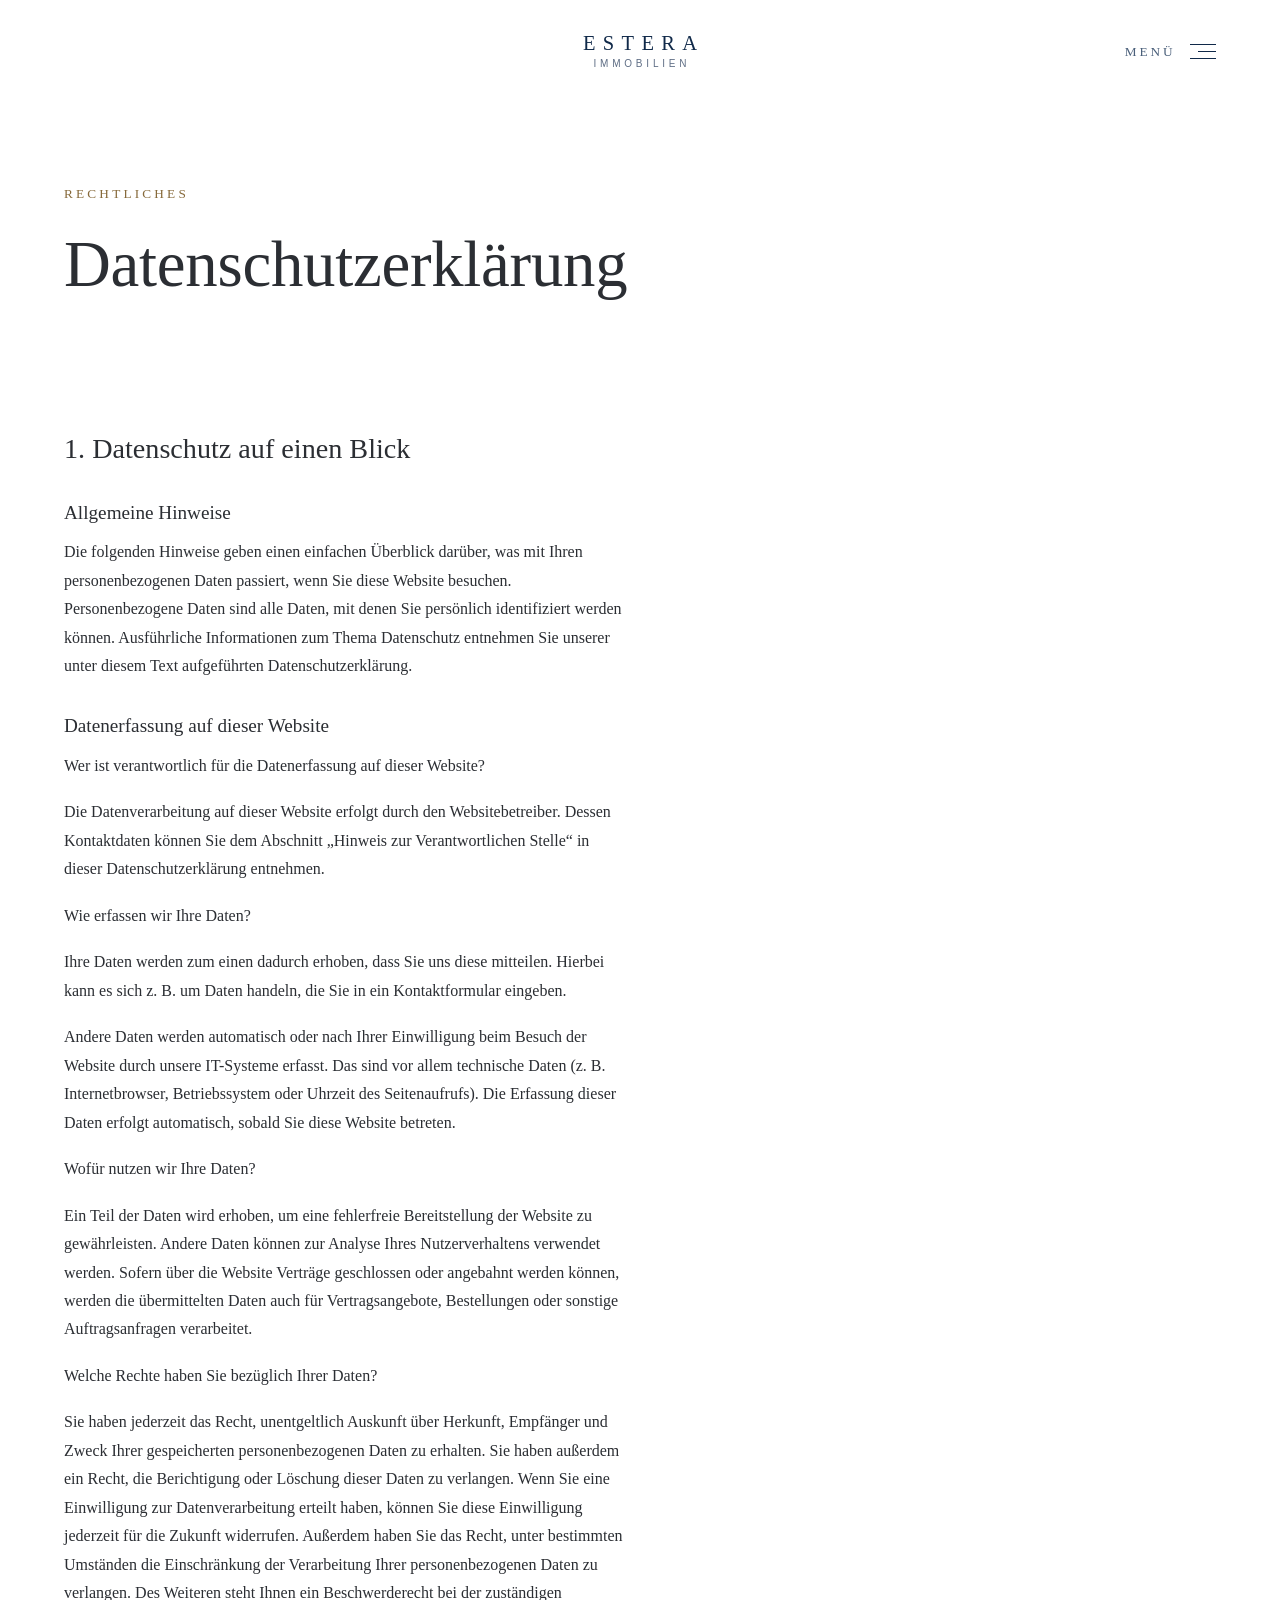
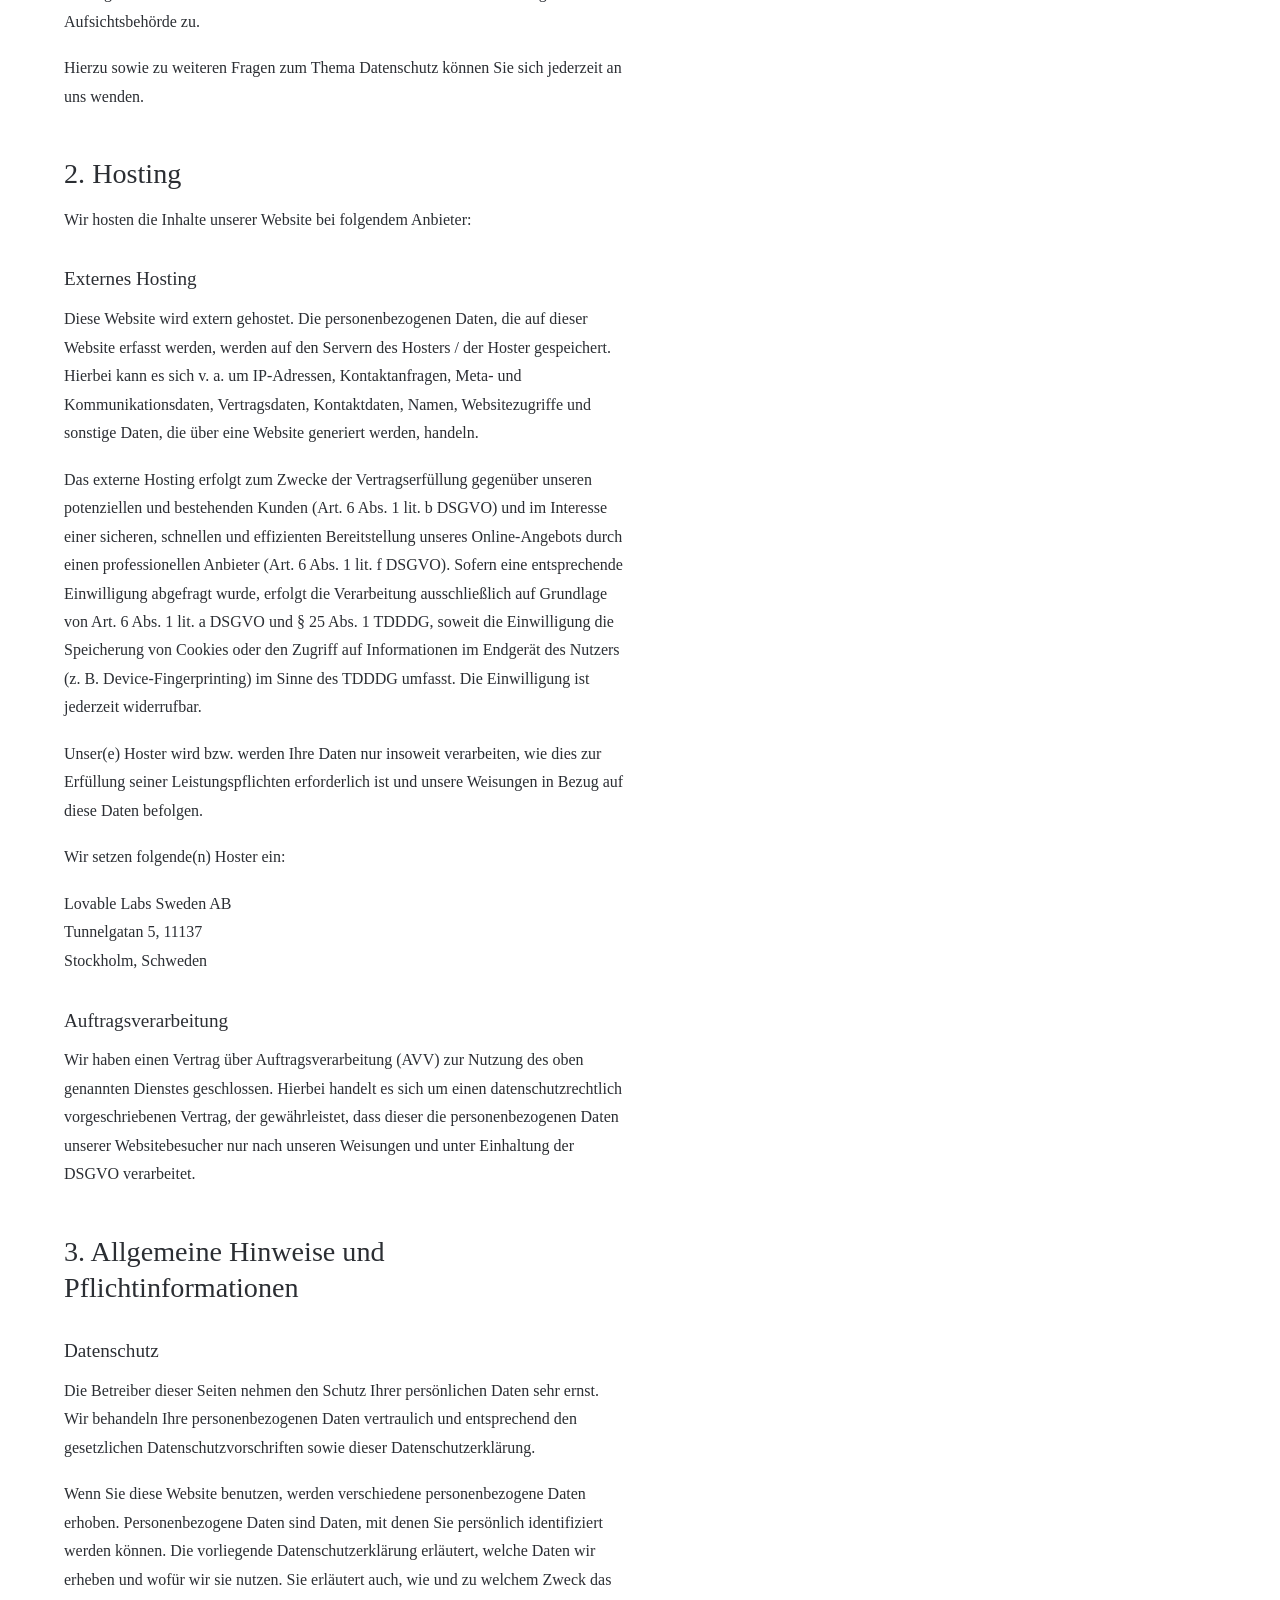
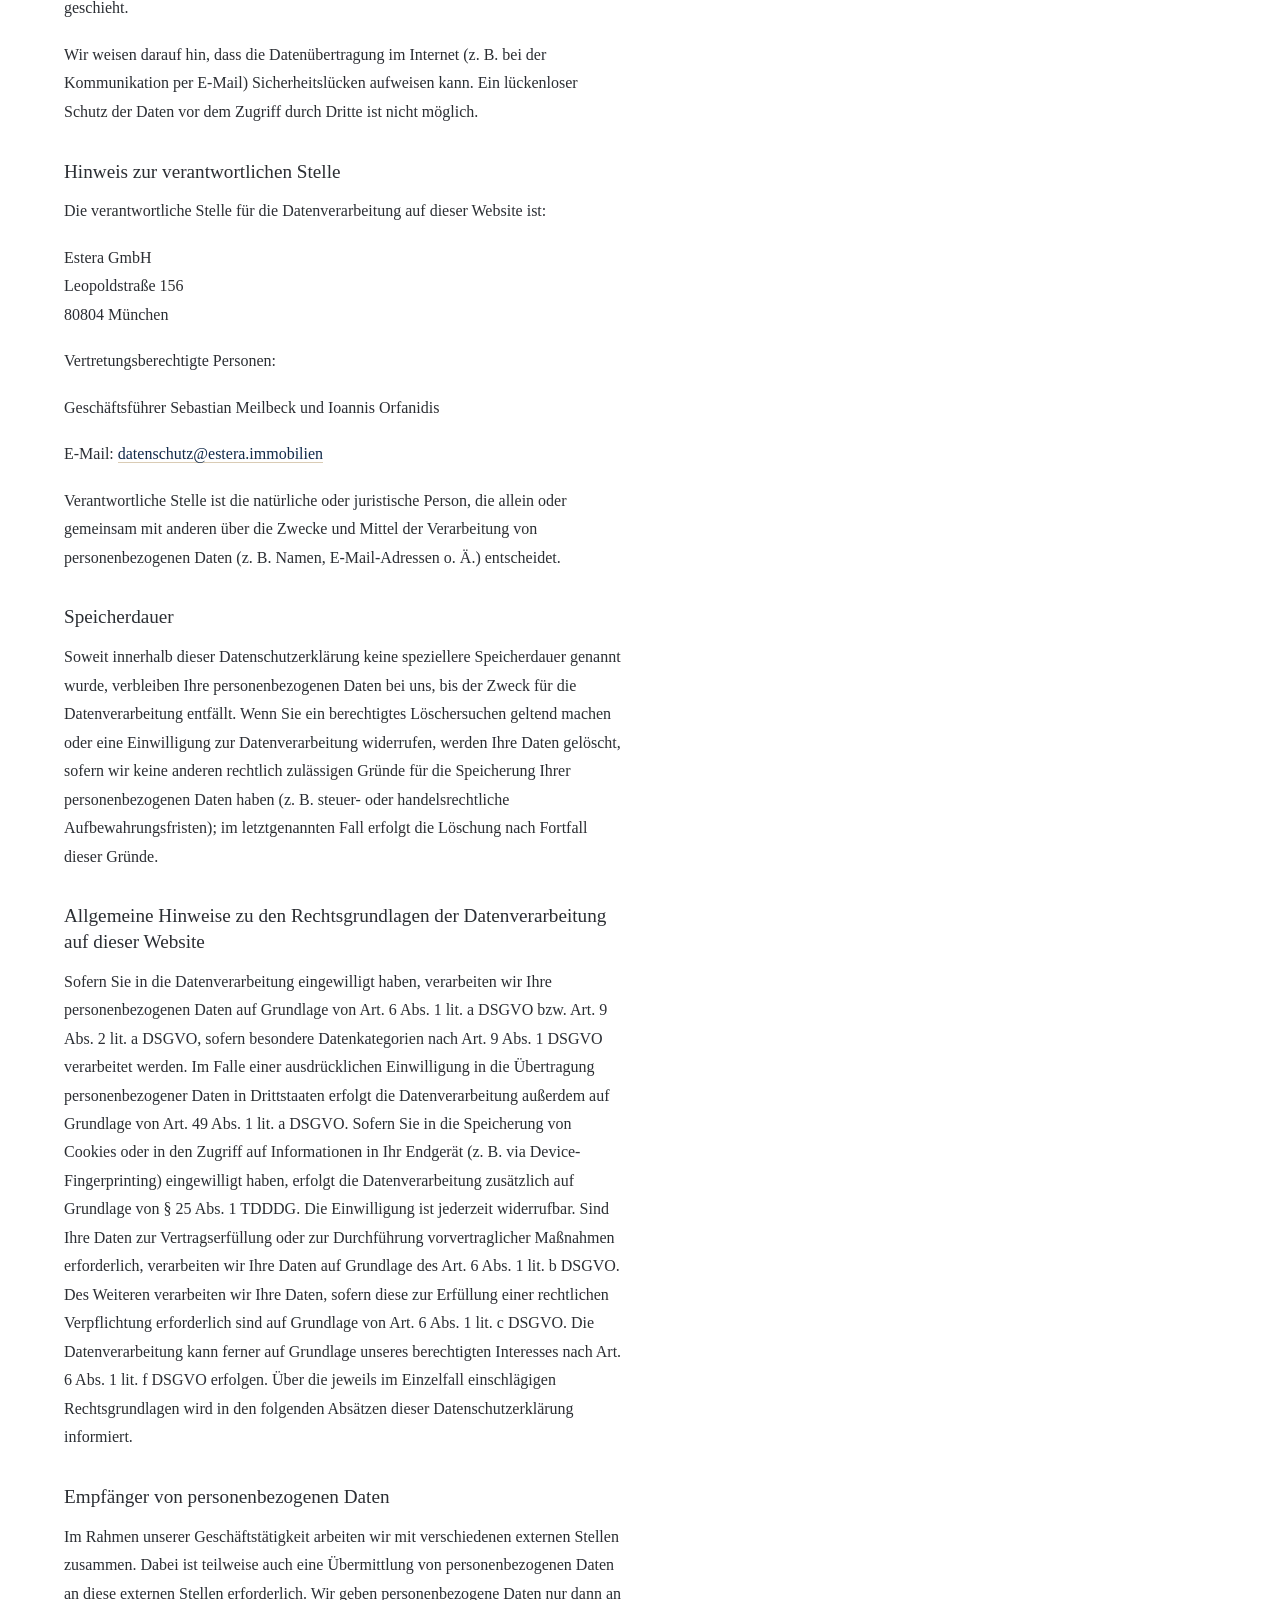
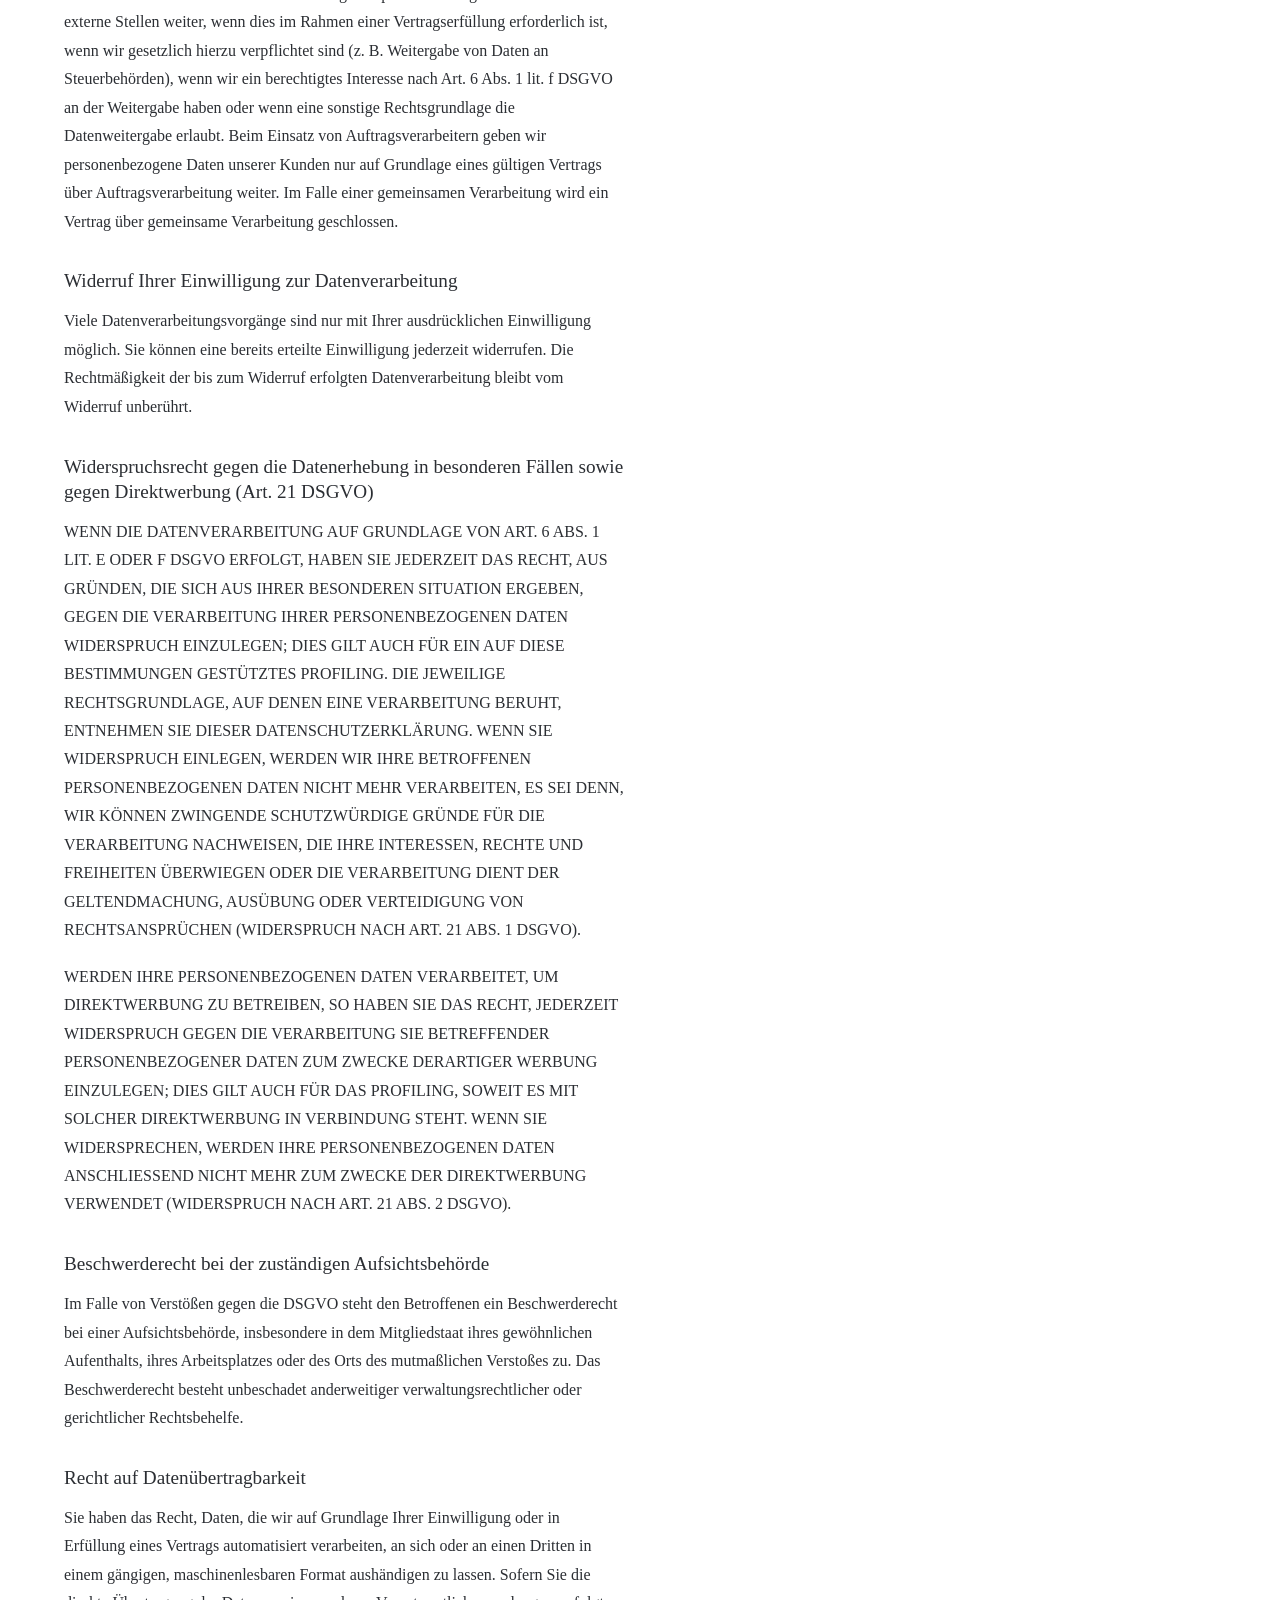
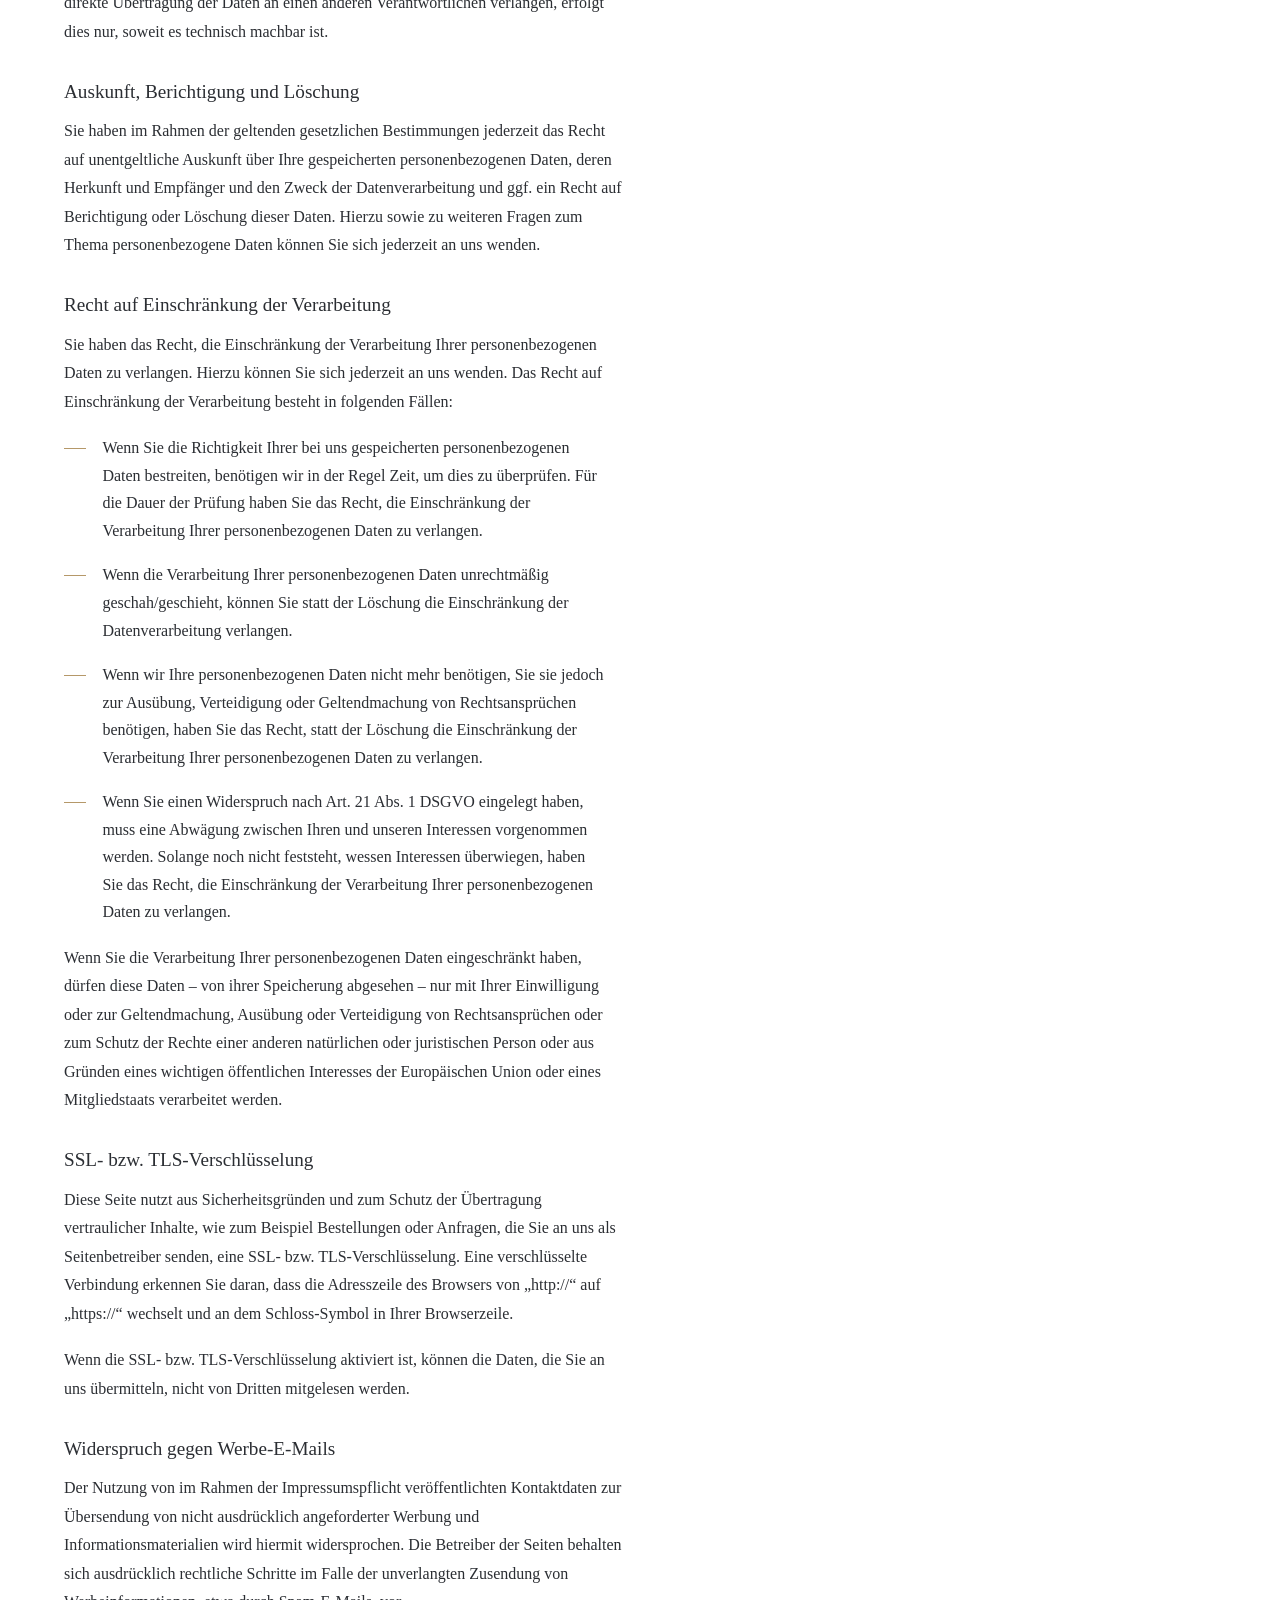
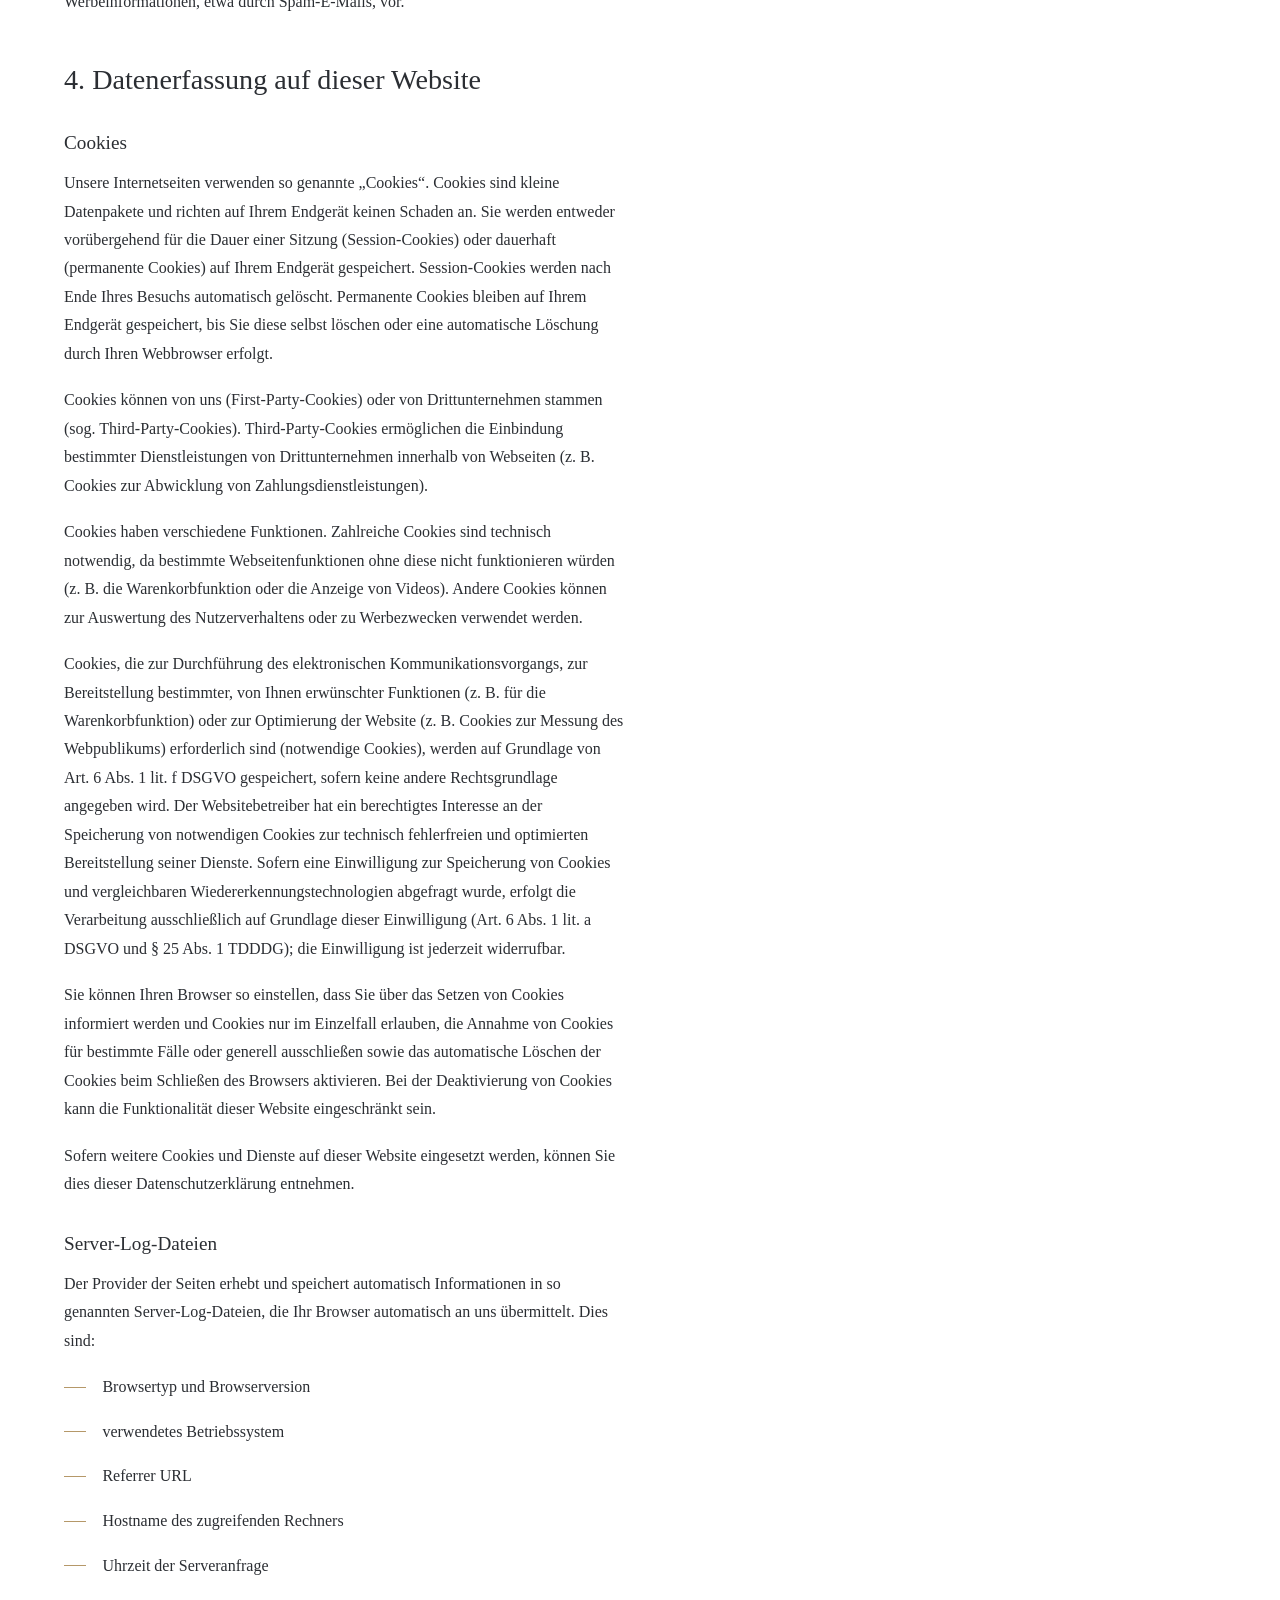
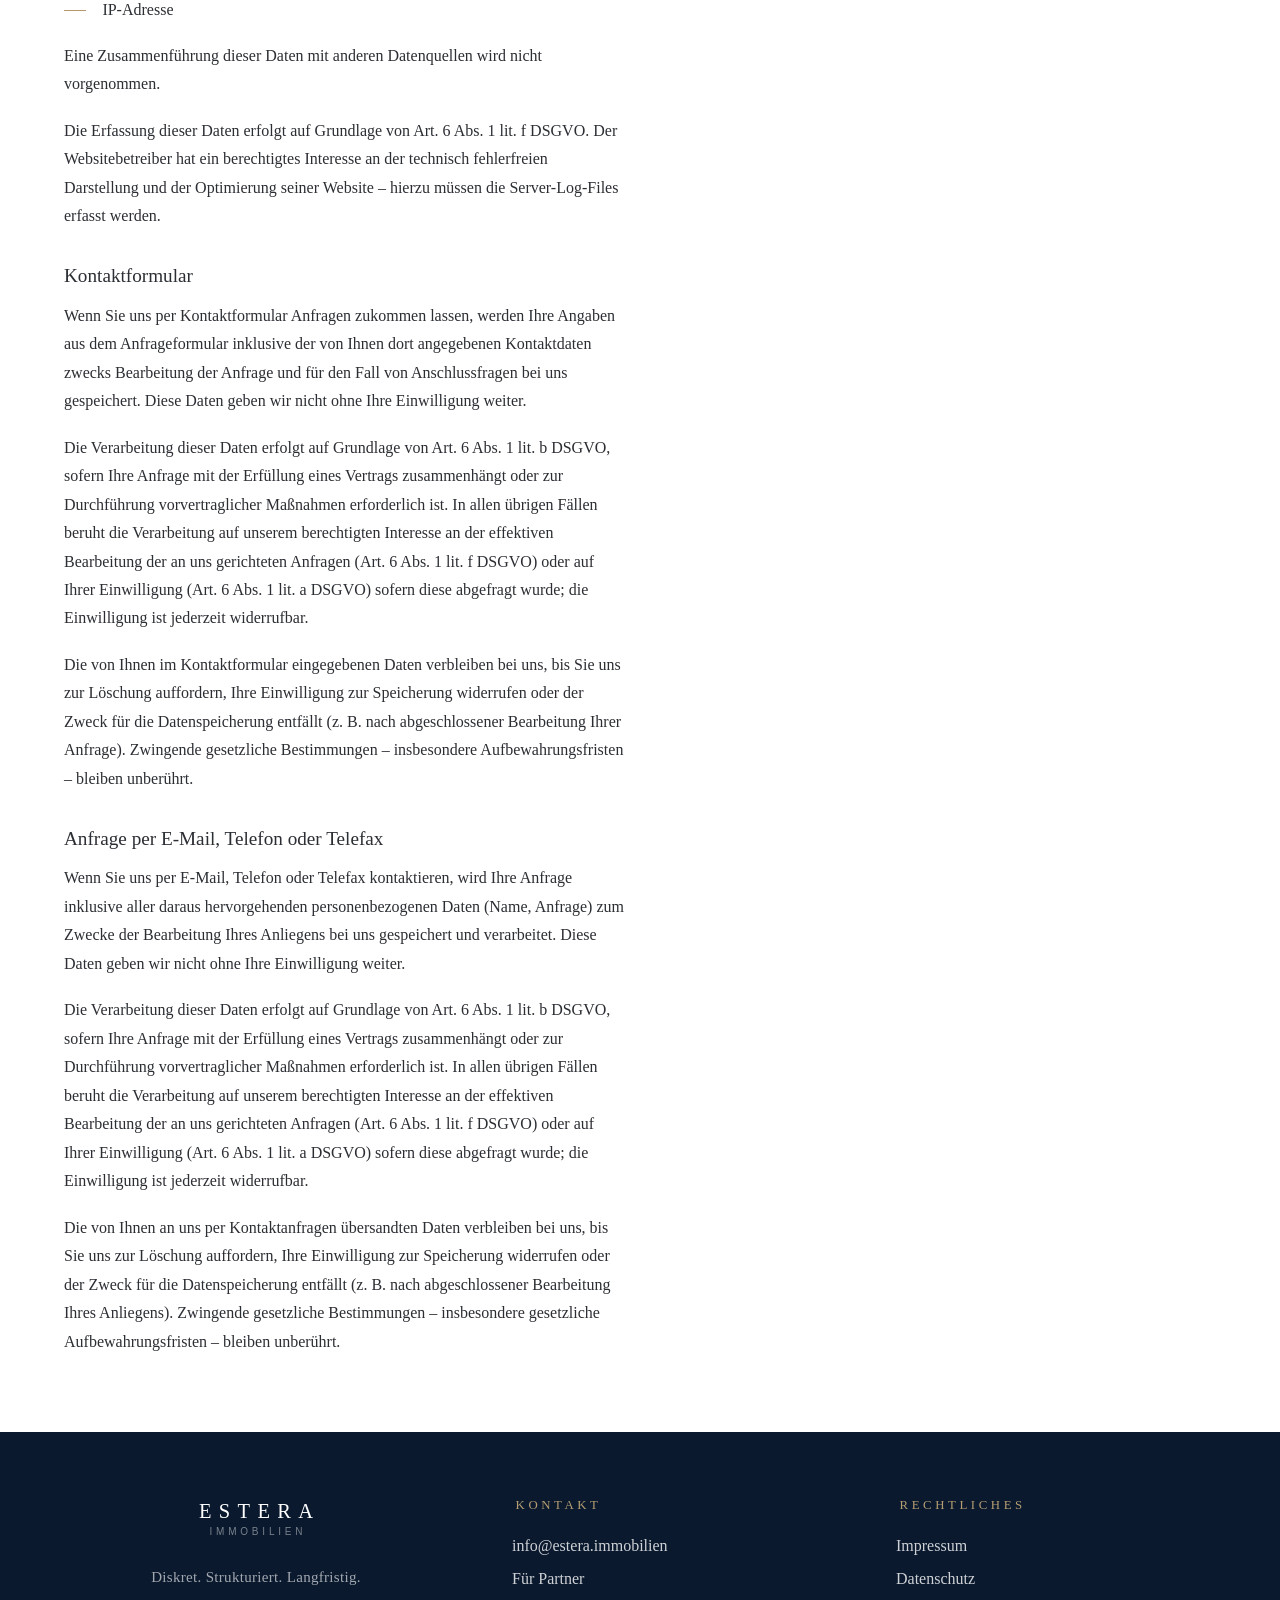
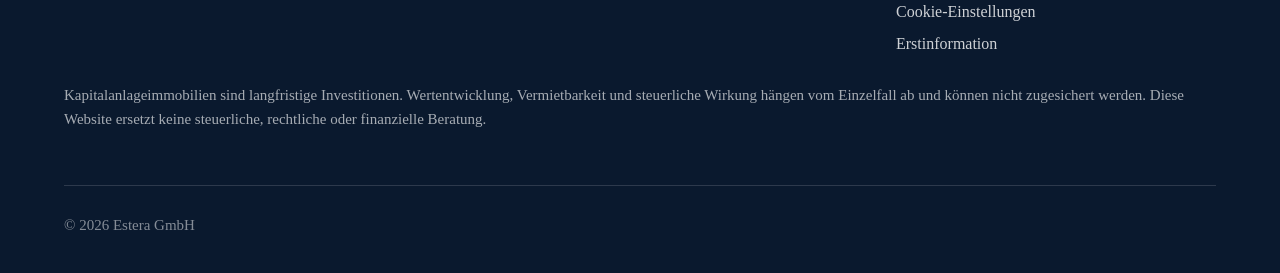
==== datenschutz.html @ d1568862 "Rechtsseiten, Schimmer auf den Sandknoepfen, Rollenkaesten in Creme Impressum, Datenschutz und Cooki" ====
<!DOCTYPE html>
<html lang="de">
<head>
<meta charset="utf-8">
<meta name="viewport" content="width=device-width, initial-scale=1">
<title>Datenschutzerklärung — Estera Immobilien</title>
<meta name="description" content="Datenschutzerklärung der Estera GmbH: welche Daten diese Website erfasst, wozu, auf welcher Rechtsgrundlage und welche Rechte Sie dabei haben.">
<meta name="robots" content="noindex, nofollow">

<link rel="preload" href="assets/fonts/CormorantGaramond-300-latin.woff2" as="font" type="font/woff2" crossorigin>
<link rel="preload" href="assets/fonts/Jost-400-latin.woff2" as="font" type="font/woff2" crossorigin>

<!-- Dieselbe Reihenfolge wie auf impressum.html — Begruendung steht dort. -->
<link rel="stylesheet" href="assets/css/fonts.css?v=b24a">
<link rel="stylesheet" href="assets/css/base.css?v=b24a">
<link rel="stylesheet" href="assets/css/schluss.css?v=b24a">
<link rel="stylesheet" href="assets/css/seiten.css?v=b24a">
<link rel="stylesheet" href="assets/css/recht.css?v=b24a">
</head>
<body>

<!-- KOPF — Zeichen fuer Zeichen aus ueber-estera.html uebernommen, wie auf
     impressum.html. -->
<header class="site-header" data-header>

  <nav class="kopfnav kopfnav--links" aria-label="Abschnitte dieser Seite">
    <ul>
      <li><a href="variante-a.html#warum-immobilien">Warum Immobilien</a></li>
      <li><a href="variante-a.html#leistungen">Warum Estera</a></li>
    </ul>
  </nav>

  <a class="wordmark" href="./variante-a.html" aria-label="Estera — Startseite">
    <span class="wordmark__name">ESTERA</span>
    <span class="wordmark__sub">Immobilien</span>
  </a>

  <nav class="kopfnav kopfnav--rechts" aria-label="Seiten">
    <ul>
      <li><a href="variante-a.html#ablauf">Ablauf</a></li>
      <li><a href="karriere.html">Karriere</a></li>
      <li class="kopfnav__cta"><a href="kontakt.html">Kontakt</a></li>
    </ul>
  </nav>

  <button class="burger" type="button" data-menu-open aria-expanded="false" aria-controls="hauptmenue">
    <span class="burger__label">Menü</span>
    <span class="burger__lines" aria-hidden="true"><span></span><span></span><span></span></span>
  </button>
</header>

<main class="sp">

<section class="sp-hero">
  <div class="sp-hero__inner">
    <p class="sp-hero__kicker kicker">Rechtliches</p>
    <h1 class="sp-hero__h1 display">Datenschutzerklärung</h1>
    <span class="rule-gold" aria-hidden="true"></span>
  </div>
</section>

<!-- =====================================================================
     DER TEXT IST NICHT VON UNS.
     Wortlaut Zeichen fuer Zeichen von der Live-Seite estera.immobilien
     uebernommen, abgezogen am 04.09.2026 — dieselbe Anweisung wie bei
     impressum.html, dort steht die Begruendung ausfuehrlich.

     DIE ANKER: der Abschnitt „Cookies" traegt id="cookies". Das ist das
     einzige Sprungziel dieser Seite — cookies.html verweist genau hierher,
     und die eigene Fusszeile jeder Seite verlinkt ebenfalls hierher (ohne
     Anker, auf die ganze Seite).
     ===================================================================== -->
<section class="sp-band">
  <div class="sp-band__inner">
    <div class="recht">

      <h2>1. Datenschutz auf einen Blick</h2>

      <h3>Allgemeine Hinweise</h3>
      <p>Die folgenden Hinweise geben einen einfachen Überblick darüber, was mit Ihren personenbezogenen Daten passiert, wenn Sie diese Website besuchen. Personenbezogene Daten sind alle Daten, mit denen Sie persönlich identifiziert werden können. Ausführliche Informationen zum Thema Datenschutz entnehmen Sie unserer unter diesem Text aufgeführten Datenschutzerklärung.</p>

      <h3>Datenerfassung auf dieser Website</h3>
      <p>Wer ist verantwortlich für die Datenerfassung auf dieser Website?</p>
      <p>Die Datenverarbeitung auf dieser Website erfolgt durch den Websitebetreiber. Dessen Kontaktdaten können Sie dem Abschnitt „Hinweis zur Verantwortlichen Stelle“ in dieser Datenschutzerklärung entnehmen.</p>
      <p>Wie erfassen wir Ihre Daten?</p>
      <p>Ihre Daten werden zum einen dadurch erhoben, dass Sie uns diese mitteilen. Hierbei kann es sich z. B. um Daten handeln, die Sie in ein Kontaktformular eingeben.</p>
      <p>Andere Daten werden automatisch oder nach Ihrer Einwilligung beim Besuch der Website durch unsere IT-Systeme erfasst. Das sind vor allem technische Daten (z. B. Internetbrowser, Betriebssystem oder Uhrzeit des Seitenaufrufs). Die Erfassung dieser Daten erfolgt automatisch, sobald Sie diese Website betreten.</p>
      <p>Wofür nutzen wir Ihre Daten?</p>
      <p>Ein Teil der Daten wird erhoben, um eine fehlerfreie Bereitstellung der Website zu gewährleisten. Andere Daten können zur Analyse Ihres Nutzerverhaltens verwendet werden. Sofern über die Website Verträge geschlossen oder angebahnt werden können, werden die übermittelten Daten auch für Vertragsangebote, Bestellungen oder sonstige Auftragsanfragen verarbeitet.</p>
      <p>Welche Rechte haben Sie bezüglich Ihrer Daten?</p>
      <p>Sie haben jederzeit das Recht, unentgeltlich Auskunft über Herkunft, Empfänger und Zweck Ihrer gespeicherten personenbezogenen Daten zu erhalten. Sie haben außerdem ein Recht, die Berichtigung oder Löschung dieser Daten zu verlangen. Wenn Sie eine Einwilligung zur Datenverarbeitung erteilt haben, können Sie diese Einwilligung jederzeit für die Zukunft widerrufen. Außerdem haben Sie das Recht, unter bestimmten Umständen die Einschränkung der Verarbeitung Ihrer personenbezogenen Daten zu verlangen. Des Weiteren steht Ihnen ein Beschwerderecht bei der zuständigen Aufsichtsbehörde zu.</p>
      <p>Hierzu sowie zu weiteren Fragen zum Thema Datenschutz können Sie sich jederzeit an uns wenden.</p>

      <h2>2. Hosting</h2>
      <p>Wir hosten die Inhalte unserer Website bei folgendem Anbieter:</p>

      <h3>Externes Hosting</h3>
      <p>Diese Website wird extern gehostet. Die personenbezogenen Daten, die auf dieser Website erfasst werden, werden auf den Servern des Hosters / der Hoster gespeichert. Hierbei kann es sich v. a. um IP-Adressen, Kontaktanfragen, Meta- und Kommunikationsdaten, Vertragsdaten, Kontaktdaten, Namen, Websitezugriffe und sonstige Daten, die über eine Website generiert werden, handeln.</p>
      <p>Das externe Hosting erfolgt zum Zwecke der Vertragserfüllung gegenüber unseren potenziellen und bestehenden Kunden (Art. 6 Abs. 1 lit. b DSGVO) und im Interesse einer sicheren, schnellen und effizienten Bereitstellung unseres Online-Angebots durch einen professionellen Anbieter (Art. 6 Abs. 1 lit. f DSGVO). Sofern eine entsprechende Einwilligung abgefragt wurde, erfolgt die Verarbeitung ausschließlich auf Grundlage von Art. 6 Abs. 1 lit. a DSGVO und § 25 Abs. 1 TDDDG, soweit die Einwilligung die Speicherung von Cookies oder den Zugriff auf Informationen im Endgerät des Nutzers (z. B. Device-Fingerprinting) im Sinne des TDDDG umfasst. Die Einwilligung ist jederzeit widerrufbar.</p>
      <p>Unser(e) Hoster wird bzw. werden Ihre Daten nur insoweit verarbeiten, wie dies zur Erfüllung seiner Leistungspflichten erforderlich ist und unsere Weisungen in Bezug auf diese Daten befolgen.</p>
      <p>Wir setzen folgende(n) Hoster ein:</p>
      <address>Lovable Labs Sweden AB<br>Tunnelgatan 5, 11137<br>Stockholm, Schweden</address>

      <h3>Auftragsverarbeitung</h3>
      <p>Wir haben einen Vertrag über Auftragsverarbeitung (AVV) zur Nutzung des oben genannten Dienstes geschlossen. Hierbei handelt es sich um einen datenschutzrechtlich vorgeschriebenen Vertrag, der gewährleistet, dass dieser die personenbezogenen Daten unserer Websitebesucher nur nach unseren Weisungen und unter Einhaltung der DSGVO verarbeitet.</p>

      <h2>3. Allgemeine Hinweise und Pflichtinformationen</h2>

      <h3>Datenschutz</h3>
      <p>Die Betreiber dieser Seiten nehmen den Schutz Ihrer persönlichen Daten sehr ernst. Wir behandeln Ihre personenbezogenen Daten vertraulich und entsprechend den gesetzlichen Datenschutzvorschriften sowie dieser Datenschutzerklärung.</p>
      <p>Wenn Sie diese Website benutzen, werden verschiedene personenbezogene Daten erhoben. Personenbezogene Daten sind Daten, mit denen Sie persönlich identifiziert werden können. Die vorliegende Datenschutzerklärung erläutert, welche Daten wir erheben und wofür wir sie nutzen. Sie erläutert auch, wie und zu welchem Zweck das geschieht.</p>
      <p>Wir weisen darauf hin, dass die Datenübertragung im Internet (z. B. bei der Kommunikation per E-Mail) Sicherheitslücken aufweisen kann. Ein lückenloser Schutz der Daten vor dem Zugriff durch Dritte ist nicht möglich.</p>

      <h3>Hinweis zur verantwortlichen Stelle</h3>
      <p>Die verantwortliche Stelle für die Datenverarbeitung auf dieser Website ist:</p>
      <address>Estera GmbH<br>Leopoldstraße 156<br>80804 München</address>
      <p>Vertretungsberechtigte Personen:</p>
      <p>Geschäftsführer Sebastian Meilbeck und Ioannis Orfanidis</p>
      <p>E-Mail: <a href="mailto:datenschutz@estera.immobilien">datenschutz@estera.immobilien</a></p>
      <p>Verantwortliche Stelle ist die natürliche oder juristische Person, die allein oder gemeinsam mit anderen über die Zwecke und Mittel der Verarbeitung von personenbezogenen Daten (z. B. Namen, E-Mail-Adressen o. Ä.) entscheidet.</p>

      <h3>Speicherdauer</h3>
      <p>Soweit innerhalb dieser Datenschutzerklärung keine speziellere Speicherdauer genannt wurde, verbleiben Ihre personenbezogenen Daten bei uns, bis der Zweck für die Datenverarbeitung entfällt. Wenn Sie ein berechtigtes Löschersuchen geltend machen oder eine Einwilligung zur Datenverarbeitung widerrufen, werden Ihre Daten gelöscht, sofern wir keine anderen rechtlich zulässigen Gründe für die Speicherung Ihrer personenbezogenen Daten haben (z. B. steuer- oder handelsrechtliche Aufbewahrungsfristen); im letztgenannten Fall erfolgt die Löschung nach Fortfall dieser Gründe.</p>

      <h3>Allgemeine Hinweise zu den Rechtsgrundlagen der Datenverarbeitung auf dieser Website</h3>
      <p>Sofern Sie in die Datenverarbeitung eingewilligt haben, verarbeiten wir Ihre personenbezogenen Daten auf Grundlage von Art. 6 Abs. 1 lit. a DSGVO bzw. Art. 9 Abs. 2 lit. a DSGVO, sofern besondere Datenkategorien nach Art. 9 Abs. 1 DSGVO verarbeitet werden. Im Falle einer ausdrücklichen Einwilligung in die Übertragung personenbezogener Daten in Drittstaaten erfolgt die Datenverarbeitung außerdem auf Grundlage von Art. 49 Abs. 1 lit. a DSGVO. Sofern Sie in die Speicherung von Cookies oder in den Zugriff auf Informationen in Ihr Endgerät (z. B. via Device-Fingerprinting) eingewilligt haben, erfolgt die Datenverarbeitung zusätzlich auf Grundlage von § 25 Abs. 1 TDDDG. Die Einwilligung ist jederzeit widerrufbar. Sind Ihre Daten zur Vertragserfüllung oder zur Durchführung vorvertraglicher Maßnahmen erforderlich, verarbeiten wir Ihre Daten auf Grundlage des Art. 6 Abs. 1 lit. b DSGVO. Des Weiteren verarbeiten wir Ihre Daten, sofern diese zur Erfüllung einer rechtlichen Verpflichtung erforderlich sind auf Grundlage von Art. 6 Abs. 1 lit. c DSGVO. Die Datenverarbeitung kann ferner auf Grundlage unseres berechtigten Interesses nach Art. 6 Abs. 1 lit. f DSGVO erfolgen. Über die jeweils im Einzelfall einschlägigen Rechtsgrundlagen wird in den folgenden Absätzen dieser Datenschutzerklärung informiert.</p>

      <h3>Empfänger von personenbezogenen Daten</h3>
      <p>Im Rahmen unserer Geschäftstätigkeit arbeiten wir mit verschiedenen externen Stellen zusammen. Dabei ist teilweise auch eine Übermittlung von personenbezogenen Daten an diese externen Stellen erforderlich. Wir geben personenbezogene Daten nur dann an externe Stellen weiter, wenn dies im Rahmen einer Vertragserfüllung erforderlich ist, wenn wir gesetzlich hierzu verpflichtet sind (z. B. Weitergabe von Daten an Steuerbehörden), wenn wir ein berechtigtes Interesse nach Art. 6 Abs. 1 lit. f DSGVO an der Weitergabe haben oder wenn eine sonstige Rechtsgrundlage die Datenweitergabe erlaubt. Beim Einsatz von Auftragsverarbeitern geben wir personenbezogene Daten unserer Kunden nur auf Grundlage eines gültigen Vertrags über Auftragsverarbeitung weiter. Im Falle einer gemeinsamen Verarbeitung wird ein Vertrag über gemeinsame Verarbeitung geschlossen.</p>

      <h3>Widerruf Ihrer Einwilligung zur Datenverarbeitung</h3>
      <p>Viele Datenverarbeitungsvorgänge sind nur mit Ihrer ausdrücklichen Einwilligung möglich. Sie können eine bereits erteilte Einwilligung jederzeit widerrufen. Die Rechtmäßigkeit der bis zum Widerruf erfolgten Datenverarbeitung bleibt vom Widerruf unberührt.</p>

      <h3>Widerspruchsrecht gegen die Datenerhebung in besonderen Fällen sowie gegen Direktwerbung (Art. 21 DSGVO)</h3>
      <p>WENN DIE DATENVERARBEITUNG AUF GRUNDLAGE VON ART. 6 ABS. 1 LIT. E ODER F DSGVO ERFOLGT, HABEN SIE JEDERZEIT DAS RECHT, AUS GRÜNDEN, DIE SICH AUS IHRER BESONDEREN SITUATION ERGEBEN, GEGEN DIE VERARBEITUNG IHRER PERSONENBEZOGENEN DATEN WIDERSPRUCH EINZULEGEN; DIES GILT AUCH FÜR EIN AUF DIESE BESTIMMUNGEN GESTÜTZTES PROFILING. DIE JEWEILIGE RECHTSGRUNDLAGE, AUF DENEN EINE VERARBEITUNG BERUHT, ENTNEHMEN SIE DIESER DATENSCHUTZERKLÄRUNG. WENN SIE WIDERSPRUCH EINLEGEN, WERDEN WIR IHRE BETROFFENEN PERSONENBEZOGENEN DATEN NICHT MEHR VERARBEITEN, ES SEI DENN, WIR KÖNNEN ZWINGENDE SCHUTZWÜRDIGE GRÜNDE FÜR DIE VERARBEITUNG NACHWEISEN, DIE IHRE INTERESSEN, RECHTE UND FREIHEITEN ÜBERWIEGEN ODER DIE VERARBEITUNG DIENT DER GELTENDMACHUNG, AUSÜBUNG ODER VERTEIDIGUNG VON RECHTSANSPRÜCHEN (WIDERSPRUCH NACH ART. 21 ABS. 1 DSGVO).</p>
      <p>WERDEN IHRE PERSONENBEZOGENEN DATEN VERARBEITET, UM DIREKTWERBUNG ZU BETREIBEN, SO HABEN SIE DAS RECHT, JEDERZEIT WIDERSPRUCH GEGEN DIE VERARBEITUNG SIE BETREFFENDER PERSONENBEZOGENER DATEN ZUM ZWECKE DERARTIGER WERBUNG EINZULEGEN; DIES GILT AUCH FÜR DAS PROFILING, SOWEIT ES MIT SOLCHER DIREKTWERBUNG IN VERBINDUNG STEHT. WENN SIE WIDERSPRECHEN, WERDEN IHRE PERSONENBEZOGENEN DATEN ANSCHLIESSEND NICHT MEHR ZUM ZWECKE DER DIREKTWERBUNG VERWENDET (WIDERSPRUCH NACH ART. 21 ABS. 2 DSGVO).</p>

      <h3>Beschwerderecht bei der zuständigen Aufsichtsbehörde</h3>
      <p>Im Falle von Verstößen gegen die DSGVO steht den Betroffenen ein Beschwerderecht bei einer Aufsichtsbehörde, insbesondere in dem Mitgliedstaat ihres gewöhnlichen Aufenthalts, ihres Arbeitsplatzes oder des Orts des mutmaßlichen Verstoßes zu. Das Beschwerderecht besteht unbeschadet anderweitiger verwaltungsrechtlicher oder gerichtlicher Rechtsbehelfe.</p>

      <h3>Recht auf Datenübertragbarkeit</h3>
      <p>Sie haben das Recht, Daten, die wir auf Grundlage Ihrer Einwilligung oder in Erfüllung eines Vertrags automatisiert verarbeiten, an sich oder an einen Dritten in einem gängigen, maschinenlesbaren Format aushändigen zu lassen. Sofern Sie die direkte Übertragung der Daten an einen anderen Verantwortlichen verlangen, erfolgt dies nur, soweit es technisch machbar ist.</p>

      <h3>Auskunft, Berichtigung und Löschung</h3>
      <p>Sie haben im Rahmen der geltenden gesetzlichen Bestimmungen jederzeit das Recht auf unentgeltliche Auskunft über Ihre gespeicherten personenbezogenen Daten, deren Herkunft und Empfänger und den Zweck der Datenverarbeitung und ggf. ein Recht auf Berichtigung oder Löschung dieser Daten. Hierzu sowie zu weiteren Fragen zum Thema personenbezogene Daten können Sie sich jederzeit an uns wenden.</p>

      <h3>Recht auf Einschränkung der Verarbeitung</h3>
      <p>Sie haben das Recht, die Einschränkung der Verarbeitung Ihrer personenbezogenen Daten zu verlangen. Hierzu können Sie sich jederzeit an uns wenden. Das Recht auf Einschränkung der Verarbeitung besteht in folgenden Fällen:</p>
      <ul class="sp-punkte">
        <li>Wenn Sie die Richtigkeit Ihrer bei uns gespeicherten personenbezogenen Daten bestreiten, benötigen wir in der Regel Zeit, um dies zu überprüfen. Für die Dauer der Prüfung haben Sie das Recht, die Einschränkung der Verarbeitung Ihrer personenbezogenen Daten zu verlangen.</li>
        <li>Wenn die Verarbeitung Ihrer personenbezogenen Daten unrechtmäßig geschah/geschieht, können Sie statt der Löschung die Einschränkung der Datenverarbeitung verlangen.</li>
        <li>Wenn wir Ihre personenbezogenen Daten nicht mehr benötigen, Sie sie jedoch zur Ausübung, Verteidigung oder Geltendmachung von Rechtsansprüchen benötigen, haben Sie das Recht, statt der Löschung die Einschränkung der Verarbeitung Ihrer personenbezogenen Daten zu verlangen.</li>
        <li>Wenn Sie einen Widerspruch nach Art. 21 Abs. 1 DSGVO eingelegt haben, muss eine Abwägung zwischen Ihren und unseren Interessen vorgenommen werden. Solange noch nicht feststeht, wessen Interessen überwiegen, haben Sie das Recht, die Einschränkung der Verarbeitung Ihrer personenbezogenen Daten zu verlangen.</li>
      </ul>
      <p>Wenn Sie die Verarbeitung Ihrer personenbezogenen Daten eingeschränkt haben, dürfen diese Daten – von ihrer Speicherung abgesehen – nur mit Ihrer Einwilligung oder zur Geltendmachung, Ausübung oder Verteidigung von Rechtsansprüchen oder zum Schutz der Rechte einer anderen natürlichen oder juristischen Person oder aus Gründen eines wichtigen öffentlichen Interesses der Europäischen Union oder eines Mitgliedstaats verarbeitet werden.</p>

      <h3>SSL- bzw. TLS-Verschlüsselung</h3>
      <p>Diese Seite nutzt aus Sicherheitsgründen und zum Schutz der Übertragung vertraulicher Inhalte, wie zum Beispiel Bestellungen oder Anfragen, die Sie an uns als Seitenbetreiber senden, eine SSL- bzw. TLS-Verschlüsselung. Eine verschlüsselte Verbindung erkennen Sie daran, dass die Adresszeile des Browsers von „http://“ auf „https://“ wechselt und an dem Schloss-Symbol in Ihrer Browserzeile.</p>
      <p>Wenn die SSL- bzw. TLS-Verschlüsselung aktiviert ist, können die Daten, die Sie an uns übermitteln, nicht von Dritten mitgelesen werden.</p>

      <h3>Widerspruch gegen Werbe-E-Mails</h3>
      <p>Der Nutzung von im Rahmen der Impressumspflicht veröffentlichten Kontaktdaten zur Übersendung von nicht ausdrücklich angeforderter Werbung und Informationsmaterialien wird hiermit widersprochen. Die Betreiber der Seiten behalten sich ausdrücklich rechtliche Schritte im Falle der unverlangten Zusendung von Werbeinformationen, etwa durch Spam-E-Mails, vor.</p>

      <h2>4. Datenerfassung auf dieser Website</h2>

      <h3 id="cookies">Cookies</h3>
      <p>Unsere Internetseiten verwenden so genannte „Cookies“. Cookies sind kleine Datenpakete und richten auf Ihrem Endgerät keinen Schaden an. Sie werden entweder vorübergehend für die Dauer einer Sitzung (Session-Cookies) oder dauerhaft (permanente Cookies) auf Ihrem Endgerät gespeichert. Session-Cookies werden nach Ende Ihres Besuchs automatisch gelöscht. Permanente Cookies bleiben auf Ihrem Endgerät gespeichert, bis Sie diese selbst löschen oder eine automatische Löschung durch Ihren Webbrowser erfolgt.</p>
      <p>Cookies können von uns (First-Party-Cookies) oder von Drittunternehmen stammen (sog. Third-Party-Cookies). Third-Party-Cookies ermöglichen die Einbindung bestimmter Dienstleistungen von Drittunternehmen innerhalb von Webseiten (z. B. Cookies zur Abwicklung von Zahlungsdienstleistungen).</p>
      <p>Cookies haben verschiedene Funktionen. Zahlreiche Cookies sind technisch notwendig, da bestimmte Webseitenfunktionen ohne diese nicht funktionieren würden (z. B. die Warenkorbfunktion oder die Anzeige von Videos). Andere Cookies können zur Auswertung des Nutzerverhaltens oder zu Werbezwecken verwendet werden.</p>
      <p>Cookies, die zur Durchführung des elektronischen Kommunikationsvorgangs, zur Bereitstellung bestimmter, von Ihnen erwünschter Funktionen (z. B. für die Warenkorbfunktion) oder zur Optimierung der Website (z. B. Cookies zur Messung des Webpublikums) erforderlich sind (notwendige Cookies), werden auf Grundlage von Art. 6 Abs. 1 lit. f DSGVO gespeichert, sofern keine andere Rechtsgrundlage angegeben wird. Der Websitebetreiber hat ein berechtigtes Interesse an der Speicherung von notwendigen Cookies zur technisch fehlerfreien und optimierten Bereitstellung seiner Dienste. Sofern eine Einwilligung zur Speicherung von Cookies und vergleichbaren Wiedererkennungstechnologien abgefragt wurde, erfolgt die Verarbeitung ausschließlich auf Grundlage dieser Einwilligung (Art. 6 Abs. 1 lit. a DSGVO und § 25 Abs. 1 TDDDG); die Einwilligung ist jederzeit widerrufbar.</p>
      <p>Sie können Ihren Browser so einstellen, dass Sie über das Setzen von Cookies informiert werden und Cookies nur im Einzelfall erlauben, die Annahme von Cookies für bestimmte Fälle oder generell ausschließen sowie das automatische Löschen der Cookies beim Schließen des Browsers aktivieren. Bei der Deaktivierung von Cookies kann die Funktionalität dieser Website eingeschränkt sein.</p>
      <p>Sofern weitere Cookies und Dienste auf dieser Website eingesetzt werden, können Sie dies dieser Datenschutzerklärung entnehmen.</p>

      <h3>Server-Log-Dateien</h3>
      <p>Der Provider der Seiten erhebt und speichert automatisch Informationen in so genannten Server-Log-Dateien, die Ihr Browser automatisch an uns übermittelt. Dies sind:</p>
      <ul class="sp-punkte">
        <li>Browsertyp und Browserversion</li>
        <li>verwendetes Betriebssystem</li>
        <li>Referrer URL</li>
        <li>Hostname des zugreifenden Rechners</li>
        <li>Uhrzeit der Serveranfrage</li>
        <li>IP-Adresse</li>
      </ul>
      <p>Eine Zusammenführung dieser Daten mit anderen Datenquellen wird nicht vorgenommen.</p>
      <p>Die Erfassung dieser Daten erfolgt auf Grundlage von Art. 6 Abs. 1 lit. f DSGVO. Der Websitebetreiber hat ein berechtigtes Interesse an der technisch fehlerfreien Darstellung und der Optimierung seiner Website – hierzu müssen die Server-Log-Files erfasst werden.</p>

      <h3>Kontaktformular</h3>
      <p>Wenn Sie uns per Kontaktformular Anfragen zukommen lassen, werden Ihre Angaben aus dem Anfrageformular inklusive der von Ihnen dort angegebenen Kontaktdaten zwecks Bearbeitung der Anfrage und für den Fall von Anschlussfragen bei uns gespeichert. Diese Daten geben wir nicht ohne Ihre Einwilligung weiter.</p>
      <p>Die Verarbeitung dieser Daten erfolgt auf Grundlage von Art. 6 Abs. 1 lit. b DSGVO, sofern Ihre Anfrage mit der Erfüllung eines Vertrags zusammenhängt oder zur Durchführung vorvertraglicher Maßnahmen erforderlich ist. In allen übrigen Fällen beruht die Verarbeitung auf unserem berechtigten Interesse an der effektiven Bearbeitung der an uns gerichteten Anfragen (Art. 6 Abs. 1 lit. f DSGVO) oder auf Ihrer Einwilligung (Art. 6 Abs. 1 lit. a DSGVO) sofern diese abgefragt wurde; die Einwilligung ist jederzeit widerrufbar.</p>
      <p>Die von Ihnen im Kontaktformular eingegebenen Daten verbleiben bei uns, bis Sie uns zur Löschung auffordern, Ihre Einwilligung zur Speicherung widerrufen oder der Zweck für die Datenspeicherung entfällt (z. B. nach abgeschlossener Bearbeitung Ihrer Anfrage). Zwingende gesetzliche Bestimmungen – insbesondere Aufbewahrungsfristen – bleiben unberührt.</p>

      <h3>Anfrage per E-Mail, Telefon oder Telefax</h3>
      <p>Wenn Sie uns per E-Mail, Telefon oder Telefax kontaktieren, wird Ihre Anfrage inklusive aller daraus hervorgehenden personenbezogenen Daten (Name, Anfrage) zum Zwecke der Bearbeitung Ihres Anliegens bei uns gespeichert und verarbeitet. Diese Daten geben wir nicht ohne Ihre Einwilligung weiter.</p>
      <p>Die Verarbeitung dieser Daten erfolgt auf Grundlage von Art. 6 Abs. 1 lit. b DSGVO, sofern Ihre Anfrage mit der Erfüllung eines Vertrags zusammenhängt oder zur Durchführung vorvertraglicher Maßnahmen erforderlich ist. In allen übrigen Fällen beruht die Verarbeitung auf unserem berechtigten Interesse an der effektiven Bearbeitung der an uns gerichteten Anfragen (Art. 6 Abs. 1 lit. f DSGVO) oder auf Ihrer Einwilligung (Art. 6 Abs. 1 lit. a DSGVO) sofern diese abgefragt wurde; die Einwilligung ist jederzeit widerrufbar.</p>
      <p>Die von Ihnen an uns per Kontaktanfragen übersandten Daten verbleiben bei uns, bis Sie uns zur Löschung auffordern, Ihre Einwilligung zur Speicherung widerrufen oder der Zweck für die Datenspeicherung entfällt (z. B. nach abgeschlossener Bearbeitung Ihres Anliegens). Zwingende gesetzliche Bestimmungen – insbesondere gesetzliche Aufbewahrungsfristen – bleiben unberührt.</p>

    </div>
  </div>
</section>

</main>

<footer class="fuss" id="kontakt">
  <div class="fuss__inner">

    <div class="fuss__marke">
      <span class="wordmark">
        <span class="wordmark__name">ESTERA</span>
        <span class="wordmark__sub">Immobilien</span>
      </span>
      <p class="fuss__anker">Diskret. Strukturiert. Langfristig.</p>
    </div>

    <div>
      <p class="fuss__titel">Kontakt</p>
      <div class="fuss__liste">
        <a href="mailto:info@estera.immobilien">info@estera.immobilien</a>
        <a href="partner.html">Für Partner</a>
      </div>
    </div>

    <div>
      <p class="fuss__titel">Rechtliches</p>
      <div class="fuss__liste">
        <a href="impressum.html">Impressum</a>
        <a href="datenschutz.html" aria-current="page">Datenschutz</a>
        <a href="cookies.html">Cookie-Einstellungen</a>
        <a href="erstinformation.html">Erstinformation</a>
      </div>
    </div>

  </div>

  <p class="fuss__risiko">
    Kapitalanlageimmobilien sind langfristige Investitionen. Wertentwicklung,
    Vermietbarkeit und steuerliche Wirkung hängen vom Einzelfall ab und können
    nicht zugesichert werden. Diese Website ersetzt keine steuerliche,
    rechtliche oder finanzielle Beratung.
  </p>

  <div class="fuss__unten">
    <span>© 2026 Estera GmbH</span>
  </div>
</footer>

<nav class="menu" id="hauptmenue" data-menu data-open="false" aria-hidden="true" aria-label="Hauptmenü">

  <div class="menu__bar">
    <span class="wordmark">
      <span class="wordmark__name">ESTERA</span>
      <span class="wordmark__sub">Immobilien</span>
    </span>
    <button class="menu__close" type="button" data-menu-close>
      Schließen
      <svg viewBox="0 0 18 18" fill="none" stroke="currentColor" stroke-width="1" aria-hidden="true">
        <line x1="2" y1="2" x2="16" y2="16"></line>
        <line x1="16" y1="2" x2="2" y2="16"></line>
      </svg>
    </button>
  </div>

  <div class="menu__body">
    <p class="menu__gruppe">Auf der Startseite</p>
    <ul class="menu__nav">
      <li><a class="menu__link" href="variante-a.html#warum-immobilien"><span class="num">01</span> Warum Immobilien</a></li>
      <li><a class="menu__link" href="variante-a.html#leistungen"><span class="num">02</span> Warum Estera</a></li>
      </ul>
    <p class="menu__gruppe">Seiten</p>
    <ul class="menu__nav">
      <li><a class="menu__link" href="variante-a.html#ablauf"><span class="num">01</span> Ablauf</a></li>
      <li><a class="menu__link" href="karriere.html"><span class="num">02</span> Karriere</a></li>
      <li><a class="menu__link" href="kontakt.html"><span class="num">03</span> Kontakt</a></li>
    </ul>

    <aside class="menu__aside">
      <div>
        <p class="kicker">Nächster Schritt</p>
        <p>Im Erstgespräch klären wir erst deine Situation.
           Danach sprechen wir über Objekte.</p>
      </div>
      <a class="btn" href="kontakt.html">Erstgespräch vereinbaren</a>
      <div>
        <p class="kicker">Kontakt</p>
        <p><a href="mailto:info@estera.immobilien">info@estera.immobilien</a></p>
      </div>
    </aside>
  </div>

  <div class="menu__foot">
    <span>Diskret. Strukturiert. Langfristig.</span>
    <ul>
      <li><a href="impressum.html">Impressum</a></li>
      <li><a href="datenschutz.html" aria-current="page">Datenschutz</a></li>
      <li><a href="cookies.html">Cookie-Einstellungen</a></li>
    </ul>
  </div>
</nav>

<script src="assets/js/site.js?v=b24a"></script>
</body>
</html>
---- assets/css/fonts.css ----
/* ---------------------------------------------------------------------------
   ESTERA — Webfonts, lokal gehostet (DSGVO: kein Google-Fonts-CDN)
   Display  : Playfair Display  — Didone-Linie, kräftige Stämme bei feinen
              Haarstrichen. Deutlich fetter als eine Garamond und dadurch
              näher an der Imperia-Wirkung, ohne die Eleganz zu verlieren.
   Alternative (liegt bereit): Cormorant Garamond — zarter, zurückhaltender.
   Interface: Jost              — ruhige geometrische Grotesk
--------------------------------------------------------------------------- */

@font-face {
  font-family: 'Playfair Display';
  font-style: normal; font-weight: 500; font-display: swap;
  src: url('../fonts/PlayfairDisplay-500-latin.woff2') format('woff2');
  unicode-range: U+0000-00FF, U+0131, U+0152-0153, U+02BB-02BC, U+02C6, U+02DA, U+02DC, U+0304, U+0308, U+0329, U+2000-206F, U+20AC, U+2122, U+2191, U+2193, U+2212, U+2215, U+FEFF, U+FFFD;
}
@font-face {
  font-family: 'Playfair Display';
  font-style: normal; font-weight: 500; font-display: swap;
  src: url('../fonts/PlayfairDisplay-500-latin-ext.woff2') format('woff2');
  unicode-range: U+0100-02BA, U+02BD-02C5, U+02C7-02CC, U+02CE-02D7, U+02DD-02FF, U+0304, U+0308, U+0329, U+1D00-1DBF, U+1E00-1E9F, U+1EF2-1EFF, U+2020, U+20A0-20AB, U+20AD-20C0, U+2113, U+2C60-2C7F, U+A720-A7FF;
}
@font-face {
  font-family: 'Playfair Display';
  font-style: normal; font-weight: 600; font-display: swap;
  src: url('../fonts/PlayfairDisplay-600-latin.woff2') format('woff2');
  unicode-range: U+0000-00FF, U+0131, U+0152-0153, U+02BB-02BC, U+02C6, U+02DA, U+02DC, U+0304, U+0308, U+0329, U+2000-206F, U+20AC, U+2122, U+2191, U+2193, U+2212, U+2215, U+FEFF, U+FFFD;
}
@font-face {
  font-family: 'Playfair Display';
  font-style: normal; font-weight: 600; font-display: swap;
  src: url('../fonts/PlayfairDisplay-600-latin-ext.woff2') format('woff2');
  unicode-range: U+0100-02BA, U+02BD-02C5, U+02C7-02CC, U+02CE-02D7, U+02DD-02FF, U+0304, U+0308, U+0329, U+1D00-1DBF, U+1E00-1E9F, U+1EF2-1EFF, U+2020, U+20A0-20AB, U+20AD-20C0, U+2113, U+2C60-2C7F, U+A720-A7FF;
}
@font-face {
  font-family: 'Playfair Display';
  font-style: normal; font-weight: 700; font-display: swap;
  src: url('../fonts/PlayfairDisplay-700-latin.woff2') format('woff2');
  unicode-range: U+0000-00FF, U+0131, U+0152-0153, U+02BB-02BC, U+02C6, U+02DA, U+02DC, U+0304, U+0308, U+0329, U+2000-206F, U+20AC, U+2122, U+2191, U+2193, U+2212, U+2215, U+FEFF, U+FFFD;
}
@font-face {
  font-family: 'Playfair Display';
  font-style: normal; font-weight: 700; font-display: swap;
  src: url('../fonts/PlayfairDisplay-700-latin-ext.woff2') format('woff2');
  unicode-range: U+0100-02BA, U+02BD-02C5, U+02C7-02CC, U+02CE-02D7, U+02DD-02FF, U+0304, U+0308, U+0329, U+1D00-1DBF, U+1E00-1E9F, U+1EF2-1EFF, U+2020, U+20A0-20AB, U+20AD-20C0, U+2113, U+2C60-2C7F, U+A720-A7FF;
}
@font-face {
  font-family: 'Playfair Display';
  font-style: normal; font-weight: 800; font-display: swap;
  src: url('../fonts/PlayfairDisplay-800-latin.woff2') format('woff2');
  unicode-range: U+0000-00FF, U+0131, U+0152-0153, U+02BB-02BC, U+02C6, U+02DA, U+02DC, U+0304, U+0308, U+0329, U+2000-206F, U+20AC, U+2122, U+2191, U+2193, U+2212, U+2215, U+FEFF, U+FFFD;
}
@font-face {
  font-family: 'Playfair Display';
  font-style: normal; font-weight: 800; font-display: swap;
  src: url('../fonts/PlayfairDisplay-800-latin-ext.woff2') format('woff2');
  unicode-range: U+0100-02BA, U+02BD-02C5, U+02C7-02CC, U+02CE-02D7, U+02DD-02FF, U+0304, U+0308, U+0329, U+1D00-1DBF, U+1E00-1E9F, U+1EF2-1EFF, U+2020, U+20A0-20AB, U+20AD-20C0, U+2113, U+2C60-2C7F, U+A720-A7FF;
}
@font-face {
  font-family: 'Playfair Display';
  font-style: italic; font-weight: 600; font-display: swap;
  src: url('../fonts/PlayfairDisplay-600i-latin.woff2') format('woff2');
  unicode-range: U+0000-00FF, U+0131, U+0152-0153, U+02BB-02BC, U+02C6, U+02DA, U+02DC, U+0304, U+0308, U+0329, U+2000-206F, U+20AC, U+2122, U+2191, U+2193, U+2212, U+2215, U+FEFF, U+FFFD;
}
@font-face {
  font-family: 'Playfair Display';
  font-style: italic; font-weight: 600; font-display: swap;
  src: url('../fonts/PlayfairDisplay-600i-latin-ext.woff2') format('woff2');
  unicode-range: U+0100-02BA, U+02BD-02C5, U+02C7-02CC, U+02CE-02D7, U+02DD-02FF, U+0304, U+0308, U+0329, U+1D00-1DBF, U+1E00-1E9F, U+1EF2-1EFF, U+2020, U+20A0-20AB, U+20AD-20C0, U+2113, U+2C60-2C7F, U+A720-A7FF;
}


@font-face {
  font-family: 'Cormorant Garamond';
  font-style: normal; font-weight: 300; font-display: swap;
  src: url('../fonts/CormorantGaramond-300-latin.woff2') format('woff2');
  unicode-range: U+0000-00FF, U+0131, U+0152-0153, U+02BB-02BC, U+02C6, U+02DA, U+02DC, U+0304, U+0308, U+0329, U+2000-206F, U+20AC, U+2122, U+2191, U+2193, U+2212, U+2215, U+FEFF, U+FFFD;
}
@font-face {
  font-family: 'Cormorant Garamond';
  font-style: normal; font-weight: 300; font-display: swap;
  src: url('../fonts/CormorantGaramond-300-latin-ext.woff2') format('woff2');
  unicode-range: U+0100-02BA, U+02BD-02C5, U+02C7-02CC, U+02CE-02D7, U+02DD-02FF, U+0304, U+0308, U+0329, U+1D00-1DBF, U+1E00-1E9F, U+1EF2-1EFF, U+2020, U+20A0-20AB, U+20AD-20C0, U+2113, U+2C60-2C7F, U+A720-A7FF;
}
@font-face {
  font-family: 'Cormorant Garamond';
  font-style: normal; font-weight: 400; font-display: swap;
  src: url('../fonts/CormorantGaramond-400-latin.woff2') format('woff2');
  unicode-range: U+0000-00FF, U+0131, U+0152-0153, U+02BB-02BC, U+02C6, U+02DA, U+02DC, U+0304, U+0308, U+0329, U+2000-206F, U+20AC, U+2122, U+2191, U+2193, U+2212, U+2215, U+FEFF, U+FFFD;
}
@font-face {
  font-family: 'Cormorant Garamond';
  font-style: normal; font-weight: 400; font-display: swap;
  src: url('../fonts/CormorantGaramond-400-latin-ext.woff2') format('woff2');
  unicode-range: U+0100-02BA, U+02BD-02C5, U+02C7-02CC, U+02CE-02D7, U+02DD-02FF, U+0304, U+0308, U+0329, U+1D00-1DBF, U+1E00-1E9F, U+1EF2-1EFF, U+2020, U+20A0-20AB, U+20AD-20C0, U+2113, U+2C60-2C7F, U+A720-A7FF;
}
@font-face {
  font-family: 'Cormorant Garamond';
  font-style: normal; font-weight: 500; font-display: swap;
  src: url('../fonts/CormorantGaramond-500-latin.woff2') format('woff2');
  unicode-range: U+0000-00FF, U+0131, U+0152-0153, U+02BB-02BC, U+02C6, U+02DA, U+02DC, U+0304, U+0308, U+0329, U+2000-206F, U+20AC, U+2122, U+2191, U+2193, U+2212, U+2215, U+FEFF, U+FFFD;
}
@font-face {
  font-family: 'Cormorant Garamond';
  font-style: normal; font-weight: 500; font-display: swap;
  src: url('../fonts/CormorantGaramond-500-latin-ext.woff2') format('woff2');
  unicode-range: U+0100-02BA, U+02BD-02C5, U+02C7-02CC, U+02CE-02D7, U+02DD-02FF, U+0304, U+0308, U+0329, U+1D00-1DBF, U+1E00-1E9F, U+1EF2-1EFF, U+2020, U+20A0-20AB, U+20AD-20C0, U+2113, U+2C60-2C7F, U+A720-A7FF;
}
@font-face {
  font-family: 'Cormorant Garamond';
  font-style: normal; font-weight: 600; font-display: swap;
  src: url('../fonts/CormorantGaramond-600-latin.woff2') format('woff2');
  unicode-range: U+0000-00FF, U+0131, U+0152-0153, U+02BB-02BC, U+02C6, U+02DA, U+02DC, U+0304, U+0308, U+0329, U+2000-206F, U+20AC, U+2122, U+2191, U+2193, U+2212, U+2215, U+FEFF, U+FFFD;
}
@font-face {
  font-family: 'Cormorant Garamond';
  font-style: normal; font-weight: 600; font-display: swap;
  src: url('../fonts/CormorantGaramond-600-latin-ext.woff2') format('woff2');
  unicode-range: U+0100-02BA, U+02BD-02C5, U+02C7-02CC, U+02CE-02D7, U+02DD-02FF, U+0304, U+0308, U+0329, U+1D00-1DBF, U+1E00-1E9F, U+1EF2-1EFF, U+2020, U+20A0-20AB, U+20AD-20C0, U+2113, U+2C60-2C7F, U+A720-A7FF;
}
@font-face {
  font-family: 'Cormorant Garamond';
  font-style: normal; font-weight: 700; font-display: swap;
  src: url('../fonts/CormorantGaramond-700-latin.woff2') format('woff2');
  unicode-range: U+0000-00FF, U+0131, U+0152-0153, U+02BB-02BC, U+02C6, U+02DA, U+02DC, U+0304, U+0308, U+0329, U+2000-206F, U+20AC, U+2122, U+2191, U+2193, U+2212, U+2215, U+FEFF, U+FFFD;
}
@font-face {
  font-family: 'Cormorant Garamond';
  font-style: normal; font-weight: 700; font-display: swap;
  src: url('../fonts/CormorantGaramond-700-latin-ext.woff2') format('woff2');
  unicode-range: U+0100-02BA, U+02BD-02C5, U+02C7-02CC, U+02CE-02D7, U+02DD-02FF, U+0304, U+0308, U+0329, U+1D00-1DBF, U+1E00-1E9F, U+1EF2-1EFF, U+2020, U+20A0-20AB, U+20AD-20C0, U+2113, U+2C60-2C7F, U+A720-A7FF;
}
@font-face {
  font-family: 'Cormorant Garamond';
  font-style: italic; font-weight: 300; font-display: swap;
  src: url('../fonts/CormorantGaramond-300i-latin.woff2') format('woff2');
  unicode-range: U+0000-00FF, U+0131, U+0152-0153, U+02BB-02BC, U+02C6, U+02DA, U+02DC, U+0304, U+0308, U+0329, U+2000-206F, U+20AC, U+2122, U+2191, U+2193, U+2212, U+2215, U+FEFF, U+FFFD;
}
@font-face {
  font-family: 'Cormorant Garamond';
  font-style: italic; font-weight: 300; font-display: swap;
  src: url('../fonts/CormorantGaramond-300i-latin-ext.woff2') format('woff2');
  unicode-range: U+0100-02BA, U+02BD-02C5, U+02C7-02CC, U+02CE-02D7, U+02DD-02FF, U+0304, U+0308, U+0329, U+1D00-1DBF, U+1E00-1E9F, U+1EF2-1EFF, U+2020, U+20A0-20AB, U+20AD-20C0, U+2113, U+2C60-2C7F, U+A720-A7FF;
}
@font-face {
  font-family: 'Cormorant Garamond';
  font-style: italic; font-weight: 400; font-display: swap;
  src: url('../fonts/CormorantGaramond-400i-latin.woff2') format('woff2');
  unicode-range: U+0000-00FF, U+0131, U+0152-0153, U+02BB-02BC, U+02C6, U+02DA, U+02DC, U+0304, U+0308, U+0329, U+2000-206F, U+20AC, U+2122, U+2191, U+2193, U+2212, U+2215, U+FEFF, U+FFFD;
}
@font-face {
  font-family: 'Cormorant Garamond';
  font-style: italic; font-weight: 400; font-display: swap;
  src: url('../fonts/CormorantGaramond-400i-latin-ext.woff2') format('woff2');
  unicode-range: U+0100-02BA, U+02BD-02C5, U+02C7-02CC, U+02CE-02D7, U+02DD-02FF, U+0304, U+0308, U+0329, U+1D00-1DBF, U+1E00-1E9F, U+1EF2-1EFF, U+2020, U+20A0-20AB, U+20AD-20C0, U+2113, U+2C60-2C7F, U+A720-A7FF;
}

@font-face {
  font-family: 'Jost';
  font-style: normal; font-weight: 300; font-display: swap;
  src: url('../fonts/Jost-300-latin.woff2') format('woff2');
  unicode-range: U+0000-00FF, U+0131, U+0152-0153, U+02BB-02BC, U+02C6, U+02DA, U+02DC, U+0304, U+0308, U+0329, U+2000-206F, U+20AC, U+2122, U+2191, U+2193, U+2212, U+2215, U+FEFF, U+FFFD;
}
@font-face {
  font-family: 'Jost';
  font-style: normal; font-weight: 300; font-display: swap;
  src: url('../fonts/Jost-300-latin-ext.woff2') format('woff2');
  unicode-range: U+0100-02BA, U+02BD-02C5, U+02C7-02CC, U+02CE-02D7, U+02DD-02FF, U+0304, U+0308, U+0329, U+1D00-1DBF, U+1E00-1E9F, U+1EF2-1EFF, U+2020, U+20A0-20AB, U+20AD-20C0, U+2113, U+2C60-2C7F, U+A720-A7FF;
}
@font-face {
  font-family: 'Jost';
  font-style: normal; font-weight: 400; font-display: swap;
  src: url('../fonts/Jost-400-latin.woff2') format('woff2');
  unicode-range: U+0000-00FF, U+0131, U+0152-0153, U+02BB-02BC, U+02C6, U+02DA, U+02DC, U+0304, U+0308, U+0329, U+2000-206F, U+20AC, U+2122, U+2191, U+2193, U+2212, U+2215, U+FEFF, U+FFFD;
}
@font-face {
  font-family: 'Jost';
  font-style: normal; font-weight: 400; font-display: swap;
  src: url('../fonts/Jost-400-latin-ext.woff2') format('woff2');
  unicode-range: U+0100-02BA, U+02BD-02C5, U+02C7-02CC, U+02CE-02D7, U+02DD-02FF, U+0304, U+0308, U+0329, U+1D00-1DBF, U+1E00-1E9F, U+1EF2-1EFF, U+2020, U+20A0-20AB, U+20AD-20C0, U+2113, U+2C60-2C7F, U+A720-A7FF;
}
@font-face {
  font-family: 'Jost';
  font-style: normal; font-weight: 500; font-display: swap;
  src: url('../fonts/Jost-500-latin.woff2') format('woff2');
  unicode-range: U+0000-00FF, U+0131, U+0152-0153, U+02BB-02BC, U+02C6, U+02DA, U+02DC, U+0304, U+0308, U+0329, U+2000-206F, U+20AC, U+2122, U+2191, U+2193, U+2212, U+2215, U+FEFF, U+FFFD;
}
@font-face {
  font-family: 'Jost';
  font-style: normal; font-weight: 500; font-display: swap;
  src: url('../fonts/Jost-500-latin-ext.woff2') format('woff2');
  unicode-range: U+0100-02BA, U+02BD-02C5, U+02C7-02CC, U+02CE-02D7, U+02DD-02FF, U+0304, U+0308, U+0329, U+1D00-1DBF, U+1E00-1E9F, U+1EF2-1EFF, U+2020, U+20A0-20AB, U+20AD-20C0, U+2113, U+2C60-2C7F, U+A720-A7FF;
}

/* ---------------------------------------------------------------------------
   Caveat — Handschrift, ausschliesslich fuer die Unterschriften unter den
   Google-Rezensionen. SIL Open Font License 1.1, deshalb selbst hostbar.
   Wie alle anderen Schriften hier lokal eingebunden, kein Google-Fonts-CDN
   (DSGVO; LG Muenchen I, 3 O 17493/20).
--------------------------------------------------------------------------- */
@font-face {
  font-family: 'Caveat';
  font-style: normal; font-weight: 500; font-display: swap;
  src: url('../fonts/Caveat-500-latin.woff2') format('woff2');
  unicode-range: U+0000-00FF, U+0131, U+0152-0153, U+02BB-02BC, U+02C6, U+02DA, U+02DC, U+0304, U+0308, U+0329, U+2000-206F, U+20AC, U+2122, U+2191, U+2193, U+2212, U+2215, U+FEFF, U+FFFD;
}
@font-face {
  font-family: 'Caveat';
  font-style: normal; font-weight: 500; font-display: swap;
  src: url('../fonts/Caveat-500-latin-ext.woff2') format('woff2');
  unicode-range: U+0100-02BA, U+02BD-02C5, U+02C7-02CC, U+02CE-02D7, U+02DD-02FF, U+0304, U+0308, U+0329, U+1D00-1DBF, U+1E00-1E9F, U+1EF2-1EFF, U+2020, U+20A0-20AB, U+20AD-20C0, U+2113, U+2C60-2C7F, U+A720-A7FF;
}
@font-face {
  font-family: 'Caveat';
  font-style: normal; font-weight: 600; font-display: swap;
  src: url('../fonts/Caveat-600-latin.woff2') format('woff2');
  unicode-range: U+0000-00FF, U+0131, U+0152-0153, U+02BB-02BC, U+02C6, U+02DA, U+02DC, U+0304, U+0308, U+0329, U+2000-206F, U+20AC, U+2122, U+2191, U+2193, U+2212, U+2215, U+FEFF, U+FFFD;
}
@font-face {
  font-family: 'Caveat';
  font-style: normal; font-weight: 600; font-display: swap;
  src: url('../fonts/Caveat-600-latin-ext.woff2') format('woff2');
  unicode-range: U+0100-02BA, U+02BD-02C5, U+02C7-02CC, U+02CE-02D7, U+02DD-02FF, U+0304, U+0308, U+0329, U+1D00-1DBF, U+1E00-1E9F, U+1EF2-1EFF, U+2020, U+20A0-20AB, U+20AD-20C0, U+2113, U+2C60-2C7F, U+A720-A7FF;
}

/* ---------------------------------------------------------------------------
   Bindestrich-Korrektur
   Cormorant Garamond zeichnet den Bindestrich klassisch schräg gestellt.
   Für Wörter wie „Off-Market-Objekte" wirkt das wie ein Fehler. Diese
   Schriftfamilie liefert ausschließlich die Bindestrich-Zeichen aus Jost
   (gerader Strich) — jedes andere Zeichen fällt auf Cormorant durch, weil
   sie in den Schriftstapeln VOR Cormorant steht.
--------------------------------------------------------------------------- */
@font-face {
  font-family: 'Estera Hyphen';
  font-style: normal; font-weight: 100 900; font-display: swap;
  /* Jost 300 statt 400 — passt in der Strichstärke besser zum feinen Cormorant */
  src: url('../fonts/Jost-300-latin.woff2') format('woff2');
  unicode-range: U+002D, U+2010, U+2011;
}
---- assets/css/base.css ----
/* ===========================================================================
   ESTERA — Design-Fundament
   Markenkern: Diskret. Strukturiert. Langfristig.
   Grundwirkung: hell, ruhig, präzise. Navy auf Weiß, Gold nur als Haarlinie.
   =========================================================================== */

:root {
  /* --- Farbe ------------------------------------------------------------ */
  --navy-900:  #0A192E;   /* Overlay-Flächen, tiefste Spannung             */
  --navy-800:  #102949;   /* Leitfarbe: Text, Logo, Buttons                */
  --navy-600:  #1E4270;
  --navy-400:  #4C6A93;

  --ink:       #102949;
  --ink-black: #2B2E33;   /* Fließ- und Headline-Schwarz (weiches Schwarz) */
  --accent:    #1E4270;   /* Blau für hervorgehobene Wörter                */
  --ink-soft:  #4A5F7A;   /* 6.54:1 auf Weiß                               */
  --ink-mute:  #5F6E85;   /* 5.20:1 auf Weiß, 4.89:1 auf warmem Papier (WCAG AA) */

  --paper:      #FFFFFF;
  --paper-warm: #FFFFFF;  /* Seitenhintergrund — reines Weiß              */
  --paper-cool: #F3F5F8;

  --gold:      #A8874F;   /* nur für Haarlinien und Flächen, nie für Text   */
  --gold-text: #86693A;   /* Gold als Schrift: 4.82:1 auf warmem Papier     */
  --gold-soft: #C9B08A;

  /* --- Sand: der warme Signalton -----------------------------------------
     Wert 1:1 aus dem Stylesheet der Referenzseite freundeskreis-gruppe.de
     gelesen, nicht geschätzt: dort steht
       .elementor-button { background-color: #D9B485; border-radius: 9px }
     Auf Kundenwunsch zieht sich dieser Ton als Signalfarbe durch die Seite.

     WO ER TRAGEN DARF — und wo nicht. Gemessen, nicht geschätzt:

       Sand als FLÄCHE, Navy darauf   9.08:1   ✓ Knöpfe, Marken, Plaketten
       Sand auf Navy-Grund            7.55:1   ✓ Linien und Zeichen auf dunkel
       Sand als FLÄCHE auf Weiß       1.94:1   — trägt keinen Rand
       Sand als SCHRIFT auf Weiß      1.94:1   ✗ niemals

     Daraus folgt zweierlei. Erstens steht auf Sand immer Navy, nie Weiß —
     die Referenz setzt dort Weiß, das sind 1.94:1 und damit unlesbar.
     Zweitens braucht eine Sandfläche auf weißem Papier eine Kante, sonst
     franst der Knopf aus; dafür steht --gold (#A8874F, 3.36:1 auf Weiß).

     Für Sand als Schrift gibt es keinen Ersatz in dieser Familie —
     dort bleibt --gold-text (#86693A, 4.82:1). */
  --sand:      #D9B485;
  --sand-tief: #CBA26F;   /* Überfahren; Navy darauf 7.50:1               */

  /* Sand als SCHRIFT auf Weiß gibt es nur in dieser vertieften Fassung.
     Der reine Sandton misst dort 1.94:1 und ist damit auch als große
     Schrift nicht lesbar — die Anforderung liegt bei 3:1. Farbton und
     Sättigung sind unverändert, nur die Helligkeit ist gesenkt, bis
     3.39:1 stand. Nebeneinander lesen sich beide als derselbe Ton in
     zwei Tiefen.
     Einsatz: die wechselnde Nutzenzeile im Hero (Kundenwunsch 24.08.2026,
     „in der gleichen Farbe wie der CTA-Button"). Für kleine Schrift
     reicht auch dieser Wert nicht — dort bleibt --gold-text (4.82:1). */
  --sand-schrift: #B0834A;

  --line:      rgba(16, 41, 73, 0.16);
  --line-soft: rgba(16, 41, 73, 0.09);
  --line-gold: rgba(168, 135, 79, 0.42);

  /* --- Typografie ------------------------------------------------------- */
  /* Cormorant Garamond — die feine, hochwertige Old-Money-Linie.
     Playfair Display liegt weiterhin im Projekt und ist hier umschaltbar. */
  --font-display: 'Estera Hyphen', 'Cormorant Garamond', 'Iowan Old Style', Georgia, serif;
  /* Auch Bedienschrift in Cormorant. Cormorant hat x-Höhe 0,386em gegenüber
     0,46em bei Jost — alle Größen sind deshalb um Faktor 1,19 angehoben,
     damit die optische Größe erhalten bleibt.
     Jost bleibt nur für den Zusatz „IMMOBILIEN" in der Wortmarke. */
  --font-ui:      'Estera Hyphen', 'Cormorant Garamond', 'Iowan Old Style', Georgia, serif;
  --font-wordmark-sub: 'Jost', 'Avenir Next', 'Helvetica Neue', Arial, sans-serif;

  --track-wide:  0.24em;   /* Kicker / Micro-Labels                        */
  --track-logo:  0.36em;

  /* --- Raster ----------------------------------------------------------- */
  --gutter:  clamp(1.5rem, 5vw, 5rem);       /* 80px wie bei Imperia        */
  --radius-img: 12px;                        /* Bildradius wie bei Imperia  */
  --radius-btn: 8px;                         /* Buttonradius wie bei Imperia*/
  --measure: 1440px;
  --frame:   clamp(0.75rem, 1.4vw, 1.5rem);  /* Passepartout-Einzug        */
  /* Kopfhöhe folgt Breite UND Höhe — sonst sprengt sie flache Laptops */
  --header-h: clamp(72px, min(8vw, 11.5vh), 104px);

  /* --- Bewegung --------------------------------------------------------- */
  --ease:      cubic-bezier(0.22, 0.61, 0.36, 1);
  --ease-soft: cubic-bezier(0.33, 0, 0.15, 1);
}

/* --- Reset ---------------------------------------------------------------- */
*, *::before, *::after { box-sizing: border-box; }
html { -webkit-text-size-adjust: 100%; scroll-behavior: smooth; }
body {
  margin: 0;
  background: var(--paper-warm);
  color: var(--ink);
  font-family: var(--font-ui);
  font-weight: 400;
  font-size: 16px;
  line-height: 1.6;
  -webkit-font-smoothing: antialiased;
  -moz-osx-font-smoothing: grayscale;
  text-rendering: optimizeLegibility;
}
img, svg { display: block; max-width: 100%; }
button { font: inherit; color: inherit; background: none; border: 0; padding: 0; cursor: pointer; }
a { color: inherit; text-decoration: none; }
h1, h2, h3, p, figure, ul, ol { margin: 0; padding: 0; }
ul, ol { list-style: none; }

::selection { background: var(--navy-800); color: #fff; }

:focus-visible {
  outline: 1px solid var(--gold);
  outline-offset: 4px;
}

/* --- Typo-Bausteine ------------------------------------------------------- */
.kicker {
  font-family: var(--font-ui);
  font-weight: 400;
  font-size: clamp(0.83rem, 0.86vw, 0.89rem);
  letter-spacing: var(--track-wide);
  text-transform: uppercase;
  color: var(--ink-soft);
}
.kicker--gold { color: var(--gold); }

/* Headlines in weichem Schwarz. Cormorant im leichten Schnitt — der feine
   Strichkontrast ist der Träger der Old-Money-Wirkung.
   Kräftiger gewünscht? font-weight hier auf 400 oder 500 setzen. */
.display {
  font-family: var(--font-display);
  font-weight: 300;
  letter-spacing: -0.004em;
  line-height: 1.12;
  color: var(--ink-black);
  text-wrap: balance;
}
.display em {
  font-style: italic;
  font-weight: 300;
}
.display .accent { color: var(--accent); }

/* Blau hervorgehobene Wörter im Fließtext — ohne Fettung */
.hl {
  color: var(--accent);
  font-weight: 400;
}
/* Verhindert, dass zusammengesetzte Begriffe am Bindestrich umbrechen */
.nb { white-space: nowrap; }

/* ---------------------------------------------------------------------------
   Wechselnde zweite Headline-Zeile (Markenkern: diskret / strukturiert /
   langfristig). Alle Zeilen liegen in derselben Rasterzelle übereinander —
   dadurch springt beim Wechsel nichts, und die Höhe richtet sich nach der
   längsten Variante.
--------------------------------------------------------------------------- */
.rotator {
  display: grid;
  justify-items: start;
  color: var(--accent);
}
/* Kein Versatz, keine Überlappung: die alte Zeile blendet zuerst ganz aus,
   erst danach kommt die neue. Dadurch „zieht" nichts nach. */
.rotator__item {
  grid-area: 1 / 1;
  opacity: 0;
  transition: opacity 0.26s linear;
}
.rotator__item[data-active='true'] {
  opacity: 1;
  transition: opacity 0.34s linear 0.28s;
}
@media (prefers-reduced-motion: reduce) {
  .rotator__item { transition: none; }
}

.lead {
  font-family: var(--font-ui);
  font-weight: 400;
  font-size: clamp(1.13rem, 1.22vw, 1.28rem);
  line-height: 1.7;
  color: var(--ink-black);
}

.rule-gold {
  width: 34px; height: 1px;
  background: var(--gold);
  opacity: 0.8;
}

/* --- Buttons -------------------------------------------------------------- */
/* ALLE CTA-KNOEPFE TRAGEN SAND — 31.08.2026, Kundenwunsch:
   „Alle CTA-Buttons auf der ganzen Webseite muessen die Farbe haben wie
   der Button ‚Erstgespraech vereinbaren' auf der Hero-Section."

   Die FLAECHE ist damit ueberall dieselbe. Die SCHRIFT darauf ist Navy,
   nicht Weiss — und das ist eine bewusste Abweichung vom Hero-Knopf.
   Gemessen:

       weiss auf Sand    1,94:1
       Navy  auf Sand    7,54:1
       Grenze                4,5:1

   Bei einem einzelnen Knopf traegt die Form die Lesbarkeit noch mit; auf
   JEDEM Knopf der Website waere keine Beschriftung mehr sicher lesbar —
   auf einem Telefon in der Sonne verschwinden sie. Die Flaeche, die der
   Kunde meint, bleibt unveraendert; nur die Beschriftung wird lesbar.
   NACHTRAG 31.08.2026: der Kunde hat sich fuer WEISS entschieden — „bei
   ‚Mein Immobilienpotenzial pruefen' muss die Schrift weiss sein". Damit
   ist es site-weit Weiss auf Sand, also 1,94:1. Der Wert steht bewusst
   hier, damit spaeter niemand raetselt: das ist eine Entscheidung des
   Kunden, kein Versehen. Navy auf Sand waeren 7,54:1 gewesen; auf Navy
   zurueckzustellen genuegt eine Zeile. */
.btn {
  --btn-fg: #FFFFFF;
  --btn-bg: var(--sand);
  position: relative;
  display: inline-flex;
  align-items: center;
  gap: 0.75em;
  /* 1:1 Imperia: 48px hoch, 20px Innenabstand, 16px Schrift,
     keine Versalien, keine Sperrung */
  min-height: 48px;
  padding: 0 20px;
  border-radius: var(--radius-btn);
  font-family: var(--font-ui);
  font-weight: 600;
  font-size: 1.19rem;
  letter-spacing: 0.005em;
  text-transform: none;
  color: var(--btn-fg);
  background: var(--btn-bg);
  border: 1px solid var(--gold);
  transition: background 0.5s var(--ease), color 0.5s var(--ease),
              border-color 0.5s var(--ease);
  overflow: hidden;
  white-space: nowrap;
}
/* Beim Ueberfahren eine Stufe dunkler, nicht auf Navy umschlagen — der
   Knopf soll seine Farbe behalten. --sand-tief traegt Navy mit 7,50:1. */
.btn:hover { background: var(--sand-tief); border-color: var(--gold); }

.btn--ghost {
  --btn-fg: var(--navy-800);
  --btn-bg: transparent;
  border-color: rgba(16, 41, 73, 0.3);
}
.btn--ghost:hover {
  background: transparent;
  border-color: var(--navy-800);
}

/* Der weisse Knopf. Auf hellem Grund traegt eine weisse Flaeche keinen Rand
   (Weiss auf Marmor ist praktisch kontrastlos), deshalb bekommt er eine
   Navy-Haarlinie — sie ist es, die den Knopf ueberhaupt als Knopf lesbar
   macht, nicht die Fuellung. Navy als Schrift darauf misst 15.51:1. */
/* AUCH DIESE TRAGEN JETZT SAND — 31.08.2026, Kundenwunsch: „alle
   CTA-Buttons auf der kompletten Webseite" in dieser Farbe.

   Betroffen sind „Jetzt bewerben" auf den Karriereseiten (viermal) und
   „Vorteile entdecken" im Kopfbereich der Startseite. Bei „Vorteile
   entdecken" ist das eine Abweichung von einer frueheren Festlegung des
   Kunden — er hatte den Knopf am 24.08. ausdruecklich auf Weiss gestellt.
   Die neue Ansage ist umfassender und geht vor; der alte Zustand steht
   hier, falls er zurueck soll:
       --btn-fg: var(--navy-800);
       --btn-bg: #FFFFFF;
       border-color: rgba(16, 41, 73, 0.42);

   Folge: die zwei Knoepfe im Kopfbereich sehen jetzt gleich aus. Damit
   ist nicht mehr zu erkennen, welcher der wichtigere ist. Wenn das
   stoeren sollte, ist „Vorteile entdecken" der Kandidat fuer einen
   Umrissknopf (.btn--ghost). */
/* ZURUECK AUF WEISS — 31.08.2026. Ich hatte diese Klasse mit auf Sand
   gestellt, weil der Kunde „alle CTA-Buttons" gesagt hatte. Er hat
   danach ausdruecklich klargestellt: „Vorteile entdecken bleibt weiss."
   Der Zweitknopf behaelt damit seine eigene Erscheinung, und die
   Rangfolge im Kopfbereich bleibt erkennbar. */
.btn--weiss {
  --btn-fg: var(--navy-800);
  --btn-bg: #FFFFFF;
  border-color: rgba(16, 41, 73, 0.42);
  font-weight: 600;
}
.btn--weiss:hover { --btn-bg: #F4F1EC; border-color: rgba(16, 41, 73, 0.6); }
/* Ueberfahren: kehrt sich um — Navy-Flaeche, weisse Schrift. 15.51:1. */
.btn--weiss:hover {
  --btn-fg: #FFFFFF;
  background: var(--navy-800);
  border-color: var(--navy-800);
}

/* Der Sandknopf — der Haupt-Knopf im Hero und der Abschluss-Knopf.

   SCHRIFT IN WEISS, auf ausdrücklichen Kundenwunsch vom 24.08.2026 und
   damit wie auf der Referenzseite. Der gemessene Wert dafür ist 1.94:1.
   Die Anforderung liegt bei 4.5:1, für große Schrift bei 3:1 — beides ist
   damit deutlich unterschritten, und zwar nicht knapp. Navy auf demselben
   Sand hätte 9.08:1 ergeben; das stand hier bis heute.
   Wer den Wert reparieren will, hat zwei Wege: Schrift zurück auf
   var(--navy-900), oder die Fläche auf einen dunkleren Sand ziehen — bei
   #8A6134 trüge Weiß 4.51:1, dann ist es aber sichtbar nicht mehr die
   Farbe der Referenz.

   Die Kante in --gold, weil die Fläche selbst nur 1.94:1 gegen weißes
   Papier hält und der Knopf sonst keinen erkennbaren Rand hätte. */
/* Seit dem 31.08.2026 traegt schon `.btn` die Sandflaeche. Diese Klasse
   ist damit gegenstandslos und haelt nur noch den Schriftschnitt — sie
   steht im Markup an rund einem Dutzend Stellen und wird nicht ueberall
   entfernt, nur damit eine Klasse verschwindet. */
.btn--sand { font-weight: 600; }
/* Ueberfahren: kehrt sich um — weisse Flaeche, schwarze Schrift. 13.60:1,
   der Knopf wird beim Anfahren also deutlich besser lesbar als in Ruhe. */
.btn--sand:hover {
  --btn-fg: var(--ink-black);
  background: #FFFFFF;
  border-color: var(--gold);
}

/* Textlink mit unterlaufender Haarlinie */
.link-quiet {
  position: relative;
  display: inline-flex;
  align-items: center;
  gap: 0.7em;
  font-size: 0.89rem;
  font-weight: 500;
  letter-spacing: 0.16em;
  text-transform: uppercase;
  color: var(--navy-800);
  padding-bottom: 0.55em;
}
/* Trefferfläche auf ≥44px vergrößern, ohne die Haarlinie vom Text zu lösen */
.link-quiet::before {
  content: '';
  position: absolute;
  inset: -12px -10px -8px;
}
.link-quiet::after {
  content: '';
  position: absolute;
  left: 0; bottom: 0;
  width: 100%; height: 1px;
  background: var(--line);
  transform-origin: left;
  transition: transform 0.6s var(--ease), background 0.6s var(--ease);
}
.link-quiet:hover::after { background: var(--gold); transform: scaleX(1); }
.link-quiet .arrow { transition: transform 0.5s var(--ease); }
.link-quiet:hover .arrow { transform: translateX(5px); }

/* ===========================================================================
   HEADER — Logo mittig, Navigation links und rechts daneben
   =========================================================================== */
.site-header {
  position: absolute;
  inset: 0 0 auto 0;
  z-index: 60;
  height: var(--header-h);
  display: grid;
  /* minmax(0,1fr) statt 1fr: sonst waechst die breitere
     Navigationsseite ueber ihren Anteil hinaus und schiebt die
     Wortmarke aus der Mitte. */
  grid-template-columns: minmax(0, 1fr) auto minmax(0, 1fr);
  align-items: center;
  padding: 0 var(--gutter);
  pointer-events: none;
}
.site-header > * { pointer-events: auto; }

/* Traeger fuer die helle Schrift. Ueber dem Bildband steht der Kopf mal auf
   dunklem Himmel, mal auf einer hellen Fassade — ohne diesen Verlauf ist
   Weiss auf Weiss schlicht nicht lesbar. Er reicht bewusst weiter nach unten
   als der Kopf selbst und laeuft auf null aus, damit keine Kante entsteht.
   Im gescrollten Zustand traegt der weisse Balken, dort ist er aus. */
.site-header::before {
  content: '';
  position: absolute;
  inset: 0 0 auto 0;
  height: calc(var(--header-h) * 1.85);
  z-index: -1;
  pointer-events: none;
  background: linear-gradient(to bottom,
    rgba(10, 25, 46, 0.50) 0%,
    rgba(10, 25, 46, 0.30) 48%,
    rgba(10, 25, 46, 0.10) 78%,
    rgba(10, 25, 46, 0) 100%);
  opacity: 0;
  transition: opacity 0.45s var(--ease);
}
.site-header--invert:not(.site-header--sticky)::before { opacity: 1; }

.site-header--sticky {
  position: fixed;
  background: rgba(255, 255, 255, 0.88);
  backdrop-filter: saturate(150%) blur(14px);
  -webkit-backdrop-filter: saturate(150%) blur(14px);
  border-bottom: 1px solid var(--line-soft);
  transition: background 0.4s var(--ease), border-color 0.4s var(--ease);
}

/* Header über dunklem Bild: helle Marke — beim Scrollen zurück auf Navy */
.site-header--invert:not(.site-header--sticky) .wordmark__name { color: #fff; }
/* 0.66 statt 0.58: mit 0.58 erreichte der Zusatz ueber dem Hero nur
   4,40:1 bei 1366 und 1280 px und verfehlte die Lesbarkeitsgrenze.
   Gemessen gegen den hellsten Untergrundpixel im Textkasten. */
.site-header--invert:not(.site-header--sticky) .wordmark__sub  { color: rgba(255,255,255,0.66); }
.site-header--invert:not(.site-header--sticky) .burger__label  { color: rgba(255,255,255,0.72); }
.site-header--invert:not(.site-header--sticky) .burger__lines span { background: #fff; }
.site-header--invert:not(.site-header--sticky):hover .burger__label { color: #fff; }
.site-header--invert .wordmark__name,
.site-header--invert .wordmark__sub,
.site-header--invert .burger__label,
.site-header--invert .burger__lines span { transition: color 0.45s var(--ease), background 0.45s var(--ease); }


/* --- Kopfnavigation: links die Abschnitte, rechts die Seiten ------------- */
/* Das Raster des Headers ist 1fr auto 1fr. Die Wortmarke sitzt in Spalte 2
   und bleibt dadurch exakt mittig — unabhaengig davon, wie viele Punkte
   links und rechts stehen. Ohne dieses Raster wuerde das Logo bei
   unterschiedlich langen Listen aus der Mitte wandern. */
.kopfnav { display: none; }
.kopfnav ul {
  display: flex;
  align-items: center;
  gap: clamp(0.7rem, 0.95vw, 0.82rem);
}
.kopfnav a {
  position: relative;
  display: block;
  /* 0.72rem statt 0.55rem, korrigiert am 22.08.2026. Die Verweise waren
     gemessen 39 px hoch — die Zeilenhoehe der 13-px-Schrift plus zweimal
     8,8 px Innenabstand. Damit lagen sie unter der Mindestgroesse fuer
     Bedienelemente (44 px). Der Innenabstand traegt die fehlenden 5 px;
     an Schriftgroesse und Sperrung aendert sich nichts, das Aussehen der
     Leiste bleibt gleich. Die Kopfhoehe (--header-h, 72–104 px) hat dafuer
     Platz. */
  padding: 0.72rem 0;
  font-family: var(--font-display);
  font-size: clamp(0.78rem, 0.85vw, 0.83rem);
  font-weight: 500;
  /* Sperrsatz zurueckgenommen: die groessere Schrift braucht die Breite,
     die vorher der Buchstabenabstand verbraucht hat. */
  letter-spacing: 0.085em;
  text-indent: 0.085em;
  text-transform: uppercase;
  white-space: nowrap;
  color: var(--navy-800);
  transition: color 0.4s var(--ease);
}
/* Haarlinie faehrt beim Anfahren von links auf — dieselbe Geste wie beim
   Quellenverweis im Google-Siegel. */
.kopfnav a::after {
  content: '';
  position: absolute;
  /* 0.47rem statt 0.3rem: der Innenabstand ist oben um 0.17rem gewachsen,
     die Haarlinie wandert denselben Betrag mit, damit ihr Abstand zur
     Schrift unveraendert bleibt. */
  left: 0; right: 0; bottom: 0.47rem;
  height: 1px;
  background: var(--line-gold);
  transform: scaleX(0);
  transform-origin: left;
  transition: transform 0.45s var(--ease);
}
.kopfnav a:hover::after,
.kopfnav a:focus-visible::after { transform: scaleX(1); }

/* Erstgespraech als Abschluss der rechten Reihe, durch einen Steg
   abgesetzt — im Briefing steht dort ein senkrechter Strich. */
.kopfnav__cta {
  padding-left: clamp(0.55rem, 0.85vw, 0.9rem);
  margin-left: clamp(0.1rem, 0.3vw, 0.35rem);
  border-left: 1px solid var(--line-soft);
}
.kopfnav__cta a { color: var(--gold-text); }
.kopfnav__cta a::after { transform: scaleX(1); }

/* Ueber dem dunklen Bildband stehen auch die Punkte hell. */
.site-header--invert:not(.site-header--sticky) .kopfnav a { color: rgba(255,255,255,0.86); }
.site-header--invert:not(.site-header--sticky) .kopfnav a:hover { color: #fff; }
.site-header--invert:not(.site-header--sticky) .kopfnav__cta a { color: #fff; }
.site-header--invert:not(.site-header--sticky) .kopfnav__cta { border-left-color: rgba(255,255,255,0.28); }
.site-header--invert:not(.site-header--sticky) .kopfnav a::after { background: rgba(255,255,255,0.5); }
.site-header--invert .kopfnav a { transition: color 0.45s var(--ease); }

/* Ziel gibt es noch nicht: Verweis bleibt sichtbar, laesst sich aber nicht
   ausloesen. site.js setzt das Attribut und nimmt es wieder weg, sobald
   der Abschnitt bzw. die Seite existiert. */
.kopfnav a[aria-disabled='true'] { cursor: default; }
.kopfnav a[aria-disabled='true']:hover::after { transform: scaleX(0); }

/* Ab hier ist Platz fuer die Punkte in einer Waagerechten. Gemessen, nicht
   geschaetzt: seit der Abschnitt „Geschaeftsfuehrung" entfallen ist, traegt
   die Zeile bis hinunter zu 1300 px (dort bleiben links 74 px und rechts
   51 px Rand). 1340 px als Umschaltpunkt laesst etwas Reserve; darunter
   uebernimmt der Burger. */
@media (min-width: 1340px) {
  .kopfnav { display: block; }
  /* Luft um die Wortmarke. Sie geht zulasten beider Rasterspalten
     gleichermassen, das Logo bleibt dadurch mittig. */
  .kopfnav--links  { grid-column: 1; justify-self: end;   margin-right: clamp(0.9rem, 1.8vw, 1.9rem); }
  /* KONTAKT GANZ AN DEN RAND — 31.08.2026, Kundenwunsch: „Kontakt muss
     ganz rechts im Header stehen, ganz rechts am Rand."
     Dafuer nimmt die rechte Navigation die volle Spalte ein (`stretch`
     statt `start`) und schiebt ihren letzten Punkt mit `margin-left:auto`
     nach aussen. Ablauf und Karriere bleiben dadurch bei der Wortmarke,
     Kontakt wandert an die Aussenkante. */
  .kopfnav--rechts { grid-column: 3; justify-self: stretch; margin-left:  clamp(0.9rem, 1.8vw, 1.9rem); }
  .kopfnav--rechts ul { width: 100%; }
  .kopfnav--rechts .kopfnav__cta { margin-left: auto; }
  /* Zwei Klassen, weil die .burger-Grundregel weiter unten in dieser Datei
     steht und bei gleicher Spezifitaet sonst gewinnen wuerde. */
  .site-header .burger { display: none; }
}

/* Gruppentitel im Overlay-Menue */
.menu__gruppe {
  margin-bottom: clamp(0.7rem, 1.6vh, 1.1rem);
  font-size: 0.72rem;
  font-weight: 500;
  letter-spacing: 0.28em;
  text-indent: 0.28em;
  text-transform: uppercase;
  color: rgba(255,255,255,0.42);
}
.menu__gruppe + .menu__nav { margin-bottom: clamp(1.6rem, 4vh, 2.6rem); }

/* Wortmarke */
.wordmark {
  grid-column: 2;
  justify-self: center;
  display: block;
  text-align: center;
  line-height: 1;
  padding: 6px 4px;   /* Tippfläche ≥44px, optisch unsichtbar */
}
.wordmark__name {
  display: block;
  font-family: var(--font-display);
  font-weight: 500;
  font-size: clamp(1.15rem, 1.6vw, 1.5rem);
  letter-spacing: var(--track-logo);
  text-indent: var(--track-logo);   /* optischer Ausgleich des Trackings */
  color: var(--navy-800);
}
.wordmark__sub {
  display: block;
  margin-top: 0.55em;
  font-family: var(--font-wordmark-sub);   /* bleibt bewusst unverändert */
  font-weight: 400;
  font-size: 0.625rem;
  letter-spacing: 0.38em;
  text-indent: 0.38em;
  text-transform: uppercase;
  color: var(--ink-mute);
}

/* Burger */
.burger {
  grid-column: 3;
  justify-self: end;
  display: flex;
  align-items: center;
  gap: 0.9rem;
  /* Tippfläche ≥44px, ohne die Optik zu verschieben */
  min-height: 44px;
  padding: 0.6rem 0 0.6rem 0.9rem;
  margin-right: -0.35rem;
  padding-right: 0.35rem;
}
.burger__label {
  font-size: 0.83rem;
  font-weight: 500;
  letter-spacing: 0.22em;
  text-transform: uppercase;
  color: var(--ink-soft);
  transition: color 0.4s var(--ease);
}
.burger__lines {
  display: grid;
  gap: 6px;
  width: 26px;
}
.burger__lines span {
  display: block;
  height: 1px;
  background: var(--navy-800);
  transform-origin: right;
  transition: transform 0.55s var(--ease), width 0.55s var(--ease);
}
.burger__lines span:nth-child(2) { width: 18px; justify-self: end; }
.burger:hover .burger__lines span:nth-child(2) { width: 26px; }
.burger:hover .burger__label { color: var(--navy-800); }

/* ===========================================================================
   MENÜ-OVERLAY  (bewusster dunkler Spannungsmoment)
   =========================================================================== */
.menu {
  position: fixed;
  inset: 0;
  z-index: 90;
  background: var(--navy-900);
  color: #fff;
  display: grid;
  grid-template-rows: var(--header-h) 1fr auto;
  padding: 0 var(--gutter);
  clip-path: inset(0 0 100% 0);
  transition: clip-path 0.9s var(--ease-soft), visibility 0.9s;
  visibility: hidden;
  overflow-y: auto;
}
.menu[data-open='true'] {
  clip-path: inset(0 0 0 0);
  visibility: visible;
}

.menu__bar {
  display: grid;
  grid-template-columns: 1fr auto 1fr;
  align-items: center;
}
.menu__bar .wordmark__name { color: #fff; }
.menu__bar .wordmark__sub  { color: rgba(255,255,255,0.42); }

.menu__close {
  grid-column: 3;
  justify-self: end;
  display: flex;
  align-items: center;
  gap: 0.9rem;
  min-height: 44px;
  padding-left: 0.9rem;
  font-size: 0.83rem;
  font-weight: 500;
  letter-spacing: 0.22em;
  text-transform: uppercase;
  color: rgba(255,255,255,0.72);
  transition: color 0.4s var(--ease);
}
.menu__close:hover { color: #fff; }
.menu__close svg { width: 18px; height: 18px; }
.menu__close svg line { transition: transform 0.5s var(--ease); }
.menu__close:hover svg { transform: rotate(90deg); transition: transform 0.6s var(--ease); }

.menu__body {
  display: grid;
  grid-template-columns: minmax(0, 1.35fr) minmax(0, 0.65fr);
  gap: clamp(2rem, 6vw, 6rem);
  align-content: center;
  padding: clamp(2.5rem, 6vh, 5rem) 0;
  max-width: var(--measure);
  width: 100%;
  margin: 0 auto;
}

.menu__nav li { border-top: 1px solid rgba(255,255,255,0.1); }
.menu__nav li:last-child { border-bottom: 1px solid rgba(255,255,255,0.1); }

.menu__link {
  display: flex;
  align-items: baseline;
  gap: 1.6rem;
  padding: clamp(0.55rem, 1.4vh, 0.95rem) 0;
  font-family: var(--font-display);
  font-weight: 300;
  font-size: clamp(1.6rem, 3.3vw, 2.9rem);
  line-height: 1.16;
  color: rgba(255,255,255,0.9);
  transition: color 0.45s var(--ease), transform 0.55s var(--ease);
}
.menu__link:hover { color: #fff; transform: translateX(14px); }
.menu__link .num {
  font-family: var(--font-ui);
  font-size: 0.83rem;
  font-weight: 500;
  letter-spacing: 0.2em;
  color: var(--gold-soft);
  opacity: 0.95;
}

.menu__aside {
  align-self: center;
  display: grid;
  gap: 2.4rem;
  border-left: 1px solid rgba(255,255,255,0.1);
  padding-left: clamp(1.5rem, 3vw, 3rem);
}
.menu__aside .kicker { color: rgba(255,255,255,0.42); }
/* Bewusst NICHT `.menu__aside a` — das würde die Button-Schriftfarbe
   überschreiben (höhere Spezifität als `.btn`) und den CTA unsichtbar machen. */
.menu__aside p { color: rgba(255,255,255,0.8); font-size: 1.07rem; line-height: 1.8; }
.menu__aside p a { display: inline-block; padding: 0.55rem 0; color: inherit; }
.menu__aside p a:hover { color: #fff; }
/* AUCH HIER SAND — 31.08.2026. Der Knopf im Klappmenue war der letzte
   weisse CTA der Website; der Kunde will die Sandflaeche ueberall.
   Auf dem navyblauen Menuegrund traegt Sand 6,42:1, Navy darauf 7,54:1 —
   beide weit ueber der Grenze. */
.menu__aside .btn {
  --btn-bg: var(--sand);
  --btn-fg: #FFFFFF;
  color: #FFFFFF;
  justify-content: center;
}
.menu__aside .btn:hover {
  --btn-bg: var(--sand-tief);
  --btn-fg: #FFFFFF;
  color: #FFFFFF;
  border-color: var(--gold);
}

.menu__foot {
  display: flex;
  flex-wrap: wrap;
  justify-content: space-between;
  gap: 1rem 2rem;
  padding: 1.6rem 0 2rem;
  border-top: 1px solid rgba(255,255,255,0.1);
  font-size: 0.86rem;
  font-weight: 500;
  letter-spacing: 0.14em;
  text-transform: uppercase;
  color: rgba(255,255,255,0.62);
}
.menu__foot a { display: inline-block; padding: 0.82rem 0; }
.menu__foot a:hover { color: #fff; }
.menu__foot ul { display: flex; flex-wrap: wrap; gap: 1.6rem; align-items: center; }
.menu__foot > span { padding: 0.82rem 0; }

/* Gestaffelter Einlauf der Menüpunkte */
.menu__nav li, .menu__aside > *, .menu__foot > * {
  opacity: 0;
  transform: translateY(14px);
  transition: opacity 0.7s var(--ease), transform 0.7s var(--ease);
}
.menu[data-open='true'] .menu__nav li,
.menu[data-open='true'] .menu__aside > *,
.menu[data-open='true'] .menu__foot > * {
  opacity: 1;
  transform: none;
  transition-delay: calc(0.26s + var(--i, 0) * 0.055s);
}

body.is-locked { overflow: hidden; }

/* ===========================================================================
   Einlauf-Animation beim Laden
   =========================================================================== */
/* OPTIMIERUNGSBRIEFING 01.09.2026, P0 „Scroll-Animationen und weisse
   Flaechen", technische Mindestvorgabe: „Animationen maximal ca. 400 bis
   600 ms, geringe Bewegung von etwa 12 bis 20 px, kaum Verzoegerung
   zwischen Elementen." Vorher 1,15 s und 18 px; die Staffelung ueber --d
   bleibt, die Seiten setzen sie in Millisekunden und muessen unter 200
   bleiben. */
[data-anim] {
  opacity: 0;
  transform: translateY(14px);
}
.is-ready [data-anim] {
  opacity: 1;
  transform: none;
  transition: opacity 0.5s var(--ease-soft) calc(var(--d, 0) * 1ms),
              transform 0.5s var(--ease-soft) calc(var(--d, 0) * 1ms);
}

@media (prefers-reduced-motion: reduce) {
  *, *::before, *::after {
    animation-duration: 0.01ms !important;
    transition-duration: 0.01ms !important;
    scroll-behavior: auto !important;
  }
  [data-anim] { opacity: 1; transform: none; }
}

/* Der Varianten-Umschalter stand hier bis zum 24.08.2026 — eine feste Pille
   am unteren Fensterrand fuer die interne Abstimmung zwischen Variante A
   und B. Variante B ist geloescht, damit ist der Umschalter gegenstandslos.
   Er lag auf z-index 120 und hat auf dem Telefon regelmaessig Text
   verdeckt; das faellt mit weg. */

@media (max-width: 860px) {
  .menu__body { grid-template-columns: 1fr; align-content: start; }
  .menu__aside { border-left: 0; border-top: 1px solid rgba(255,255,255,0.1); padding-left: 0; padding-top: 2rem; }
  .burger__label { display: none; }
}

/* Zwischen 1340 und 1560 px steht die Waagerechte enger. Kleinerer Grad,
   weniger Sperrung, knappere Abstaende — damit die Zeile auf Laptops nicht
   auf Kante steht. Ab 1560 px gelten wieder die vollen Werte. */
@media (min-width: 1340px) and (max-width: 1560px) {
  .kopfnav ul { gap: 0.62rem; }
  .kopfnav a  { font-size: 0.76rem; letter-spacing: 0.06em; }
  .kopfnav--links  { margin-right: 0.9rem; }
  .kopfnav--rechts { margin-left:  0.9rem; }
}

/* ============================================================================
   FLAECHENVERLAEUFE — 30.08.2026, dritter Anlauf

   Zweimal verworfen, beim dritten Mal hat der Kunde den Massstab genannt:
   den Kasten der FAQ und den bei „Brauche ich Eigenkapital". Der ist
   nachgerechnet, und damit ist der Fehler eindeutig:

     FAQ-Kasten      #1E222D -> #2E3643, groesster Kanalunterschied 22,
                     ueber rund 1100 px Kastenbreite
                     = 0,020 Einheiten je Bildpunkt

     erste Anlaeufe  Navy -> Weiss ueber  26 px  = 9,42  je Bildpunkt
                                   ueber  96 px  = 2,55
                                   ueber 240 px  = 1,02
                                   ueber 600 px  = 0,41

   Selbst der langgezogenste Versuch war noch ZWANZIGMAL steiler als das,
   was der Kunde gut findet. Laenger ziehen reicht also nicht. Der Fehler
   liegt darin, eine Blende ZWISCHEN zwei Abschnitte zu legen: zwischen
   Navy und Weiss liegen 245 Einheiten, die sind auf keiner Strecke
   unauffaellig unterzubringen, die eine Webseite hergibt.

   DER RICHTIGE WEG: es gibt gar keine Blende. Jeder Abschnitt traegt
   seinen Verlauf ueber die EIGENE volle Hoehe und ENDET AUF DER FARBE
   SEINER NACHBARIN. Dann existiert die Naht nicht mehr, und weil ein
   Abschnitt 700 bis 1000 px hoch ist, liegt die Aenderung von selbst im
   Bereich des FAQ-Kastens.

   DIE REGEL, an der jeder Verlauf gemessen wird:
   hoechstens 0,03 Einheiten je Bildpunkt im staerksten Kanal.
   Ueber 800 px sind das rund 24 Einheiten. Wer mehr braucht, laesst zwei
   Farben ineinanderlaufen, die nicht ineinanderlaufen duerfen.

   NAVY GEGEN HELL bekommt GAR KEINEN Uebergang — Entscheidung des Kunden
   vom 30.08.2026, und sie ist richtig. 245 Einheiten bleiben 245
   Einheiten; ueber 600 px sind das 0,41 je Bildpunkt, vierzehnmal zu
   steil. Es gibt keine Strecke auf einer Webseite, auf der diese Distanz
   unauffaellig wird. Dort steht eine saubere Kante, und das ist kein
   Zugestaendnis, sondern die richtige Loesung.

   Ein blassblauer Anlauf im hellen Abschnitt danach waere denkbar
   gewesen; der Kunde will ihn ausdruecklich nicht. Nach einer Navyflaeche
   kommt sauberes Weiss oder Creme.
   ========================================================================= */
:root {
  --fl-navy900:   #0A192E;
  --fl-navy900-b: #16283F;   /* 17 heller — Verlauf innerhalb der Familie   */
  --fl-navy800:   #102949;
  --fl-navy800-b: #1C3A5E;   /* 21 heller                                   */
  --fl-creme:     #F7F3F0;
  --fl-weiss:     #FFFFFF;
}

/* Eine Flaeche, die auf ihrer eigenen Farbe bleibt und nur atmet. */
.fl-navy900 { background-image: linear-gradient(180deg, var(--fl-navy900), var(--fl-navy900-b)); }
.fl-navy800 { background-image: linear-gradient(180deg, var(--fl-navy800), var(--fl-navy800-b)); }

/* Eine Flaeche, die auf der Farbe ihrer Nachbarin endet. Erst diese
   Bausteine machen die Naht ueberfluessig — sie ersetzen jede Blende. */
.fl-creme-nach-weiss { background-image: linear-gradient(180deg, var(--fl-creme), var(--fl-weiss)); }
.fl-weiss-nach-creme { background-image: linear-gradient(180deg, var(--fl-weiss), var(--fl-creme)); }

/* ===========================================================================
   DER SCHIMMER AUF DEN SANDKNOEPFEN — 04.09.2026

   Kundenwunsch woertlich, mit der Vorlage dazu: „Wenn du dir jetzt diese
   Seite ansiehst [estateanfrage-karriere.de], siehst du bei ‚Deiner Karriere
   in sicheren Händen‘ bei den einzelnen Stellen bei ‚Jetzt bewerben‘ immer
   alle 2 Sekunden einen Schimmer von links nach rechts, von der oberen
   linken Ecke nach der unteren rechten Ecke, der sich so bewegt. […] baue
   das dann bitte nach genau das gleiche. Das können wir dann für alle
   CTA-Buttons auf der kompletten Webseite anwenden, die diese
   Hintergrundfarbe haben."

   NICHT NACHEMPFUNDEN, SONDERN ABGEMESSEN. Ich habe den Knopf der Vorlage
   im Browser aufgemacht und seine gerechneten Werte ausgelesen, statt den
   Eindruck nachzubauen. Die Vorlage legt eine eigene Lage in den Knopf
   (<span class="con-kit-infinite-animation">, position:absolute, inset:0,
   overflow:hidden) und schiebt in deren ::before einen Verlauf durch:

       background: linear-gradient(120deg,
           rgba(255,255,255,0) , rgba(255,255,255,0) 40%,
           rgba(255,255,255,.3), rgba(255,255,255,.3) 60%,
           rgba(255,255,255,0));
       animation: 2.5s infinite blink-infinite;

       @keyframes blink-infinite {
           0%   { transform: translate3d(-100%,0,0) scale(2); opacity: 1 }
           50%  { transform: translate3d( 100%,0,0);          opacity: 0 }
           51%  { transform: translate3d(-100%,0,0);          opacity: 0 }
           100% { transform: translate3d(-100%,0,0);          opacity: 1 }
       }

   Beides steht unten Zeichen fuer Zeichen so da. Drei Anmerkungen dazu:

   ZWEI SEKUNDEN ODER ZWEIEINHALB. Der Kunde hat „alle 2 Sekunden" gesagt;
   gemessen sind es 2,5 s. „Genau das gleiche" wiegt hier schwerer als die
   geschaetzte Zahl im selben Satz — es bleibt bei 2,5 s.

   DIE SCHRAEGE. 120deg ist es, was den Schein von links oben nach rechts
   unten laufen laesst; die Bewegung selbst ist waagerecht. Wer den Winkel
   anfasst, dreht die Richtung, die der Kunde beschrieben hat.

   OHNE EIGENE LAGE IM MARKUP. Die Vorlage braucht ihren span, weil ihr
   Knopf overflow:visible traegt. Unser .btn traegt seit jeher
   overflow:hidden (weiter oben in dieser Datei) — der Knopf ist also
   selbst die Maske, und ::after genuegt. An keinem Knopf im Projekt haengt
   bereits ein ::after; ::before ist an .kar-knopf--voll belegt und bleibt
   unangetastet.

   WELCHE KNOEPFE. Gemessen ueber alle neun Seiten: Sandflaeche
   (rgb(217,180,133)) tragen .btn (ohne die Varianten --ghost und --weiss,
   die transparent beziehungsweise weiss sind), .kar-knopf--voll auf der
   Karriereseite und .wi__knopf auf der Startseite. Die beiden letzten
   holen sich den Schimmer in ihrer eigenen Datei, weil ihre Flaeche auch
   dort gesetzt wird.

   BEI reduce IST SCHLUSS. Ein Schein, der ohne Zutun alle 2,5 s ueber den
   Knopf laeuft, ist genau die Dauerbewegung, die das Optimierungsbriefing
   (Abschnitt P0) abschalten laesst.
   =========================================================================== */
@keyframes es-schimmer {
  0%   { transform: translate3d(-100%, 0, 0) scale(2); opacity: 1; }
  50%  { transform: translate3d(100%, 0, 0);           opacity: 0; }
  51%  { transform: translate3d(-100%, 0, 0);          opacity: 0; }
  100% { transform: translate3d(-100%, 0, 0);          opacity: 1; }
}

/* Der Schein selbst. Steht als eigener Baustein da, damit die drei
   Knopfklassen unten nur noch darauf zeigen muessen. */
.btn:not(.btn--ghost):not(.btn--weiss)::after,
.kar-knopf--voll::after,
.wi__knopf::after {
  content: '';
  position: absolute;
  inset: 0;
  z-index: 1;
  pointer-events: none;   /* der Schein darf keinen Klick abfangen */
  border-radius: inherit;
  background: linear-gradient(120deg,
      rgba(255, 255, 255, 0)    0%,
      rgba(255, 255, 255, 0)   40%,
      rgba(255, 255, 255, 0.3) 40%,
      rgba(255, 255, 255, 0.3) 60%,
      rgba(255, 255, 255, 0)   60%);
  animation: es-schimmer 2.5s infinite;
}
/* .btn bringt overflow:hidden und position:relative schon mit; die beiden
   anderen Klassen nicht ueberall — deshalb hier, und nur hier. */
.kar-knopf--voll,
.wi__knopf { position: relative; overflow: hidden; }

/* GESPERRTE KNOEPFE SCHIMMERN NICHT. Gemessen im Kontaktvollbild: der
   „Weiter"-Knopf steht dort bis zur ersten Antwort auf aria-disabled="true"
   und ist dann durchsichtig (rgba(0,0,0,0)) statt sandfarben. Ohne diese
   Zeile liefe der weisse Schein ueber den Navygrund des Vollbilds und
   winkte an einem Knopf, den man noch gar nicht druecken kann. Sobald die
   Sperre faellt, ist der Knopf wieder sandfarben und schimmert mit. */
.btn[aria-disabled='true']::after,
.btn:disabled::after { animation: none; opacity: 0; }

@media (prefers-reduced-motion: reduce) {
  .btn:not(.btn--ghost):not(.btn--weiss)::after,
  .kar-knopf--voll::after,
  .wi__knopf::after { animation: none; opacity: 0; }
}
---- assets/css/schluss.css ----
/* ===========================================================================
   SECTION 9 UND FUSS

   Auf Kundenwunsch entfernt und nur noch in der Versionsgeschichte:
   Section 7 (Werte und Selektion) sowie der Abschluss-CTA "Der naechste
   Schritt ist ein Gespraech" samt seinen Regeln .abschluss*.

   Briefing S.7, S.18, S.19: „Ein kurzer Einstieg in Wissen & Fragen und
   ein kompakter Karriere-Teaser."
   =========================================================================== */

/* ===========================================================================
   UMBAU 18.08.2026 — ANGLEICHUNG AN DIE ERSTEN VIER SECTIONS

   Kundenwunsch: „Die Section soll generell im Stil der ersten vier
   Sections gebaut werden, vor allem ‚So entsteht Vermoegensaufbau' und
   ‚Unsere Leistungen'."

   Uebernommen ist deshalb die Formensprache aus `prinzip.css` (.prinzip /
   .vt__*) und `auswahl.css` (.leist / .lk):
     — mittiger Kopf: goldene Kleinversalienzeile, grosse Ueberschrift in
       der Auszeichnungsschrift, darunter die Unterzeile
     — weisse Karten, grosser Eckenradius, ZWEI Schattenlagen, keine
       Kontur, ein Hauch Verlauf in der Flaeche
     — Symbole als feine Goldkontur in einem hellen, warmen Kreis;
       viewBox 24, stroke-width 1.2, runde Enden — identisch mit .lk__kreis
     — gestaffelter Einlauf ueber das siteweite [data-reveal]

   Aufgegeben ist dafuer die alte Fassung: zwei Spalten Fragen an einer
   Haarlinie mit einem Strich rechts. Sie stammte aus einer frueheren
   Phase und hatte mit dem Rest der Seite nichts mehr gemeinsam.

   KEINE ANTWORTEN, KEIN AUFKLAPPER. Die Antworten gehoeren laut Briefing
   S.3 auf `wissen.html`. Die sechs Karten sind deshalb Verweise, und ihr
   Pfeil zeigt nach RECHTS (weiter), nicht nach unten (aufklappen).
   =========================================================================== */

.schluss {
  /* ===== GOLD ==============================================================
     Zwei Goldtoene, nicht einer — dieselbe Begruendung wie in auswahl.css:
     das Palettengold #A8874F misst nur 3,32:1 auf Weiss und faellt als
     Schrift durch.
       --wt-gold-schrift  Kleinversalien und Text: #86693A, 5,13:1
       --wt-gold-linie    Haarlinien, Pfeile, Symbole: #9A7A3E, 4,02:1
                          (nichttextlich, dort gilt 3:1)
     ====================================================================== */
  --wt-gold-schrift: var(--gold-text);
  --wt-gold-linie:   #9A7A3E;

  /* ===== KARTEN ============================================================
     KEINE Kontur. Der Halt kommt aus zwei Schattenlagen: der enge
     Kontaktschatten macht die Kante, der weite, sehr schwache
     Umgebungsschatten macht die Hoehe. Werte wortgleich mit .leist —
     wenn die Karten auf dem weissen Grund verschwimmen: zuerst den ENGEN
     verstaerken, nie den weiten. */
  --wt-radius: clamp(14px, 1.4vw, 22px);
  --wt-schatten:
      0 2px 5px rgba(16, 41, 73, 0.10),
      0 18px 40px -12px rgba(16, 41, 73, 0.17);
  --wt-schatten-hoch:
      0 4px 10px rgba(16, 41, 73, 0.12),
      0 26px 54px -14px rgba(16, 41, 73, 0.21);
  /* Ein Hauch Verlauf in der Flaeche — kein Farbwert, den man sehen soll.
     Er nimmt der Karte die Gleichmaessigkeit und gibt ihr Volumen. */
  --wt-flaeche: linear-gradient(180deg, #FFFFFF 0%, #FFFFFF 58%, #FBFCFE 100%);
  /* Fuellung der Symbolkreise: warm, weil die Symbole darin golden sind. */
  --wt-symbolgrund: #FAF8F4;

  position: relative;
  z-index: 1;
  background: var(--paper);
  /* Unten wieder eigener Abstand: der Abschluss-CTA, der ihn frueher
     mitgebracht hat, ist auf Kundenwunsch entfallen. */
  padding: clamp(3.5rem, 9vh, 7rem) 0 clamp(3.5rem, 9vh, 6rem);
}
.schluss__inner {
  /* 1520 wie `.vt__inner` und `.wahl__inner`. Vorher 1180 — damit stand
     der Abschnitt spuerbar schmaler als alles darueber. */
  max-width: 1520px;
  margin: 0 auto;
  padding: 0 var(--gutter);
}

/* ---------------------------------------------------------------------------
   EINLAUF
   Er laeuft ueber das siteweite Muster: `site.js` setzt `data-seen="true"`,
   sobald ein Element ins Bild kommt, und meldet es danach vom Beobachter ab
   — beim erneuten Hereinscrollen startet also nichts neu.

   ABWEICHUNG vom globalen Muster in leistungen.css, und zwar bewusst:
   dort steht `[data-reveal] { opacity: 0 }` unbedingt. Ohne Javascript
   bliebe der Abschnitt damit unsichtbar. Hier wird der Einlauf erst
   eingeschaltet, wenn `site.js` das Wurzelelement mit `is-ready` markiert
   hat. Ohne Javascript steht alles sofort da.

   Die Staffelung haengt an `--i`. Sie zaehlt die SPALTE innerhalb der
   Reihe, nicht die Karte insgesamt: eine Reihe kommt gemeinsam ins Bild
   und laeuft dann von links nach rechts ein. Deshalb wird `--i` in jedem
   Rasterwechsel weiter unten neu gesetzt.
--------------------------------------------------------------------------- */
/* WARUM DIE UEBERBLENDUNG NUR AM ZUSTAND `data-seen` HAENGT und nicht am
   Element: das Ausgangsbild ist sichtbar, und `is-ready` blendet es aus.
   Stuende die Ueberblendung am Element, liefe genau dieser Schritt auch
   noch als Bewegung — der Abschnitt wuerde beim Laden erst weggeblendet.
   Der Browser liest die Ueberblendung aus dem Zustand NACH der Aenderung;
   deshalb ist sie beim Ausblenden `none` und nur beim Einblenden gesetzt.

   WARUM `translate` UND NICHT `transform`: der Hub beim Ueberfahren der
   Karte laeuft ueber `transform`. Wuerde der Einlauf dieselbe Eigenschaft
   benutzen, muesste eine Zeitangabe beide Bewegungen bedienen — der Hub
   bekaeme die Verzoegerung des Einlaufs mit. `translate` ist eine eigene
   Eigenschaft und wird sauber davor verrechnet. */
.schluss [data-reveal] {
  opacity: 1;
  translate: none;
  /* Das siteweite Muster in leistungen.css verschiebt zusaetzlich ueber
     `transform`. Das muss hier ausdruecklich zurueckgenommen werden,
     sonst laege ueber dem Einlauf noch eine zweite, nie zurueckgesetzte
     Verschiebung. Steht bewusst VOR den Hover-Regeln der Karte: beide
     haben dieselbe Spezifitaet, und dort soll der Hub gewinnen. */
  transform: none;
}
.is-ready .schluss [data-reveal] {
  opacity: 0;
  translate: 0 16px;
  transition: none;
}
.is-ready .schluss [data-reveal][data-seen='true'] {
  opacity: 1;
  translate: none;
  /* 0,85 s / 90 ms -> 0,5 s / 60 ms — P0 01.09.2026. Die Klasse .schluss
     steht auf keiner Seite mehr im Markup; Rueckweg. */
  transition:
    opacity   0.5s var(--ease-soft) calc(var(--i, 0) * 0.06s),
    translate 0.5s var(--ease-soft) calc(var(--i, 0) * 0.06s);
}

/* ---------------------------------------------------------------------------
   1 — Kopf, mittig. Aufbau wie `.vt__zwischen`.
--------------------------------------------------------------------------- */
.wissen__kopf {
  max-width: 56rem;
  margin: 0 auto;
  text-align: center;
}
/* Gesperrtes „ESTERA" in Gold — dieselbe Zeile wie ueber „So entsteht
   Vermoegensaufbau". Als Schrift nur --wt-gold-schrift, nie --gold. */
.wissen__kicker {
  font-family: var(--font-ui);
  font-weight: 500;
  font-size: clamp(0.82rem, 0.9vw, 0.96rem);
  letter-spacing: 0.42em;
  text-indent: 0.42em;
  text-transform: uppercase;
  color: var(--wt-gold-schrift);
}
.wissen__h2 {
  margin-top: clamp(0.7rem, 1.6vh, 1.2rem);
  font-size: clamp(1.95rem, 3.6vw, 3.4rem);
  line-height: 1.06;
  color: var(--navy-800);
  text-wrap: balance;
}
/* Unterzeile wie `.vt__unter`: Auszeichnungsschrift, Navy, eine Stufe
   kleiner als dort — die Ueberschrift darueber ist hier laenger und
   deshalb selbst schon kleiner gesetzt. */
.wissen__lead {
  margin: clamp(0.55rem, 1.3vh, 0.95rem) auto 0;
  max-width: 44rem;
  font-family: var(--font-display);
  font-size: clamp(1.05rem, 1.35vw, 1.45rem);
  line-height: 1.34;
  color: var(--navy-600);
  text-wrap: balance;
}

/* ---------------------------------------------------------------------------
   2 — Die sechs Fragen als Karten
   Drei Spalten, zwei Reihen. Alle Karten einer Reihe liegen in derselben
   Rasterzeile und werden von `align-items: stretch` (Voreinstellung) auf
   die Hoehe der hoechsten gestreckt — gleiche Hoehe je Reihe ist damit
   konstruiert und nicht geschaetzt. Der Fuss mit Haarlinie und Pfeil sitzt
   ueber `margin-top: auto` immer buendig am unteren Rand.
--------------------------------------------------------------------------- */
.wissen__sprite {
  position: absolute;
  width: 0;
  height: 0;
  overflow: hidden;
}

.wissen__fragen {
  margin-top: clamp(2.2rem, 5vh, 3.6rem);
  display: grid;
  grid-template-columns: repeat(3, minmax(0, 1fr));
  gap: clamp(1rem, 1.8vw, 1.9rem);
}
.wissen__fragen > :nth-child(3n + 1) { --i: 0; }
.wissen__fragen > :nth-child(3n + 2) { --i: 1; }
.wissen__fragen > :nth-child(3n + 3) { --i: 2; }

.wissen__frage {
  position: relative;
  display: flex;
  flex-direction: column;
  /* Untergrenze der Klickflaeche. Die Karten sind in Wahrheit ein
     Vielfaches davon hoch; der Wert steht als Zusicherung. */
  min-height: 56px;
  padding: clamp(1.35rem, 1.9vw, 2rem) clamp(1.25rem, 1.7vw, 1.85rem)
           clamp(1.1rem, 1.5vw, 1.55rem);
  border-radius: var(--wt-radius);
  background: var(--wt-flaeche);
  box-shadow: var(--wt-schatten);
  color: var(--navy-800);
  transition: box-shadow 0.5s var(--ease), transform 0.5s var(--ease);
}
/* Sobald die Karte eingelaufen ist, gilt wieder ihre eigene Ueberblendung —
   sonst wuerde die Regel des Einlaufs oben (hoehere Spezifitaet) den Hub
   beim Ueberfahren verschlucken. Deshalb hier alle vier Eigenschaften. */
.is-ready .schluss .wissen__frage[data-seen='true'] {
  transition:
    opacity    0.5s var(--ease-soft) calc(var(--i, 0) * 0.06s),
    translate  0.5s var(--ease-soft) calc(var(--i, 0) * 0.06s),
    box-shadow 0.5s var(--ease),
    transform  0.5s var(--ease);
}
.wissen__frage:hover,
.wissen__frage:focus-visible {
  transform: translateY(-3px);
  box-shadow: var(--wt-schatten-hoch);
}
/* Der Fokusrahmen der Seite ist eine 1-px-Goldlinie direkt am Element.
   Auf einer Karte ohne Kontur braucht er Abstand, sonst klebt er im
   Eckenradius. */
.wissen__frage:focus-visible {
  outline: 1px solid var(--gold);
  outline-offset: 3px;
}

.wissen__kreis {
  flex: 0 0 auto;
  display: grid;
  place-items: center;
  width: clamp(44px, 3.6vw, 58px);
  aspect-ratio: 1;
  border-radius: 50%;
  background: var(--wt-symbolgrund);
  color: var(--wt-gold-linie);
}
.wissen__kreis svg { width: 52%; height: 52%; }

.wissen__text {
  margin-top: clamp(0.85rem, 1.8vh, 1.25rem);
  font-family: var(--font-display);
  font-weight: 400;
  font-size: clamp(1.1rem, 1.34vw, 1.46rem);
  line-height: 1.2;
  color: var(--navy-800);
  text-wrap: pretty;
}

/* Haarlinie und Pfeil am Kartenfuss. Der Pfeil zeigt nach RECHTS: die
   Frage fuehrt weiter auf `wissen.html` und klappt nichts auf. */
.wissen__fuss {
  margin-top: auto;
  padding-top: clamp(0.95rem, 2.1vh, 1.4rem);
  display: flex;
  align-items: center;
  gap: 0.55rem;
  color: var(--wt-gold-linie);
}
.wissen__regel {
  width: clamp(22px, 2.2vw, 36px);
  height: 1px;
  background: currentColor;
  transition: width 0.45s var(--ease-soft);
}
.wissen__frage:hover .wissen__regel,
.wissen__frage:focus-visible .wissen__regel { width: clamp(34px, 3.4vw, 54px); }
.wissen__pfeil {
  flex: 0 0 auto;
  width: clamp(15px, 1.2vw, 19px);
  height: clamp(15px, 1.2vw, 19px);
}
/* Gesperrt (das Ziel gibt es noch nicht): ruhig, aber nicht ausgegraut.
   Schriftfarbe und Symbolfarbe bleiben unveraendert — nur die Bewegung
   faellt weg, damit die Karte nicht mehr wie ein offener Weg wirkt. */
.wissen__frage[aria-disabled='true'] { cursor: default; }
.wissen__frage[aria-disabled='true']:hover {
  transform: none;
  box-shadow: var(--wt-schatten);
}
.wissen__frage[aria-disabled='true']:hover .wissen__regel {
  width: clamp(22px, 2.2vw, 36px);
}

/* ---------------------------------------------------------------------------
   3 — Karriere
   BEWUSST NAVY, nicht die helle Kartensprache. Begruendung: nach sechs
   weissen Karten auf weissem Grund waere ein siebter weisser Kasten nur
   eine groessere Karte und kein Schluss. Navy ist die Leitfarbe des Hauses,
   sie schliesst den Abschnitt und leitet in den navyfarbenen Fuss ueber.
   Damit er als gesetzter Akzent und nicht als Ueberbleibsel wirkt, traegt
   er dieselbe Form wie die Karten: gleicher Eckenradius, zwei Schattenlagen
   (auf dem dunklen Grund entsprechend tiefer), keine Kontur, goldene
   Haarlinie und goldene Zierzeichnung statt des alten Goldrahmens.

   KONTRAST auf #0F2745: Weiss 16,6:1, die Fliesstextfarbe
   rgba(255,255,255,0.82) rund 11:1, der goldene Zierton wird nirgends
   als Schrift verwendet.
--------------------------------------------------------------------------- */
.karriere {
  position: relative;
  overflow: hidden;
  margin-top: clamp(2.6rem, 6vh, 4.6rem);
  padding: clamp(1.9rem, 3.4vw, 3.4rem) clamp(1.6rem, 3vw, 3.4rem);
  border-radius: var(--wt-radius);
  background:
    linear-gradient(150deg, #14315A 0%, #0F2745 46%, #0A192E 100%);
  box-shadow:
      0 2px 6px rgba(10, 25, 46, 0.20),
      0 26px 60px -18px rgba(10, 25, 46, 0.42);
  display: grid;
  grid-template-columns: minmax(0, 1fr) minmax(0, 1.15fr);
  gap: clamp(1.4rem, 3.4vw, 3.4rem);
  align-items: center;
}
/* Zierzeichnung rechts: dieselbe Idee wie `.wahl__ecke`, nur als reine
   Linie. Rein dekorativ, liegt hinter dem Text (z-index 0 gegen 1) und
   traegt keine Aussage. */
.karriere__zier {
  position: absolute;
  z-index: 0;
  top: -18%;
  right: -6%;
  width: clamp(210px, 26%, 420px);
  aspect-ratio: 1;
  color: rgba(200, 172, 122, 0.30);
  pointer-events: none;
}
.karriere__zier svg { width: 100%; height: 100%; }
.karriere__links,
.karriere__rechts { position: relative; z-index: 1; }

.karriere__regel {
  display: block;
  width: clamp(26px, 2.4vw, 40px);
  height: 1px;
  margin-bottom: clamp(0.8rem, 1.8vh, 1.15rem);
  background: var(--gold);
}
.karriere__titel {
  font-family: var(--font-display);
  font-size: clamp(1.55rem, 2.4vw, 2.5rem);
  font-weight: 400;
  line-height: 1.1;
  color: #fff;
  text-wrap: balance;
}
.karriere__titel em { font-style: italic; color: var(--gold-soft); }
.karriere__satz {
  /* Zeilenlaenge begrenzen: ueber die volle Spaltenbreite waeren es rund
     120 Zeichen je Zeile und damit doppelt so viel wie lesbar ist. */
  max-width: 36rem;
  font-size: clamp(1rem, 1.1vw, 1.1rem);
  line-height: 1.6;
  color: rgba(255, 255, 255, 0.82);
  text-wrap: pretty;
}
/* Die goldene Haarlinie unter dem Verweis liegt als `text-decoration` an
   der Schrift und nicht als abgesetzter Kasten darunter. Grund: auf
   schmalen Fenstern bricht der Verweis zweizeilig. Ein Kasten haette dann
   nur unter der letzten Zeile gelegen und der Pfeil waere allein am
   rechten Rand haengen geblieben; so laeuft die Linie unter jeder Zeile
   mit und der Pfeil folgt dem letzten Wort. */
.karriere__link {
  display: inline-block;
  margin-top: clamp(1rem, 2.2vh, 1.5rem);
  font-family: var(--font-display);
  font-size: clamp(1rem, 1.16vw, 1.16rem);
  font-weight: 500;
  line-height: 1.5;
  color: #fff;
}
.karriere__linktext {
  text-decoration: underline;
  text-decoration-thickness: 1px;
  text-underline-offset: 0.42em;
  text-decoration-color: rgba(200, 172, 122, 0.62);
  transition: text-decoration-color 0.4s var(--ease);
}
.karriere__link .wissen__pfeil {
  display: inline-block;
  vertical-align: -0.18em;
  margin-left: 0.55rem;
  transition: transform 0.45s var(--ease);
}
.karriere__link:hover .karriere__linktext { text-decoration-color: var(--gold-soft); }
.karriere__link:hover .wissen__pfeil { transform: translateX(4px); }
.karriere__link:focus-visible { outline-offset: 4px; }
/* Gesperrt, solange `karriere.html` fehlt. Die Schrift bleibt WEISS —
   ein ausgegrauter Verweis auf dunklem Grund faellt sonst unter 4,5:1.
   Sichtbar wird der Zustand ueber den Zeiger und die stehende Linie. */
.karriere__link[aria-disabled='true'] {
  cursor: default;
  color: #fff;
}
.karriere__link[aria-disabled='true']:hover .karriere__linktext {
  text-decoration-color: rgba(200, 172, 122, 0.62);
}
.karriere__link[aria-disabled='true']:hover .wissen__pfeil {
  transform: none;
}

/* ===========================================================================
   FUSS
   Briefing S.5: „Recht: Impressum, Datenschutz, Cookie-Einstellungen,
   regulatorisch notwendige Erstinformationen und passende Risikohinweise."
   Der Partnerbereich darf laut S.5 im Fuss liegen.
   =========================================================================== */
.fuss {
  background: var(--navy-900);
  color: rgba(255, 255, 255, 0.7);
  padding: clamp(3rem, 7vh, 5rem) var(--gutter) clamp(1.8rem, 4vh, 2.6rem);
}
.fuss__inner {
  max-width: 1180px;
  margin: 0 auto;
  display: grid;
  grid-template-columns: minmax(0, 1.2fr) repeat(2, minmax(0, 1fr));
  gap: clamp(2rem, 5vw, 4rem);
}
/* WORTMARKE MITTIG UEBER DER ANKERZEILE — 31.08.2026, Kundenwunsch:
   „Estera Immobilien muss mittig ueber Diskret. Strukturiert.
   Langfristig. stehen."
   Betrifft nur diesen einen Block; die beiden Spalten daneben (Kontakt,
   Rechtliches) bleiben linksbuendig. `align-items: center` statt eines
   `text-align` auf der Wortmarke selbst, weil sie ein Flexelement ist
   und `text-align` sie nicht bewegt haette. */
.fuss__marke {
  display: flex;
  flex-direction: column;
  align-items: center;
  text-align: center;
}
.fuss__marke .wordmark { align-items: center; }
.fuss__marke .wordmark__name { color: #fff; }
.fuss__marke .wordmark__sub  { color: rgba(255, 255, 255, 0.45); }
.fuss__anker {
  margin-top: clamp(1rem, 2.4vh, 1.5rem);
  font-family: var(--font-display);
  font-size: clamp(0.94rem, 1.04vw, 1.04rem);
  letter-spacing: 0.02em;
  color: rgba(255, 255, 255, 0.62);
}
.fuss__titel {
  margin-bottom: clamp(0.9rem, 2vh, 1.3rem);
  font-size: 0.72rem;
  font-weight: 500;
  letter-spacing: 0.28em;
  text-indent: 0.28em;
  text-transform: uppercase;
  color: rgba(200, 172, 122, 0.9);
}
.fuss__liste { display: grid; gap: 0.55rem; }
.fuss__liste a, .fuss__liste span {
  font-size: clamp(0.9rem, 0.98vw, 0.98rem);
  line-height: 1.5;
  color: rgba(255, 255, 255, 0.72);
  transition: color 0.35s var(--ease);
}
.fuss__liste a:hover { color: #fff; }
.fuss__liste a[aria-disabled='true'] { cursor: default; }

.fuss__unten {
  max-width: 1180px;
  margin: clamp(2.4rem, 6vh, 4rem) auto 0;
  padding-top: clamp(1.2rem, 3vh, 1.8rem);
  border-top: 1px solid rgba(255, 255, 255, 0.14);
  display: flex;
  flex-wrap: wrap;
  gap: 0.6rem clamp(1.2rem, 3vw, 2.4rem);
  justify-content: space-between;
  font-size: 0.84rem;
  color: rgba(255, 255, 255, 0.5);
}
/* Risikohinweis: gehoert sichtbar auf die Seite, aber nicht als Warnblock
   auf die Startseite (Briefing S.17 verbietet „endlose Disclaimer"). */
.fuss__risiko {
  max-width: 1180px;
  margin: clamp(1.2rem, 3vh, 1.8rem) auto 0;
  font-size: 0.8rem;
  line-height: 1.6;
  color: rgba(255, 255, 255, 0.42);
}

/* --- Responsive ----------------------------------------------------------- */
/* Drei Karten nebeneinander tragen ab rund 1100 px. Darunter zwei, ab
   700 px eine. `--i` wird jedes Mal neu gesetzt, weil es die SPALTE in der
   Reihe zaehlt und nicht die Karte insgesamt. */
@media (max-width: 1100px) {
  .wissen__fragen { grid-template-columns: repeat(2, minmax(0, 1fr)); }
  .wissen__fragen > :nth-child(odd)  { --i: 0; }
  .wissen__fragen > :nth-child(even) { --i: 1; }
}
@media (max-width: 900px) {
  .karriere { grid-template-columns: 1fr; text-align: left; }
  .fuss__inner { grid-template-columns: 1fr 1fr; }
  .fuss__marke { grid-column: 1 / -1; }
}
@media (max-width: 700px) {
  .wissen__fragen { grid-template-columns: minmax(0, 1fr); }
  .wissen__fragen > * { --i: 0; }
}
@media (max-width: 560px) {
  .fuss__inner { grid-template-columns: 1fr; }
}

/* --- Ruhige Darstellung --------------------------------------------------- */
/* Kein Einlauf, keine Hubbewegung. Beides steht sofort und vollstaendig. */
@media (prefers-reduced-motion: reduce) {
  .schluss [data-reveal],
  .is-ready .schluss [data-reveal],
  .is-ready .schluss [data-reveal][data-seen='true'],
  .is-ready .schluss .wissen__frage[data-seen='true'] {
    opacity: 1;
    translate: none;
    transform: none;
    transition: none;
  }
  .wissen__frage,
  .wissen__frage:hover,
  .wissen__frage:focus-visible,
  .wissen__regel,
  .karriere__link .wissen__pfeil { transition: none; transform: none; }
}

/* ===========================================================================
   CALL-TO-ACTION zwischen Leistungen und Geschaeftsfuehrern (Briefing 03 C)
   Bewusst schmal gehalten: der Abschnitt sitzt mitten im Lesefluss und soll
   ihn nicht anhalten, sondern nur eine Abzweigung anbieten. Sobald der
   Wortlaut geliefert ist, kommt hier eine Zeile ueber die Schaltflaeche.
   =========================================================================== */
.cta {
  position: relative;
  z-index: 1;
  background: var(--paper);
  /* Oben knapper als unten: der Knopf soll naeher an den Abschnitt darueber
     ruecken. Auf Kundenwunsch. */
  padding: clamp(0.6rem, 1.4vh, 1.2rem) var(--gutter) clamp(2.2rem, 5vh, 3.6rem);
}
.cta__inner {
  max-width: 1180px;
  margin: 0 auto;
  padding: 0 clamp(1.5rem, 4vw, 3rem);
  /* Die beiden Haarlinien ueber und unter dem Knopf sind auf Kundenwunsch
     entfallen; er steht jetzt frei in der Flaeche.
     Seit die Platzhalterzeile entfallen ist, steht die Schaltflaeche allein
     in der Zeile — dann gehoert sie in die Mitte, nicht an den rechten Rand. */
  /* SPALTE STATT ZEILE — 31.08.2026. Solange der Abschnitt nur aus dem
     Knopf bestand, war eine Zeile richtig. Seit das Wording-Dokument
     Kleinzeile, Ueberschrift, Text und Kleingedrucktes dazustellt, stehen
     fuenf Bausteine untereinander; in einer Zeile stuenden sie nebeneinander
     und der Abschnitt waere unlesbar. Mittig bleibt alles. */
  display: flex;
  flex-direction: column;
  justify-content: center;
  align-items: center;
  text-align: center;
}

/* Der Knopf im CTA-Block etwas hoeher als der Standardknopf der Seite — er
   steht dort allein und traegt den Abschnitt.

   KNALLGELB, auf Kundenwunsch vom 21.08.2026. Er steht direkt unter dem
   Kasten „Ihre Immobilie als Kapitalanlage".

   Zwischenschritt und warum er verworfen wurde: zuerst stand hier Gold. Der
   Kunde hat ausdruecklich nachgebessert — „Der muss wirklich knallgelb sein.
   Gelb, nicht Gold." Also ein Signalgelb, nicht der warme Estera-Ton.

   SCHRIFTFARBE. Gelb ist eine sehr helle Flaeche: Weiss darauf misst nur
   1.35:1 und ist unbrauchbar. Die Schrift steht deshalb in --navy-900
   #0A192E und misst 13.11:1 — das ist mit grossem Abstand ueber der
   Schwelle von 4.5:1 und zugleich der Ton, der zur uebrigen Seite passt.

   ANMERKUNG ZUR MARKE. Dieses Gelb ist der einzige Signalton auf einer sonst
   in Navy, Gold und Weiss gehaltenen Seite. Es ist bewusst gesetzt und
   ausschliesslich fuer diesen einen Knopf gedacht — der Token darf nirgends
   sonst verwendet werden. */
/* ABGESCHWAECHT am 21.08.2026. Zuerst stand hier das reine Signalgelb
   #FFDD00. Der Kunde: „Das ist doch ein bisschen zu knallig, schwäche das
   Gelb ein bisschen ab. Es soll immer noch aussehen wie Gelb."
   Also Saettigung und Helligkeit je eine Stufe zurueckgenommen und einen
   Hauch waermer gestellt — es bleibt eindeutig Gelb, verliert aber das
   Grelle. Navy darauf misst weiterhin 11.45:1. */
/* AUF SAND GEZOGEN am 24.08.2026. Bis dahin trug dieser Knopf ein eigenes
   Gelb (#F0CE45). Seit der Kunde den Sandton der Referenzseite als
   durchgehende Signalfarbe gesetzt hat, gaebe es zwei konkurrierende warme
   Toene auf derselben Seite — Gelb im Abschluss, Sand im Hero. Zwei
   Signalfarben entwerten einander: keine von beiden heisst dann noch
   „hier entlang". Der Knopf nimmt deshalb denselben Sandton.
   Die Gelb-Token sind entfallen; sie stehen in der Versionsgeschichte. */
/* Nur noch die GROESSE. Farbe, Kante und das Verhalten beim Ueberfahren
   holt sich der Knopf jetzt aus .btn--sand in base.css — dieselbe
   Ausfuehrung wie der Haupt-Knopf im Hero.

   VORHER WAR HIER EIN FEHLER, gefunden beim Nachmessen am 24.08.2026:
   die Regel setzte beim Ueberfahren nur `--btn-bg` um. Die Grundregel
   `.btn:hover` setzt aber `background` DIREKT, und eine direkte Angabe
   schlaegt eine, die erst ueber eine Variable laeuft. Der Knopf wurde
   dadurch beim Ueberfahren navy — mit navyfarbener Schrift darauf.
   Gemessen 1.00:1, also schlicht unsichtbar. Das galt schon fuer die
   gelbe Fassung davor und ist niemandem aufgefallen, weil man den Zustand
   nur sieht, solange die Maus daraufsteht. */
.cta .btn {
  min-height: 3.6rem;
  padding-inline: clamp(1.8rem, 4vw, 2.6rem);
}

/* ===========================================================================
   DER ABSCHLUSS-CTA HAT SEIT DEM 31.08.2026 EINEN TEXT

   Bis dahin stand in .cta__inner allein die Schaltflaeche — der Wortlaut
   fehlte, und der Vermerk im HTML hat ausdruecklich darauf gewartet. Das
   Wording-Dokument liefert ihn in Abschnitt 09.

   KEIN NEUER STIL. Jede der vier Zeilen uebernimmt die Werte des Bausteins,
   der dieselbe Rolle anderswo auf der Seite spielt:
     .cta__eyebrow  <- .abl__eyebrow   (Kleinzeile ueber einer Ueberschrift)
     .cta__h2       <- .abl__titel     (Abschnittsueberschrift)
     .cta__text     <- .abl__sub       (Unterzeile)
     .cta__micro    <- .wi__hinweis    (Kleingedrucktes unter einem Knopf)
   Die Werte stehen hier ausgeschrieben statt als Verweis, weil die
   Abschnitte eigene Farbraeume haben und ein @extend in CSS nicht existiert.
   =========================================================================== */
.cta__eyebrow {
  margin: 0;
  font-family: var(--font-ui);
  font-weight: 500;
  font-size: clamp(0.74rem, 0.94vw, 0.92rem);
  letter-spacing: 0.30em;
  text-indent: 0.30em;               /* Sperrung hinter dem letzten Zeichen */
  text-transform: uppercase;
  color: var(--gold-text, #86693A);
}
.cta__h2 {
  margin: clamp(1.05rem, 1.8vw, 1.75rem) 0 0;
  font-family: var(--font-display);
  font-weight: 300;
  font-size: clamp(1.5rem, 2.93vw, 2.82rem);
  line-height: 1.1;
  letter-spacing: -0.004em;
  color: var(--navy-800);
  text-wrap: balance;
}
/* „kein Kauf" und „Klarheit" — 01.09.2026, Optimierungsbriefing, Abschnitt
   08: „deutlich groesser, farbig oder in unterschiedlichen Schriftschnitten
   hervorheben." Alle drei Mittel, aber jedes massvoll: 1,18-fach groesser,
   Schnitt 500 statt 300, --gold-text. Aufrecht, nicht kursiv — <em> ist
   hier die Betonung im Sinn, nicht die Schraeglage; Cormorant kursiv laese
   sich in einer Ueberschrift dieser Groesse wie ein Zitat.
   FARBE: --gold-text #86693A misst 5,13:1 auf Weiss; bei 33 px und 500
   gilt ohnehin die 3:1-Schwelle fuer grosse Schrift. Der Sand des Knopfes
   darunter (1,94:1) kommt als Schrift nicht in Frage.
   `line-height: 1` am <em>, damit die groessere Zeile den Zeilenabstand
   der Ueberschrift nicht aufsprengt. */
.cta__stark {
  font-style: normal;
  font-weight: 500;
  font-size: 1.18em;
  line-height: 1;
  color: var(--gold-text, #86693A);
  /* „kein Kauf" bleibt zusammen: bei 1440 brach die Zeile genau zwischen
     den beiden Woertern, und die Hervorhebung zerfiel in zwei Haelften. */
  white-space: nowrap;
}
.cta__text {
  max-width: 52rem;
  margin: clamp(0.9rem, 1.7vw, 1.5rem) auto clamp(1.6rem, 3vw, 2.4rem);
  font-family: var(--font-ui);
  font-weight: 400;
  font-size: clamp(0.95rem, 1.12vw, 1.12rem);
  line-height: 1.55;
  color: var(--ink-mute);
  text-wrap: pretty;
}
.cta__micro {
  margin: clamp(0.9rem, 1.9vh, 1.4rem) 0 0;
  font-family: var(--font-ui);
  font-size: clamp(0.78rem, 0.86vw, 0.86rem);
  line-height: 1.6;
  color: var(--ink-mute);
}

/* ===========================================================================
   ABSCHLUSS-CTA ZWEISPALTIG — 31.08.2026

   Kundenwunsch: „Der Text auf der linken Seite der Section, auf der rechten
   Seite ein Bild." Der Abschnitt stand bis dahin mittig in einer Spalte;
   die Regeln dafuer stehen unveraendert darueber und gelten weiter, sobald
   die Spalten unter 900 px wieder untereinander stehen.

   Das Raster liegt an .cta__inner. Der Text bekommt die groessere Haelfte —
   er traegt Ueberschrift, Absatz, Knopf und Kleinzeile, das Bild nur sich
   selbst. Mittig ausgerichtet, damit das Bild neben dem Textblock steht und
   nicht daneben haengt.
   =========================================================================== */
@media (min-width: 900px) {
  .cta__inner {
    display: grid;
    grid-template-columns: minmax(0, 54fr) minmax(0, 46fr);
    column-gap: clamp(2rem, 4.5vw, 4.5rem);
    align-items: center;
    text-align: left;
  }
  /* Mittig war richtig, solange alles untereinander stand. Neben einem Bild
     liest sich linksbuendiger Satz besser, und der Knopf steht dann unter
     dem Textanfang statt in der Luft. */
  .cta__wort { text-align: left; }
  .cta__text { margin-inline: 0; }
}

.cta__bild {
  margin: 0;
  /* Dasselbe Passepartout wie beim Bildfenster im Ablauf: ein schmaler
     heller Rand, damit das Bild auf dem Papiergrund nicht ausfranst. */
  border-radius: var(--radius-img, 14px);
  overflow: hidden;
  background: var(--navy-800);
}
.cta__bild picture,
.cta__bild img {
  display: block;
  width: 100%;
}
/* KEIN `height: 100%` — 31.08.2026 sofort nach dem Einbau korrigiert.
   Im Raster hatte die Figur eine Zeilenhoehe, untereinander nicht: dort
   loeste sich die Prozenthoehe in nichts auf, und das Bild stand bei 899
   und 390 px mit 0 x 0 auf der Seite. Die Hoehe kommt jetzt ueberall aus
   dem Seitenverhaeltnis am Bild selbst. */
.cta__bild img {
  /* `height: auto` ist NICHT verzichtbar: das <img> traegt die Masse als
     Attribute (1536 x 1024), und die schlagen als benutzte Hoehe durch —
     `aspect-ratio` kommt gegen eine gesetzte Hoehe nicht an. Ohne diese
     Zeile stand das Bild an jeder Breite 1024 px hoch. */
  height: auto;
  /* Ausschnitt statt Verzerrung: das Seitenverhaeltnis der Spalte weicht je
     nach Fensterbreite vom Dateiformat 3:2 ab. */
  object-fit: cover;
  aspect-ratio: 3 / 2;
}
@media (max-width: 899px) {
  /* Untereinander: das Bild sitzt unter dem Text und braucht Abstand nach
     oben, den es im Raster nicht brauchte.

     `align-self: stretch` ist der Grund, warum es ueberhaupt zu sehen ist.
     .cta__inner ist unterhalb 900 px eine Flexspalte mit `align-items:
     center`; darin schrumpft die Figur auf ihren Inhalt, und ein Bild mit
     `width: 100%` von einer geschrumpften Huelle ist genau 0 px breit.
     Gemessen: 0 x 0 bei 899 und bei 390. */
  .cta__bild {
    align-self: stretch;
    width: 100%;
    margin-top: clamp(1.6rem, 4vw, 2.6rem);
  }
}

/* ===========================================================================
   FUSSZEILE: LESBARKEIT UND TREFFERFLAECHEN — 01.09.2026

   Optimierungsbriefing, Abschnitt 19: „Textgrößen … vergrößern. Lesbarkeit
   hat Vorrang vor extrem filigraner Boutique-Optik." und „Mobile: … keine
   Mini-Schriften". Der Pruefer hat auf allen Seiten dieselben drei Befunde
   gemessen: Haftungstext 12,8 px in Weiss 42 % = 4,04:1, Etiketten
   „KONTAKT / RECHTLICHES" 11,5 px, die sechs Fusslinks 14,4 px und nur 22 px
   hoch im 30-px-Raster — unter den 44 px, die ein Daumen braucht.

   Die Regeln stehen hier am Ende, weil sie die oben stehenden bewusst
   ueberschreiben: so bleibt oben die Herkunft der alten Werte lesbar.
   =========================================================================== */
.fuss__titel { font-size: 0.8rem; }                       /* 11,5 -> 12,8 px */
.fuss__liste a, .fuss__liste span {
  font-size: 1rem;                                          /* 14,4 -> 16 px */
  color: rgba(255, 255, 255, 0.8);                          /* 8,4:1 auf Navy */
}
.fuss__risiko {
  font-size: 0.9375rem;                                     /* 12,8 -> 15 px */
  color: rgba(255, 255, 255, 0.64);                         /* 4,04 -> 6,4:1 */
}
.fuss__unten span { font-size: 0.9375rem; }                 /* 13,4 -> 15 px */

/* Auf dem Telefon werden die Links zu Trefferflaechen: 44 px Hoehe ueber
   Innenabstand statt ueber Zeilenabstand, damit der Text nicht auseinander-
   ruecken muss; das Raster der Liste wird dafuer enger, damit die Spalte
   nicht laenger wird als noetig. */
@media (max-width: 899px) {
  .fuss__liste { gap: 0; }
  .fuss__liste a, .fuss__liste span {
    display: block;
    padding-block: 0.55rem;                                 /* 24 + 2*8,8 = 41,6 -> mit Zeile 44 */
    min-height: 44px;
    box-sizing: border-box;
  }
}

/* MOBIL, 01.09.2026 — Briefing 19 „Buttons volle Breite": der Knopf im
   Zwischen-CTA stand bei 250 px in einer 342-px-Spalte. */
@media (max-width: 899px) {
  .cta .btn { width: 100%; }
  .cta__inner { align-items: stretch; }
  .cta__inner > * { text-align: center; }
}
---- assets/css/seiten.css ----
/* ===========================================================================
   ESTERA — Unterseiten: Über Estera, Karriere, Kontakt
   Markenkern: Diskret. Strukturiert. Langfristig.

   WOZU DIESE DATEI
   Kopfleiste, Menue, Wortmarke, Schaltflaechen und Fusszeile stehen bereits
   vollstaendig in base.css und schluss.css. Beide werden hier NICHT
   angefasst — die Unterseiten sollen sich anfuehlen wie dieselbe Seite, und
   das gelingt am sichersten, indem sie exakt dieselben Regeln benutzen.
   Hier steht ausschliesslich das, was auf der Startseite nicht vorkommt:
   der Seitenkopf einer Unterseite, der Abschnittsrhythmus, Wertekarten,
   Aufzaehlungen mit Goldstrich, die Datenliste, der sichtbare Vermerk fuer
   fehlende Angaben und das Kontaktformular.

   ALLE Farben, Schriften, Abstaende und Kurven kommen aus den Token in
   base.css. Es wird kein einziger neuer Farbwert erfunden — sonst driftet
   die Unterseite optisch von der Startseite weg, und genau das faellt beim
   Wechsel zwischen zwei Seiten sofort auf.
   =========================================================================== */

:root {
  /* Dieselbe Satzbreite wie die Fusszeile (schluss.css: .fuss__inner).
     Damit stehen Fliesstext oben und Fusszeile unten in einer Flucht — die
     senkrechten Kanten laufen ueber die ganze Seite durch. */
  --sp-breite: 1180px;
  /* Ein Abschnittsabstand, der auf 390 px nicht zerfaellt und auf 1920 px
     nicht muede wirkt. Die Startseite arbeitet mit denselben Groessen. */
  --sp-luft: clamp(3.4rem, 8.5vh, 6.6rem);
}

/* ---------------------------------------------------------------------------
   SEITENKOPF
   Die Unterseiten haben bewusst KEIN Bildband. Das Briefing verlangt
   „hell, ruhig, praezise" und warnt vor Effekten an jeder Ecke (S.20); der
   filmische Auftritt bleibt der Startseite vorbehalten. Ein Seitenkopf aus
   Weissraum, Kicker, Ueberschrift und einer Goldlinie traegt hier mehr.

   Der obere Abstand rechnet die Kopfhoehe mit ein: die Kopfleiste liegt
   absolut ueber dem Inhalt (base.css, .site-header), sie schiebt also
   nichts nach unten. Ohne diesen Zuschlag laege die Ueberschrift unter der
   Navigation.
--------------------------------------------------------------------------- */
.sp-hero {
  padding: calc(var(--header-h) + clamp(3rem, 9vh, 6.5rem)) var(--gutter)
           clamp(2.6rem, 6vh, 4.4rem);
  background: var(--paper-warm);
}
.sp-hero__inner {
  max-width: var(--sp-breite);
  margin: 0 auto;
}
.sp-hero__kicker {
  /* Nicht .kicker--gold: reines Gold erreicht als Schrift auf Weiss nur
     rund 3,1:1. --gold-text ist der geprueft lesbare Ton (4,82:1). */
  color: var(--gold-text);
}
.sp-hero__h1 {
  margin-top: clamp(1.1rem, 2.6vh, 1.7rem);
  /* Grosszuegig, aber eine Stufe unter der Startseiten-H1: die Startseite
     bleibt der lauteste Moment der Website. */
  font-size: clamp(2.35rem, 5.1vw, 4.05rem);
  max-width: 20ch;
}
.sp-hero__lead {
  margin-top: clamp(1.3rem, 3vh, 2rem);
  max-width: 62ch;
}
.sp-hero .rule-gold {
  margin-top: clamp(1.8rem, 4vh, 2.6rem);
}

/* ---------------------------------------------------------------------------
   ABSCHNITTE
   Drei Untergruende, mehr braucht es nicht: Weiss als Normalfall, ein
   kuehles Hellgrau zum Absetzen, Navy als bewusster Spannungsmoment
   (Briefing S.20: „Dunkle Vollflaechen nur als bewusste Spannungsmomente").
--------------------------------------------------------------------------- */
.sp-band {
  padding: var(--sp-luft) var(--gutter);
}
.sp-band__inner {
  max-width: var(--sp-breite);
  margin: 0 auto;
}
.sp-band--cool { background: var(--paper-cool); }
.sp-band--navy {
  background: var(--navy-900);
  color: rgba(255, 255, 255, 0.78);
}
/* Innerhalb der dunklen Flaeche kehren sich die Textfarben um. Alles ueber
   Variablen, damit die Bausteine darunter unveraendert weiterfunktionieren. */
.sp-band--navy .display,
.sp-band--navy .sp-kopf__h2 { color: #fff; }
.sp-band--navy .kicker      { color: rgba(200, 172, 122, 0.9); }
.sp-band--navy .sp-kopf__lead,
.sp-band--navy .sp-prosa p  { color: rgba(255, 255, 255, 0.78); }
.sp-band--navy .sp-punkte li { color: rgba(255, 255, 255, 0.78); }
.sp-band--navy .sp-punkte li::before { background: var(--gold-soft); }

/* Haarlinie als Abschnittsgrenze auf gleichfarbigem Grund. Zwei weisse
   Flaechen ohne Trennung lesen sich als ein einziger langer Block. */
.sp-band + .sp-band:not(.sp-band--cool):not(.sp-band--navy) .sp-band__inner {
  border-top: 1px solid var(--line-soft);
  padding-top: var(--sp-luft);
  margin-top: calc(var(--sp-luft) * -1);
}

/* --- Abschnittskopf ------------------------------------------------------- */
.sp-kopf { max-width: 68ch; }
.sp-kopf__h2 {
  margin-top: clamp(0.9rem, 2vh, 1.3rem);
  font-size: clamp(1.72rem, 3.1vw, 2.55rem);
}
.sp-kopf__lead {
  margin-top: clamp(1rem, 2.2vh, 1.4rem);
  font-size: clamp(1.06rem, 1.15vw, 1.19rem);
  line-height: 1.75;
  color: var(--ink-black);
}

/* --- Fliesstext ----------------------------------------------------------- */
.sp-prosa {
  margin-top: clamp(1.6rem, 3.6vh, 2.4rem);
  max-width: 68ch;
  display: grid;
  gap: clamp(0.9rem, 2vh, 1.25rem);
}
.sp-prosa p {
  font-size: clamp(1rem, 1.05vw, 1.09rem);
  line-height: 1.78;
  color: var(--ink-black);
}
/* Der Vorbehalt zu einer starken Aussage. Steht kleiner, aber nie unter
   16 px und nie unter 4,5:1 — ein Hinweis, den man nicht lesen kann, ist
   kein Hinweis. */
.sp-vorbehalt {
  margin-top: clamp(1.2rem, 2.6vh, 1.8rem);
  max-width: 68ch;
  padding-left: clamp(0.9rem, 1.6vw, 1.3rem);
  border-left: 1px solid var(--line-gold);
  font-size: 1rem;
  line-height: 1.7;
  color: var(--ink-mute);
}
.sp-band--navy .sp-vorbehalt {
  border-left-color: rgba(200, 172, 122, 0.55);
  color: rgba(255, 255, 255, 0.66);
}

/* ---------------------------------------------------------------------------
   AUFZAEHLUNG MIT GOLDSTRICH
   Kein Punkt, kein Haken, kein Symbol: eine kurze waagerechte Haarlinie.
   Dieselbe Geste wie .rule-gold auf der Startseite.
--------------------------------------------------------------------------- */
.sp-punkte {
  margin-top: clamp(1.6rem, 3.4vh, 2.2rem);
  max-width: 68ch;
  display: grid;
  gap: clamp(0.85rem, 1.9vh, 1.15rem);
}
.sp-punkte li {
  position: relative;
  padding-left: 2.4rem;
  font-size: clamp(1rem, 1.05vw, 1.09rem);
  line-height: 1.72;
  color: var(--ink-black);
}
.sp-punkte li::before {
  content: '';
  position: absolute;
  left: 0;
  /* An der ersten Zeile ausgerichtet, nicht an der Kastenmitte: bei
     zweizeiligen Punkten saesse der Strich sonst zu tief. */
  top: 0.85em;
  width: 22px;
  height: 1px;
  background: var(--gold);
  opacity: 0.85;
}

/* ---------------------------------------------------------------------------
   WERTEKARTEN
   Drei nebeneinander (Diskret · Strukturiert · Langfristig), darunter
   gestapelt. Keine Kaesten mit Schatten — nur eine Haarlinie oben. Das
   Briefing verbietet Guru- und Vertriebsoptik; Karten mit Schlagschatten
   sind genau das.
--------------------------------------------------------------------------- */
.sp-werte {
  margin-top: clamp(2rem, 4.5vh, 3rem);
  display: grid;
  grid-template-columns: repeat(3, minmax(0, 1fr));
  gap: clamp(1.6rem, 3.4vw, 3rem);
}
.sp-wert {
  padding-top: clamp(1.1rem, 2.4vh, 1.6rem);
  border-top: 1px solid var(--line);
}
.sp-wert__titel {
  font-family: var(--font-display);
  font-weight: 500;
  font-size: clamp(1.24rem, 1.7vw, 1.5rem);
  color: var(--ink-black);
}
.sp-wert__text {
  margin-top: clamp(0.7rem, 1.6vh, 1rem);
  font-size: 1rem;
  line-height: 1.72;
  color: var(--ink-soft);
}
.sp-wert__zeigt {
  margin-top: clamp(0.8rem, 1.8vh, 1.1rem);
  padding-top: clamp(0.7rem, 1.5vh, 0.95rem);
  border-top: 1px solid var(--line-soft);
  font-size: 1rem;
  line-height: 1.65;
  color: var(--ink-mute);
}
.sp-band--navy .sp-wert { border-top-color: rgba(255, 255, 255, 0.2); }
.sp-band--navy .sp-wert__titel { color: #fff; }
.sp-band--navy .sp-wert__text  { color: rgba(255, 255, 255, 0.78); }
.sp-band--navy .sp-wert__zeigt {
  border-top-color: rgba(255, 255, 255, 0.14);
  color: rgba(255, 255, 255, 0.62);
}

/* ---------------------------------------------------------------------------
   SCHRITTFOLGE
   Der Ablauf vom Erstgespraech bis zum Notar. Auf der Startseite ist das
   eine grosse Inszenierung; hier reicht eine ruhige Senkrechte mit
   Ziffern — die Kontaktseite soll den Ablauf benennen, nicht ihn noch
   einmal auffuehren.
--------------------------------------------------------------------------- */
.sp-schritte {
  margin-top: clamp(2rem, 4.5vh, 3rem);
  display: grid;
  gap: 0;
  max-width: 74ch;
}
.sp-schritt {
  display: grid;
  grid-template-columns: 3.6rem minmax(0, 1fr);
  gap: clamp(0.9rem, 2vw, 1.6rem);
  padding: clamp(1.1rem, 2.6vh, 1.7rem) 0;
  border-top: 1px solid var(--line-soft);
}
.sp-schritt:last-child { border-bottom: 1px solid var(--line-soft); }
.sp-schritt__nr {
  font-family: var(--font-display);
  font-weight: 500;
  font-size: clamp(1rem, 1.1vw, 1.05rem);
  letter-spacing: 0.16em;
  /* Gold als Ziffer ist hier vertretbar: --gold-text, nicht --gold. */
  color: var(--gold-text);
  padding-top: 0.15em;
}
.sp-schritt__titel {
  font-family: var(--font-display);
  font-weight: 500;
  font-size: clamp(1.14rem, 1.5vw, 1.34rem);
  color: var(--ink-black);
}
.sp-schritt__text {
  margin-top: 0.5rem;
  font-size: 1rem;
  line-height: 1.72;
  color: var(--ink-soft);
}

/* ---------------------------------------------------------------------------
   DATENLISTE — Unternehmensangaben, Kontaktwege
--------------------------------------------------------------------------- */
.sp-daten {
  margin-top: clamp(1.8rem, 4vh, 2.6rem);
  display: grid;
  grid-template-columns: minmax(9rem, 14rem) minmax(0, 1fr);
  gap: 0;
  max-width: 60ch;
}
.sp-daten dt,
.sp-daten dd {
  padding: clamp(0.75rem, 1.7vh, 1rem) 0;
  border-top: 1px solid var(--line-soft);
  font-size: 1rem;
  line-height: 1.6;
}
.sp-daten dt {
  /* 1rem, nicht 0,94rem: 15 px reichten zwar fuer eine Beschriftung, aber
     die Vorgabe fuer diese Seiten lautet 16 px Untergrenze — und eine
     Ausnahme fuer „ist ja nur ein Etikett" faengt genau die Diskussion an,
     die man beim naechsten Etikett wieder fuehren muss. */
  font-size: 1rem;
  font-weight: 500;
  letter-spacing: 0.1em;
  text-transform: uppercase;
  color: var(--ink-mute);
  padding-right: 1rem;
}
.sp-daten dd {
  margin: 0;
  color: var(--ink-black);
}
.sp-daten dd a {
  /* Gemessen, nicht geschaetzt: mit 0,35rem Innenabstand kam der Verweis auf
     38 px und blieb damit unter der Mindestgroesse einer Trefferflaeche.
     min-height setzt sie hart auf 44 px; inline-flex haelt den Text dabei
     mittig, sodass die Haarlinie darunter nicht abrutscht. */
  display: inline-flex;
  align-items: center;
  min-height: 44px;
  padding: 0.45rem 0;
  border-bottom: 1px solid var(--line-gold);
  color: var(--navy-800);
  transition: border-color 0.4s var(--ease), color 0.4s var(--ease);
}
.sp-daten dd a:hover { border-bottom-color: var(--gold); color: var(--navy-900); }

/* ---------------------------------------------------------------------------
   SICHTBARE LUECKE
   Fuer alles, was Estera noch liefern muss: Anschrift, Telefon, Register,
   Erlaubnis, offene Stellen, Empfaenger fuer Lebenslaeufe.

   Bewusst SICHTBAR und bewusst haesslich genug, um nicht uebersehen zu
   werden. Ein erfundener Platzhalter, der echt aussieht („Musterstrasse 1"),
   waere hier der schlimmere Fehler: solche Angaben ueberleben jede
   Abnahme und landen live. Ein Vermerk in Grossbuchstaben tut das nicht.
--------------------------------------------------------------------------- */
.sp-offen {
  display: inline-flex;
  align-items: center;
  gap: 0.55em;
  padding: 0.28em 0.7em;
  border: 1px dashed rgba(134, 105, 58, 0.55);
  border-radius: 3px;
  background: rgba(168, 135, 79, 0.07);
  font-size: 1rem;
  font-weight: 500;
  letter-spacing: 0.06em;
  text-transform: uppercase;
  color: var(--gold-text);
  white-space: nowrap;
}
.sp-band--navy .sp-offen {
  border-color: rgba(201, 176, 138, 0.6);
  background: rgba(201, 176, 138, 0.1);
  color: var(--gold-soft);
}
/* Ein ganzer Block, der noch fehlt — nicht nur ein einzelnes Feld. */
.sp-luecke {
  margin-top: clamp(1.6rem, 3.4vh, 2.2rem);
  max-width: 68ch;
  padding: clamp(1.1rem, 2.4vh, 1.6rem) clamp(1.1rem, 2.2vw, 1.6rem);
  border: 1px dashed rgba(134, 105, 58, 0.45);
  border-radius: 4px;
  background: rgba(168, 135, 79, 0.05);
}
.sp-luecke p {
  margin-top: 0.7rem;
  font-size: 1rem;
  line-height: 1.7;
  color: var(--ink-soft);
}
.sp-luecke p:first-of-type { margin-top: 0.8rem; }

/* ---------------------------------------------------------------------------
   ZITAT / MARKENMOMENT
   Eine einzelne Aussage, gross gesetzt. Auf Karriere traegt sie die
   Kernaussage des Briefings; auf Über Estera die Markenaussage.
--------------------------------------------------------------------------- */
.sp-zitat {
  max-width: 26ch;
  font-family: var(--font-display);
  font-weight: 300;
  font-size: clamp(1.7rem, 3.6vw, 2.85rem);
  line-height: 1.24;
  letter-spacing: -0.004em;
  text-wrap: balance;
}
.sp-zitat--breit { max-width: 34ch; }
.sp-zitat__quelle {
  margin-top: clamp(1.2rem, 2.6vh, 1.8rem);
  font-family: var(--font-ui);
  font-size: 1rem;
  font-weight: 500;
  letter-spacing: 0.2em;
  text-transform: uppercase;
  color: rgba(200, 172, 122, 0.9);
}

/* ---------------------------------------------------------------------------
   ZWEISPALTER — Text links, Nebenspalte rechts
--------------------------------------------------------------------------- */
.sp-zwei {
  display: grid;
  grid-template-columns: minmax(0, 1.15fr) minmax(0, 1fr);
  gap: clamp(2rem, 5vw, 4.5rem);
  align-items: start;
}
.sp-zwei > * { min-width: 0; }

/* ---------------------------------------------------------------------------
   FORMULAR  (nur kontakt.html)
   Es hat KEIN Ziel. Kein action, kein fremder Dienst, keine Weitergabe von
   Daten. Das ist kein Versehen, sondern Absicht: solange keine
   Datenschutzerklaerung und kein abgestimmter Empfaenger vorliegen, darf
   dieses Formular nichts versenden. Der Hinweis darueber sagt das dem
   Besucher auch.
--------------------------------------------------------------------------- */
.sp-form {
  margin-top: clamp(1.8rem, 4vh, 2.6rem);
  display: grid;
  gap: clamp(1.1rem, 2.4vh, 1.5rem);
  max-width: 46rem;
}
.sp-form__reihe {
  display: grid;
  grid-template-columns: repeat(2, minmax(0, 1fr));
  gap: clamp(1.1rem, 2.4vw, 1.5rem);
}
.sp-feld { display: grid; gap: 0.5rem; }
.sp-feld > label {
  font-size: 1rem;
  font-weight: 500;
  letter-spacing: 0.1em;
  text-transform: uppercase;
  color: var(--ink-mute);
}
.sp-feld input,
.sp-feld textarea {
  /* 16 px Mindestgroesse: darunter zoomt iOS beim Antippen die ganze Seite. */
  font-family: var(--font-ui);
  font-size: 1.06rem;
  line-height: 1.6;
  color: var(--ink-black);
  background: var(--paper);
  border: 1px solid var(--line);
  border-radius: var(--radius-btn);
  padding: 0.75rem 0.9rem;
  min-height: 48px;
  transition: border-color 0.4s var(--ease);
}
.sp-feld textarea { min-height: 9.5rem; resize: vertical; }
.sp-feld input:hover,
.sp-feld textarea:hover { border-color: var(--navy-400); }
.sp-feld input:focus-visible,
.sp-feld textarea:focus-visible {
  border-color: var(--navy-800);
  outline: 1px solid var(--gold);
  outline-offset: 2px;
}
.sp-form__fuss {
  display: flex;
  flex-wrap: wrap;
  align-items: center;
  gap: clamp(1rem, 2.4vw, 1.6rem);
}
/* Die Schaltflaeche ist ausgegraut und nicht ausloesbar — sie kann nichts
   senden. Sie steht trotzdem da, weil sonst nicht erkennbar waere, dass an
   dieser Stelle spaeter ein Absenden steht. */
.sp-form button[disabled] {
  opacity: 0.45;
  cursor: not-allowed;
}
/* max-width, nicht nur flex-basis: ohne Deckel laeuft der Hinweis auf 1920 px
   ueber die halbe Seitenbreite und liest sich als Fliesstext statt als
   Randbemerkung. */
.sp-form__hinweis {
  flex: 1 1 18rem;
  max-width: 34rem;
  font-size: 1rem;
  line-height: 1.6;
  color: var(--ink-mute);
}

/* ---------------------------------------------------------------------------
   EINLAUF BEIM SCROLLEN
   site.js setzt data-seen auf alles mit [data-reveal]. Die zugehoerige
   Grundregel steht auf der Startseite in leistungen.css — diese Datei ist
   hier nicht eingebunden, deshalb steht die Regel noch einmal, aber
   ausschliesslich innerhalb von .sp. So kann sie nichts auf der Startseite
   ueberschreiben.
--------------------------------------------------------------------------- */
.sp [data-reveal] {
  opacity: 0;
  transform: translateY(16px);
  transition: opacity 0.9s var(--ease-soft), transform 0.9s var(--ease-soft);
}
.sp [data-reveal][data-seen='true'] { opacity: 1; transform: none; }

/* ---------------------------------------------------------------------------
   SCHMALE FENSTER
   Ab 900 px werden die Spalten aufgeloest, ab 620 px auch die Datenliste.
   Getestet bis 390 px: keine waagerechte Rollflaeche, kein Fliesstext
   unter 16 px.
--------------------------------------------------------------------------- */
@media (max-width: 1000px) {
  .sp-werte { grid-template-columns: repeat(2, minmax(0, 1fr)); }
}
@media (max-width: 900px) {
  .sp-zwei  { grid-template-columns: minmax(0, 1fr); }
  .sp-zitat { max-width: 34ch; }
}
@media (max-width: 700px) {
  .sp-werte { grid-template-columns: minmax(0, 1fr); }
  .sp-form__reihe { grid-template-columns: minmax(0, 1fr); }
}
@media (max-width: 620px) {
  /* Begriff ueber Wert statt daneben — nebeneinander bleibt fuer den Wert
     bei 390 px keine lesbare Zeilenlaenge uebrig. */
  .sp-daten { grid-template-columns: minmax(0, 1fr); }
  .sp-daten dt { padding-bottom: 0; border-bottom: 0; }
  .sp-daten dd { padding-top: 0.35rem; border-top: 0; }
  .sp-daten dd + dt { border-top: 1px solid var(--line-soft); margin-top: 0.5rem; }

  .sp-schritt { grid-template-columns: minmax(0, 1fr); gap: 0.35rem; }
  .sp-hero__h1 { max-width: none; }
  .sp-punkte li { padding-left: 1.9rem; }
  .sp-punkte li::before { width: 14px; }
  .sp-offen { white-space: normal; }
}

/* --- Ruhige Darstellung --------------------------------------------------- */
@media (prefers-reduced-motion: reduce) {
  .sp [data-reveal],
  .sp [data-reveal][data-seen='true'] {
    opacity: 1;
    transform: none;
    transition: none;
  }
}
---- assets/css/recht.css ----
/* ===========================================================================
   ESTERA — Rechtstexte: Impressum, Datenschutz, Cookie-Einstellungen
   Markenkern: Diskret. Strukturiert. Langfristig.

   WOZU DIESE DATEI
   Kopfleiste, Menue, Wortmarke, Fusszeile (base.css, schluss.css) und der
   gemeinsame Seitenkopf samt Baendern (seiten.css: .sp-hero, .sp-band,
   .sp-band__inner, .sp-kopf, .kicker) werden hier NICHT angefasst. Diese
   Datei traegt ausschliesslich den Fliesstextsatz der drei Rechtsseiten:
   Ueberschriftenstufen innerhalb eines Rechtstexts, Absatzabstand, die
   Adressbloecke und die Zeilenlaenge. Aufzaehlungen holen sich weiterhin
   .sp-punkte aus seiten.css — dafuer wird hier keine eigene Regel erfunden.

   Kein neuer Farbwert, keine neue Schriftgroesse ausserhalb der Token aus
   base.css (--ink-black, --ink-mute, --line-soft, --gold, --font-display).
   =========================================================================== */

/* ---------------------------------------------------------------------------
   DER TEXTKOERPER
   70ch, nicht px: die Zeilenlaenge bleibt damit ueber jede Fensterbreite und
   jede vw-Skalierung der Schrift hinweg lesbar, statt bei grosser Schrift zu
   zerfallen oder bei kleiner Schrift auszuufern.
--------------------------------------------------------------------------- */
.recht {
  max-width: 70ch;
}

/* --- Ueberschriften INNERHALB eines Rechtstexts ---------------------------
   Die grosse Seitenueberschrift ("Impressum", "Datenschutzerklärung",
   "Cookie-Einstellungen") ist bereits .sp-hero__h1 — dafuer gibt es hier
   keine Regel. Was fehlt, sind die vielen wiederkehrenden Zwischentitel
   dieser Texte ("Angaben gemäß § 5 TMG", "Hosting", "Cookies" …). */
.recht h2 {
  margin-top: clamp(2.4rem, 5vh, 3.4rem);
  font-family: var(--font-display);
  font-weight: 500;
  font-size: clamp(1.4rem, 2.2vw, 1.85rem);
  line-height: 1.28;
  color: var(--ink-black);
}
.recht > h2:first-child { margin-top: 0; }

.recht h3 {
  margin-top: clamp(1.7rem, 3.6vh, 2.3rem);
  font-family: var(--font-display);
  font-weight: 500;
  font-size: clamp(1.14rem, 1.5vw, 1.32rem);
  line-height: 1.32;
  color: var(--ink-black);
}

/* --- Absatzabstand ---------------------------------------------------------
   Mindestens 16px, wie im gesamten Projekt Untergrenze fuer Fliesstext. */
.recht p {
  margin-top: clamp(0.9rem, 2vh, 1.25rem);
  font-size: 1rem;
  line-height: 1.78;
  color: var(--ink-black);
}
.recht h2 + p,
.recht h3 + p {
  margin-top: clamp(0.7rem, 1.5vh, 1rem);
}

/* --- Adressbloecke ----------------------------------------------------------
   <address> traegt im Browser serienmaessig font-style:italic — das wird
   hier zurueckgenommen, ein Rechtstext ist kein Zitat. Der Abstand ist
   derselbe wie bei einem Absatz, damit die Adresse sich in den Lesefluss
   einreiht statt wie ein Fremdkoerper zu wirken. */
.recht address {
  margin-top: clamp(0.9rem, 2vh, 1.25rem);
  font-style: normal;
  font-size: 1rem;
  line-height: 1.78;
  color: var(--ink-black);
}

/* --- Verweise im Fliesstext -------------------------------------------------
   Dieselbe Geste wie bei der Datenliste der Kontaktseite (seiten.css,
   .sp-daten dd a): eine Goldlinie statt Unterstreichung, damit die
   Rechtstexte sich optisch nicht von den uebrigen Unterseiten loesen. */
.recht a {
  color: var(--navy-800);
  border-bottom: 1px solid var(--line-gold);
  transition: border-color 0.4s var(--ease), color 0.4s var(--ease);
}
.recht a:hover,
.recht a:focus-visible { border-bottom-color: var(--gold); color: var(--navy-900); }

/* --- Aufzaehlungen -----------------------------------------------------------
   Erben bewusst NUR die Abstaende von .sp-punkte (seiten.css); Farbe und
   Goldstrich kommen von dort unveraendert mit. Hier steht nichts Eigenes. */
.recht .sp-punkte {
  margin-top: clamp(0.9rem, 2vh, 1.25rem);
}

/* --- Ankerziele --------------------------------------------------------------
   #cookies in datenschutz.html ist ein Sprungziel von cookies.html und aus
   der eigenen Fusszeile. Der Zuschlag haelt die Ueberschrift unter der fest
   stehenden Kopfleiste frei, statt darunter zu verschwinden. */
.recht [id] {
  scroll-margin-top: calc(var(--header-h) + 1.4rem);
}

/* ---------------------------------------------------------------------------
   SCHMALE FENSTER
   Getestet bis 390px: 70ch laeuft dort ohnehin auf 100% der verfuegbaren
   Breite zusammen (der Gutter aus .sp-band__inner begrenzt sie), es braucht
   keine eigene Regel.
--------------------------------------------------------------------------- */
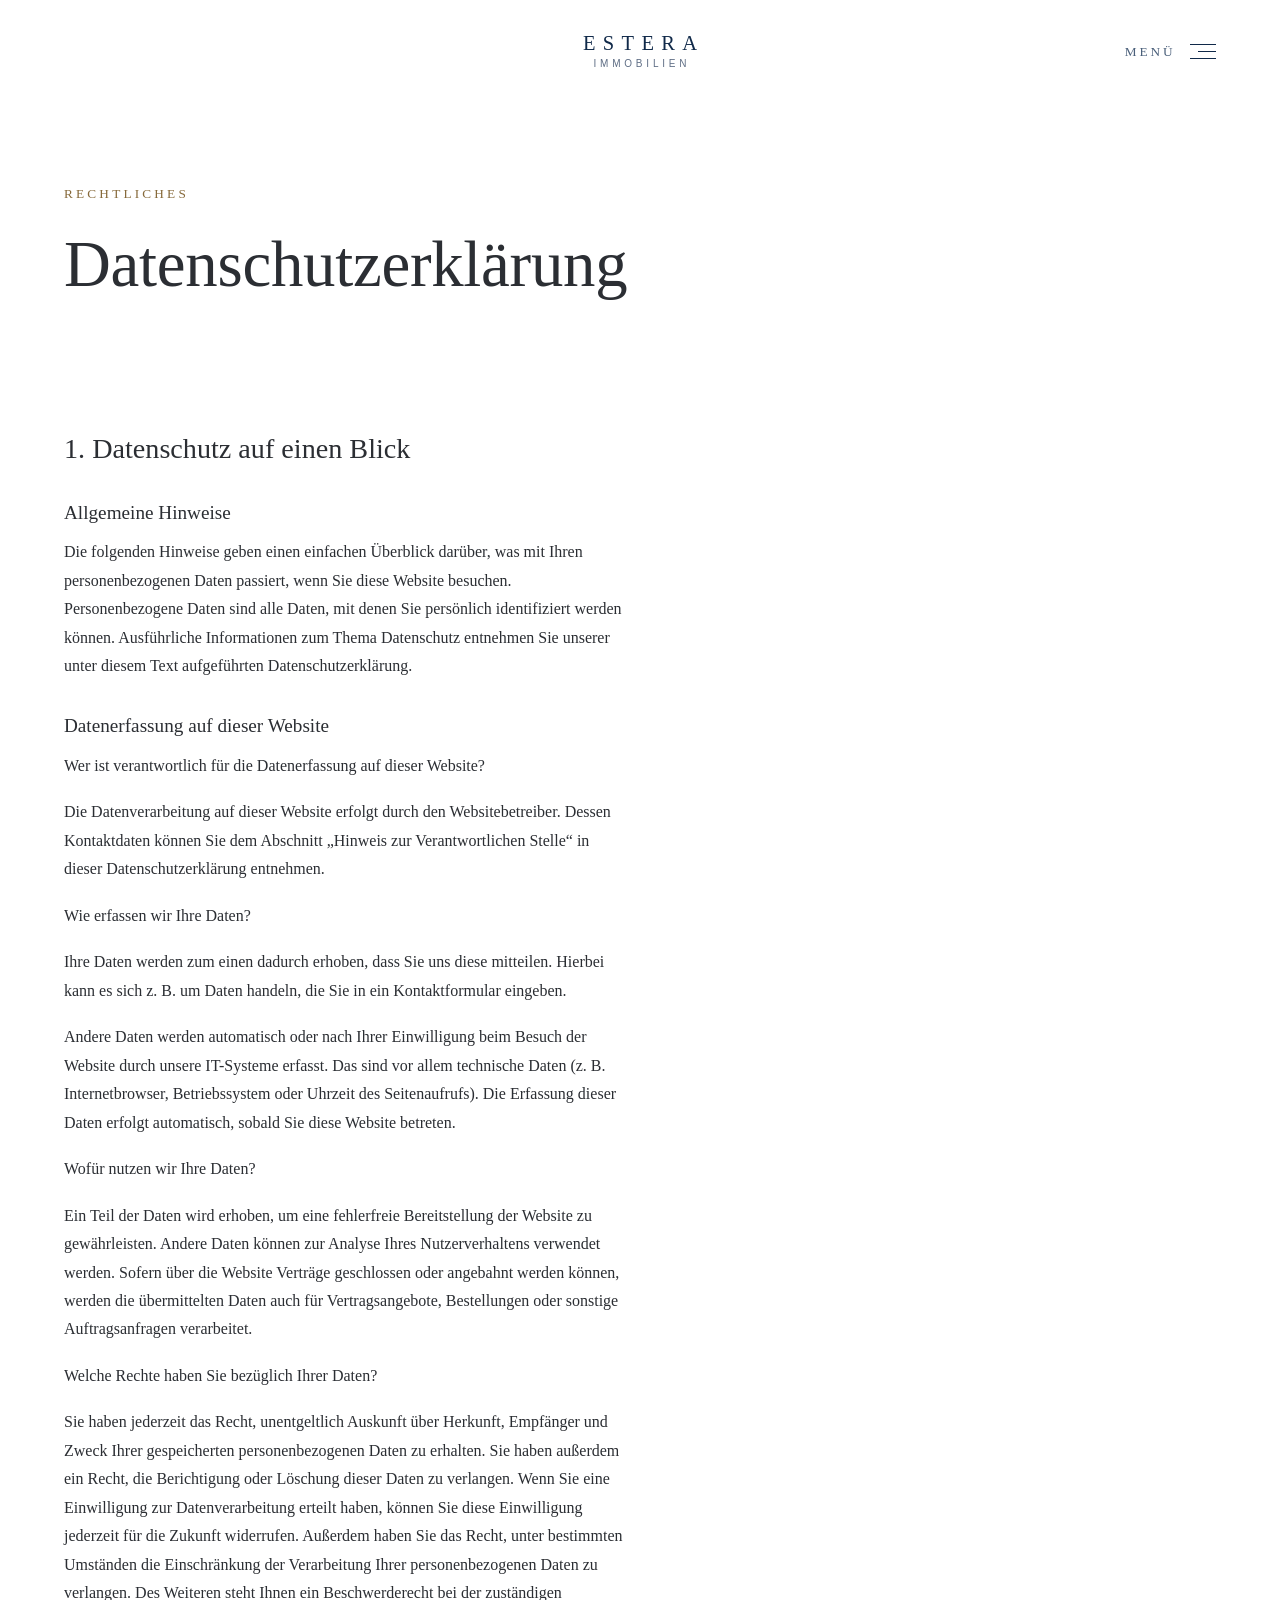
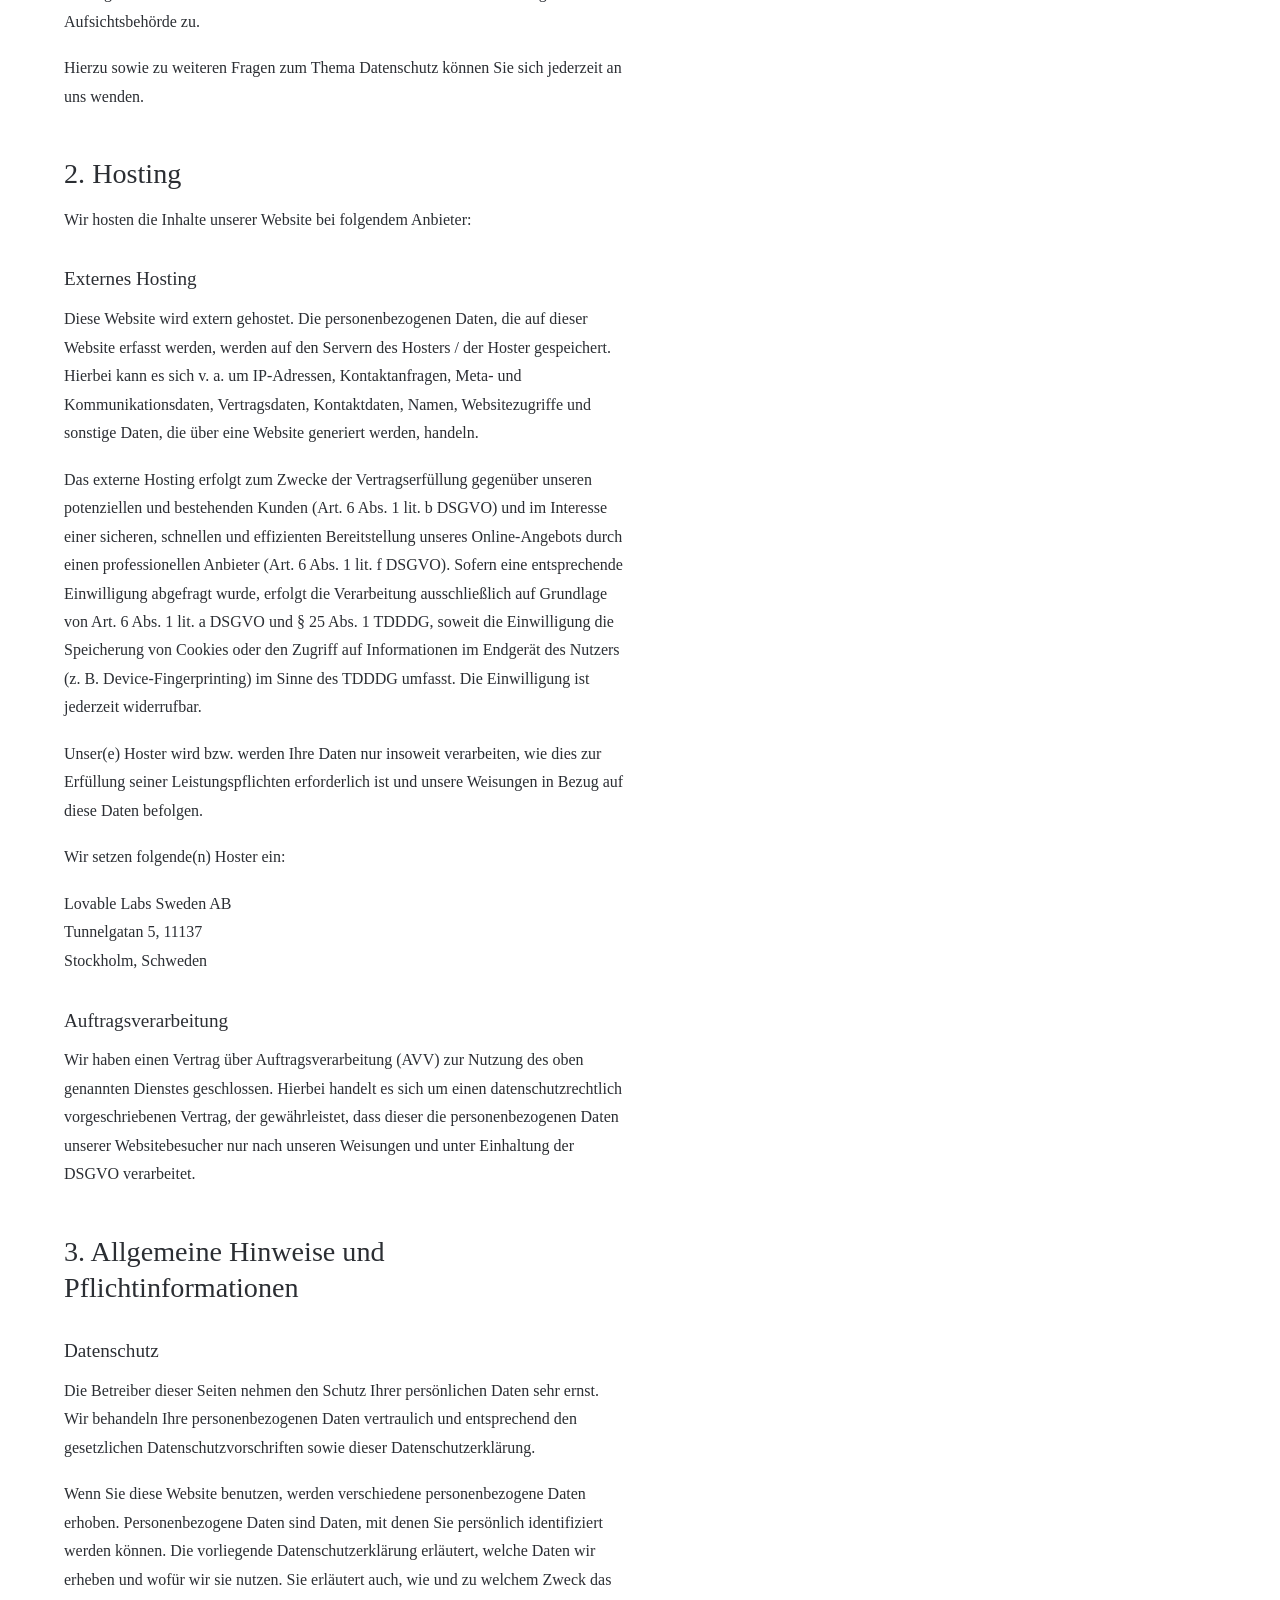
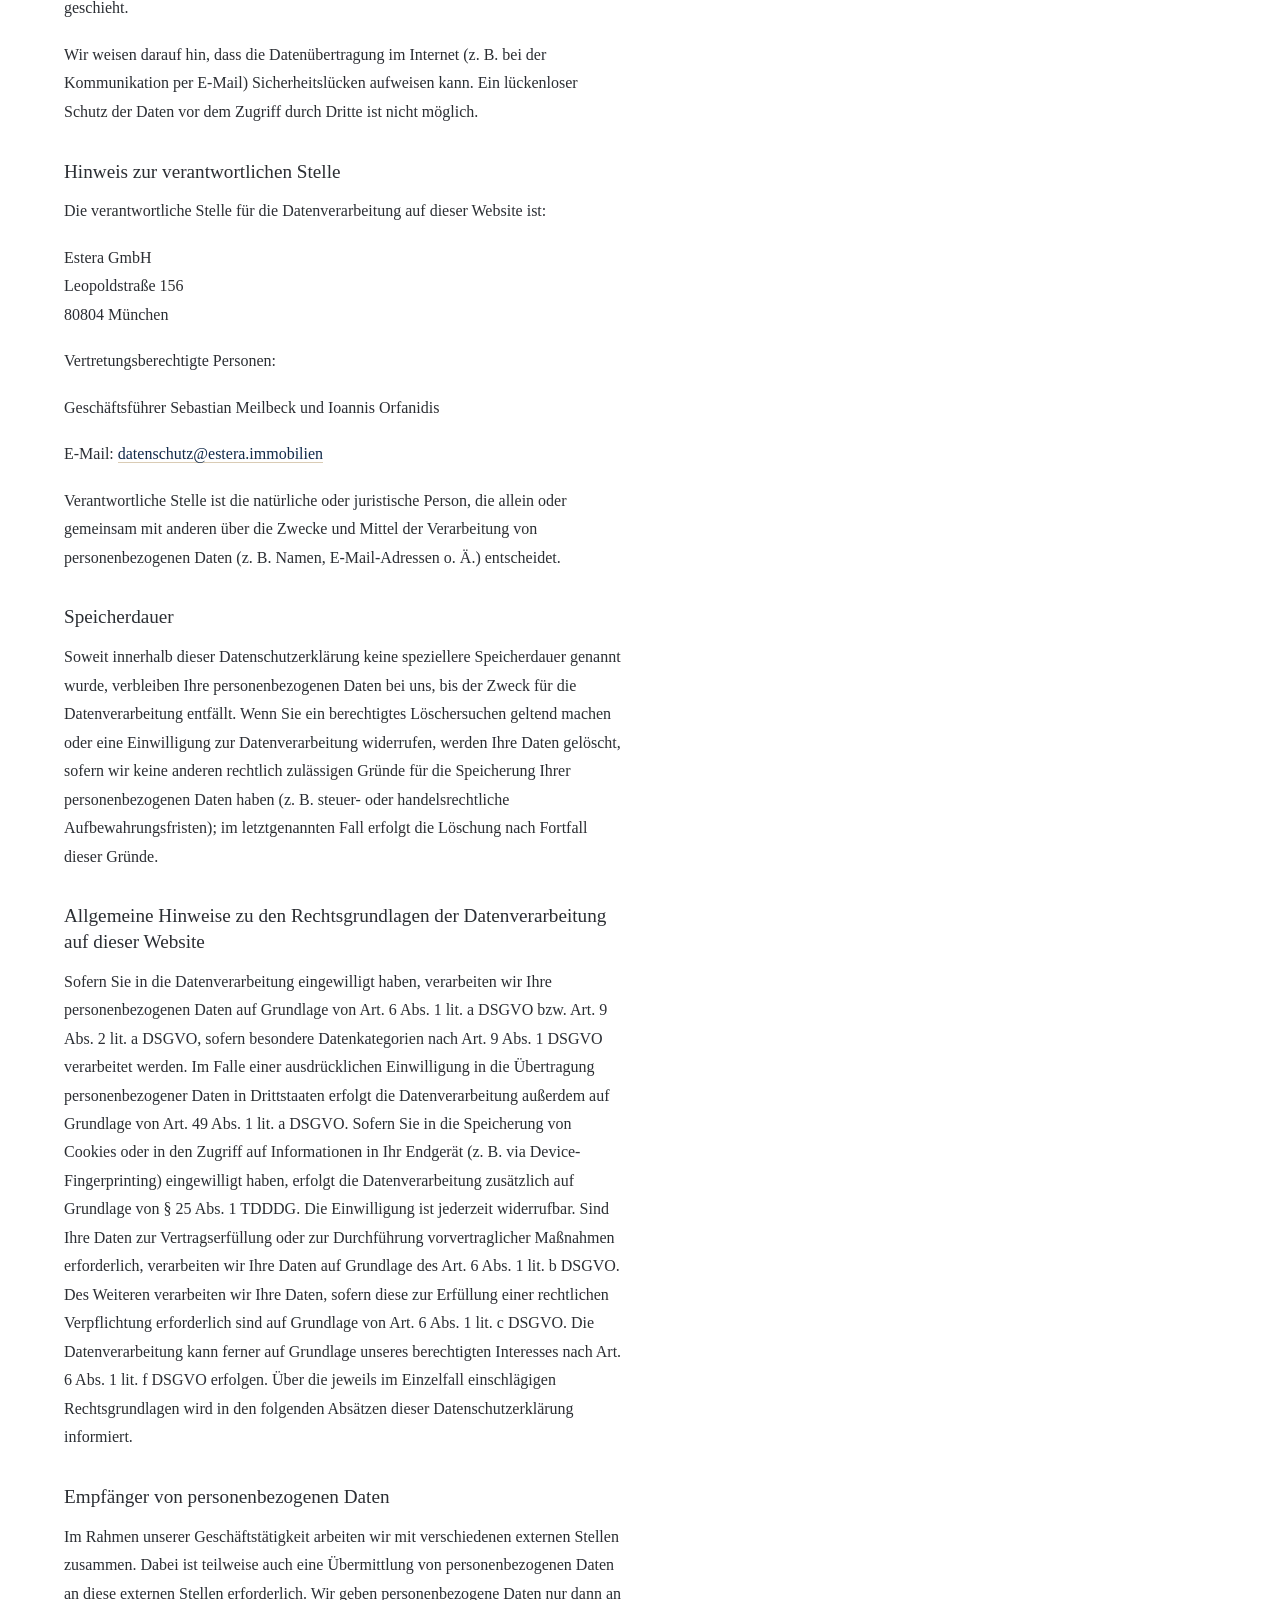
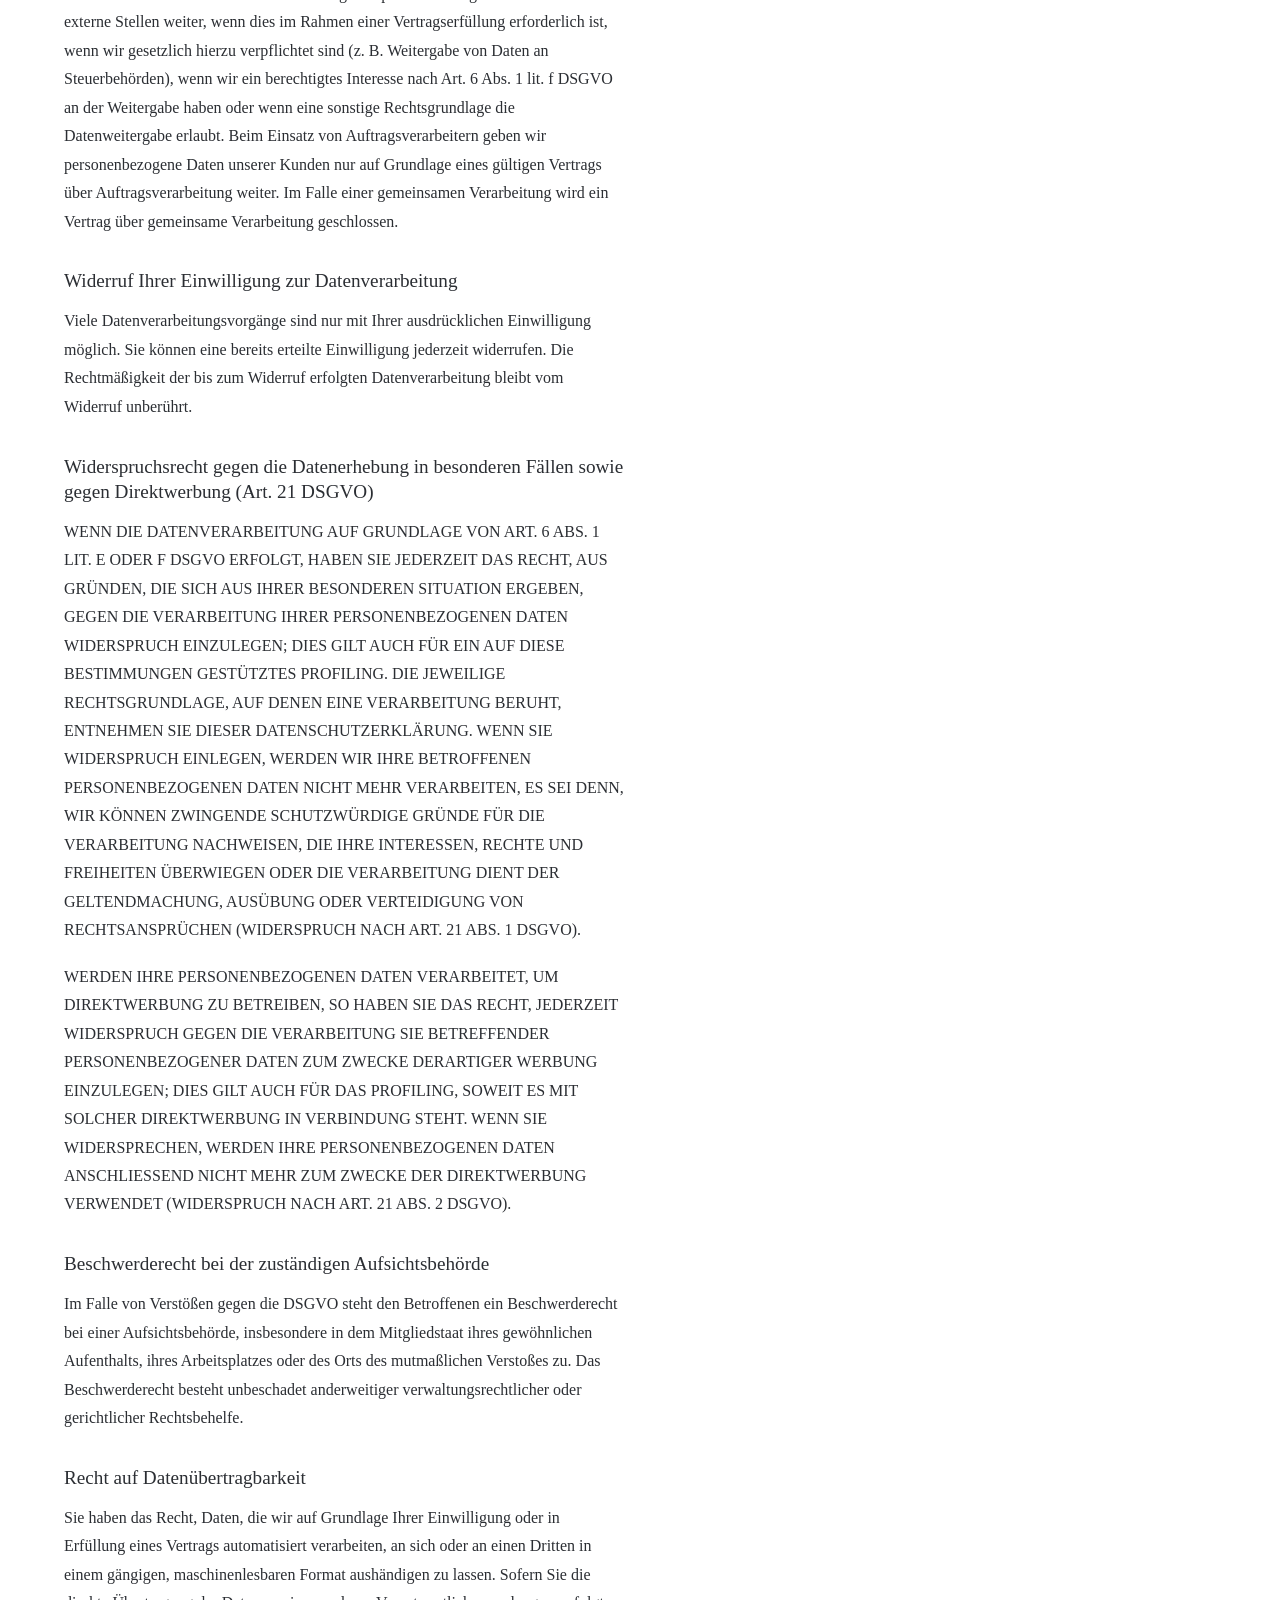
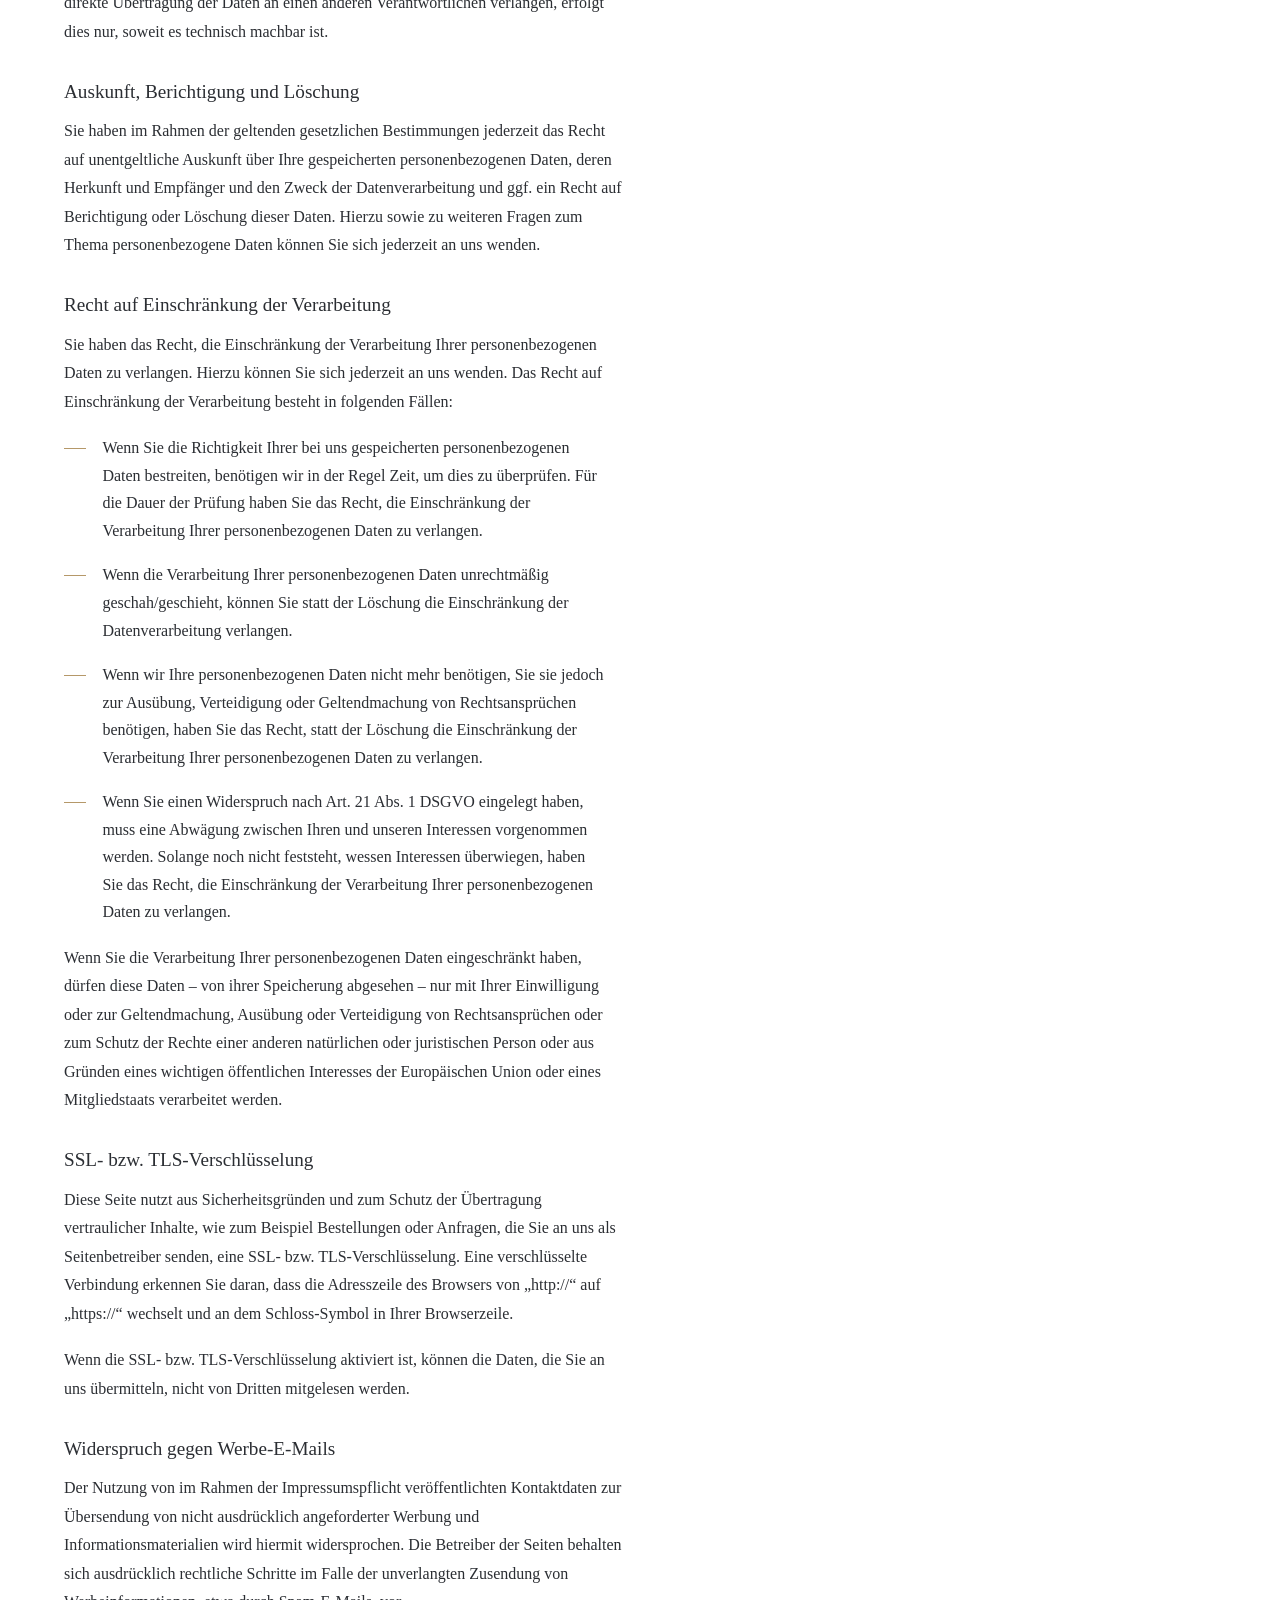
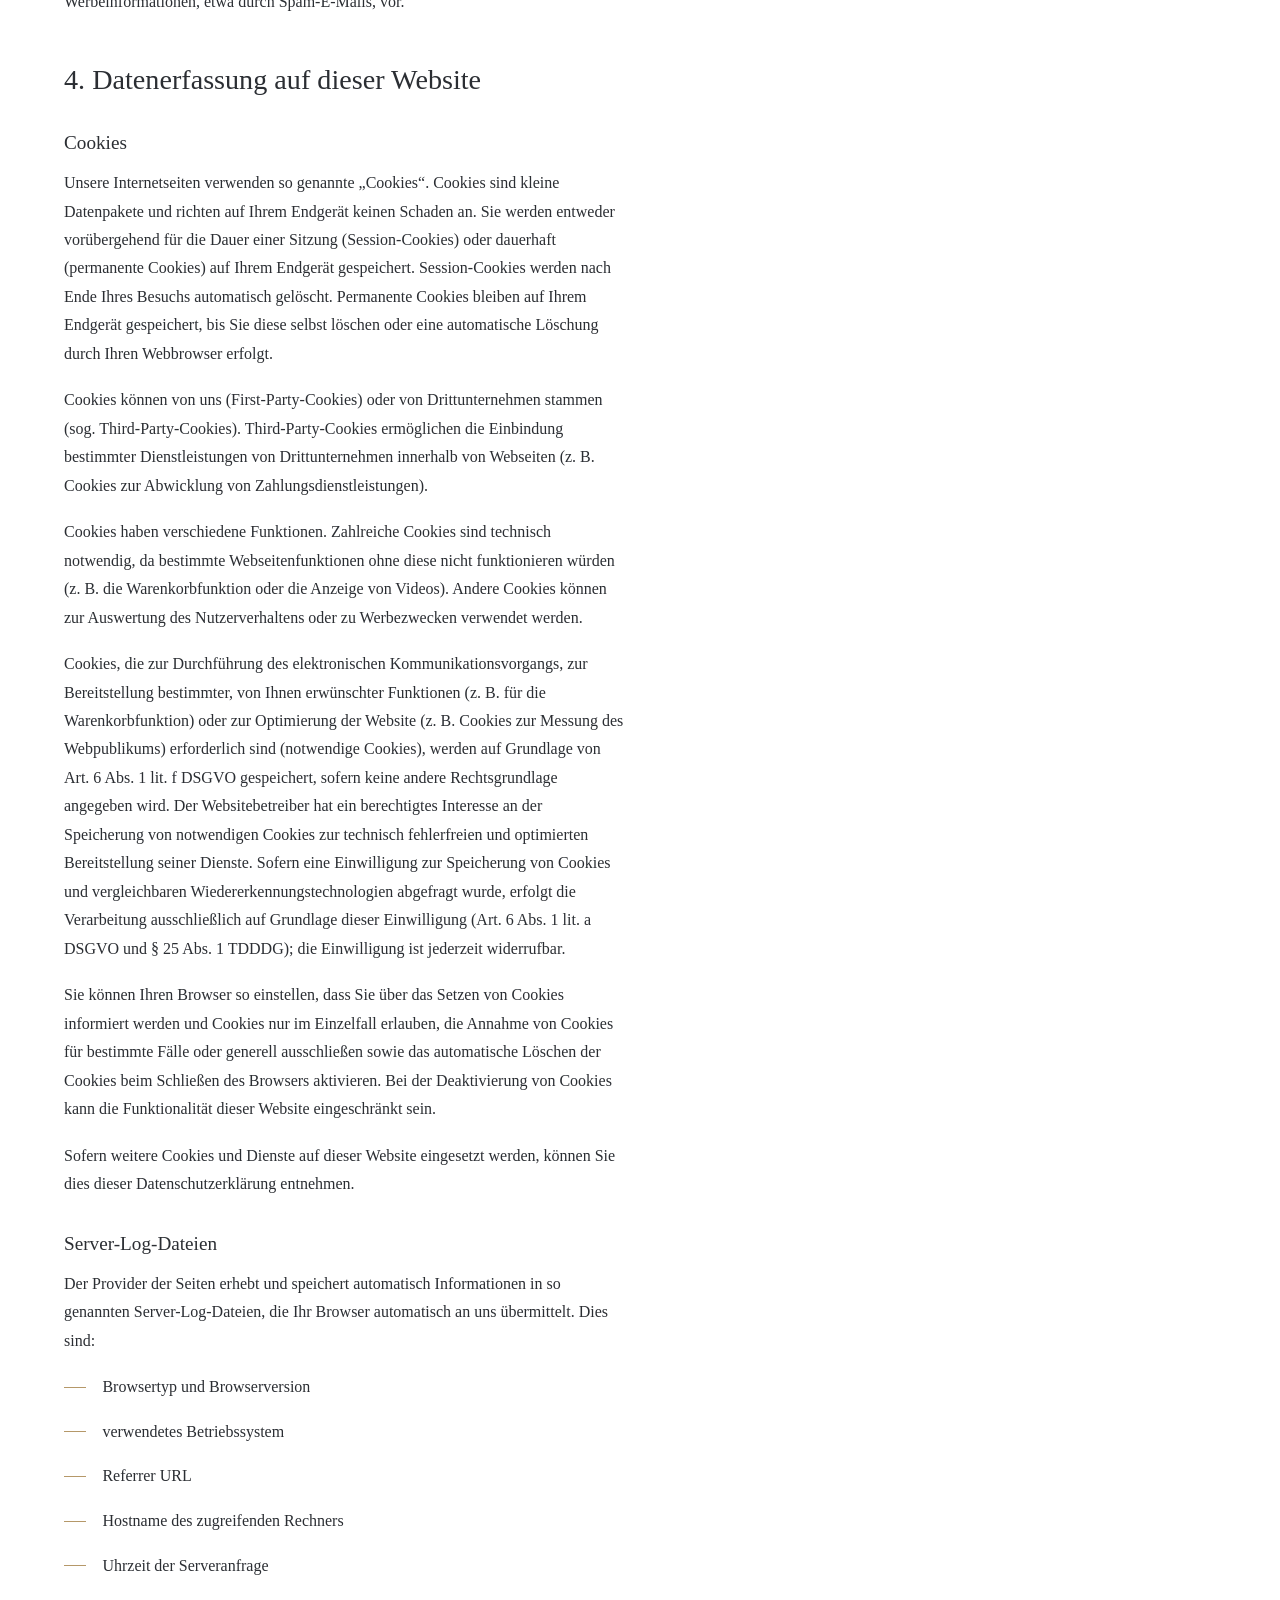
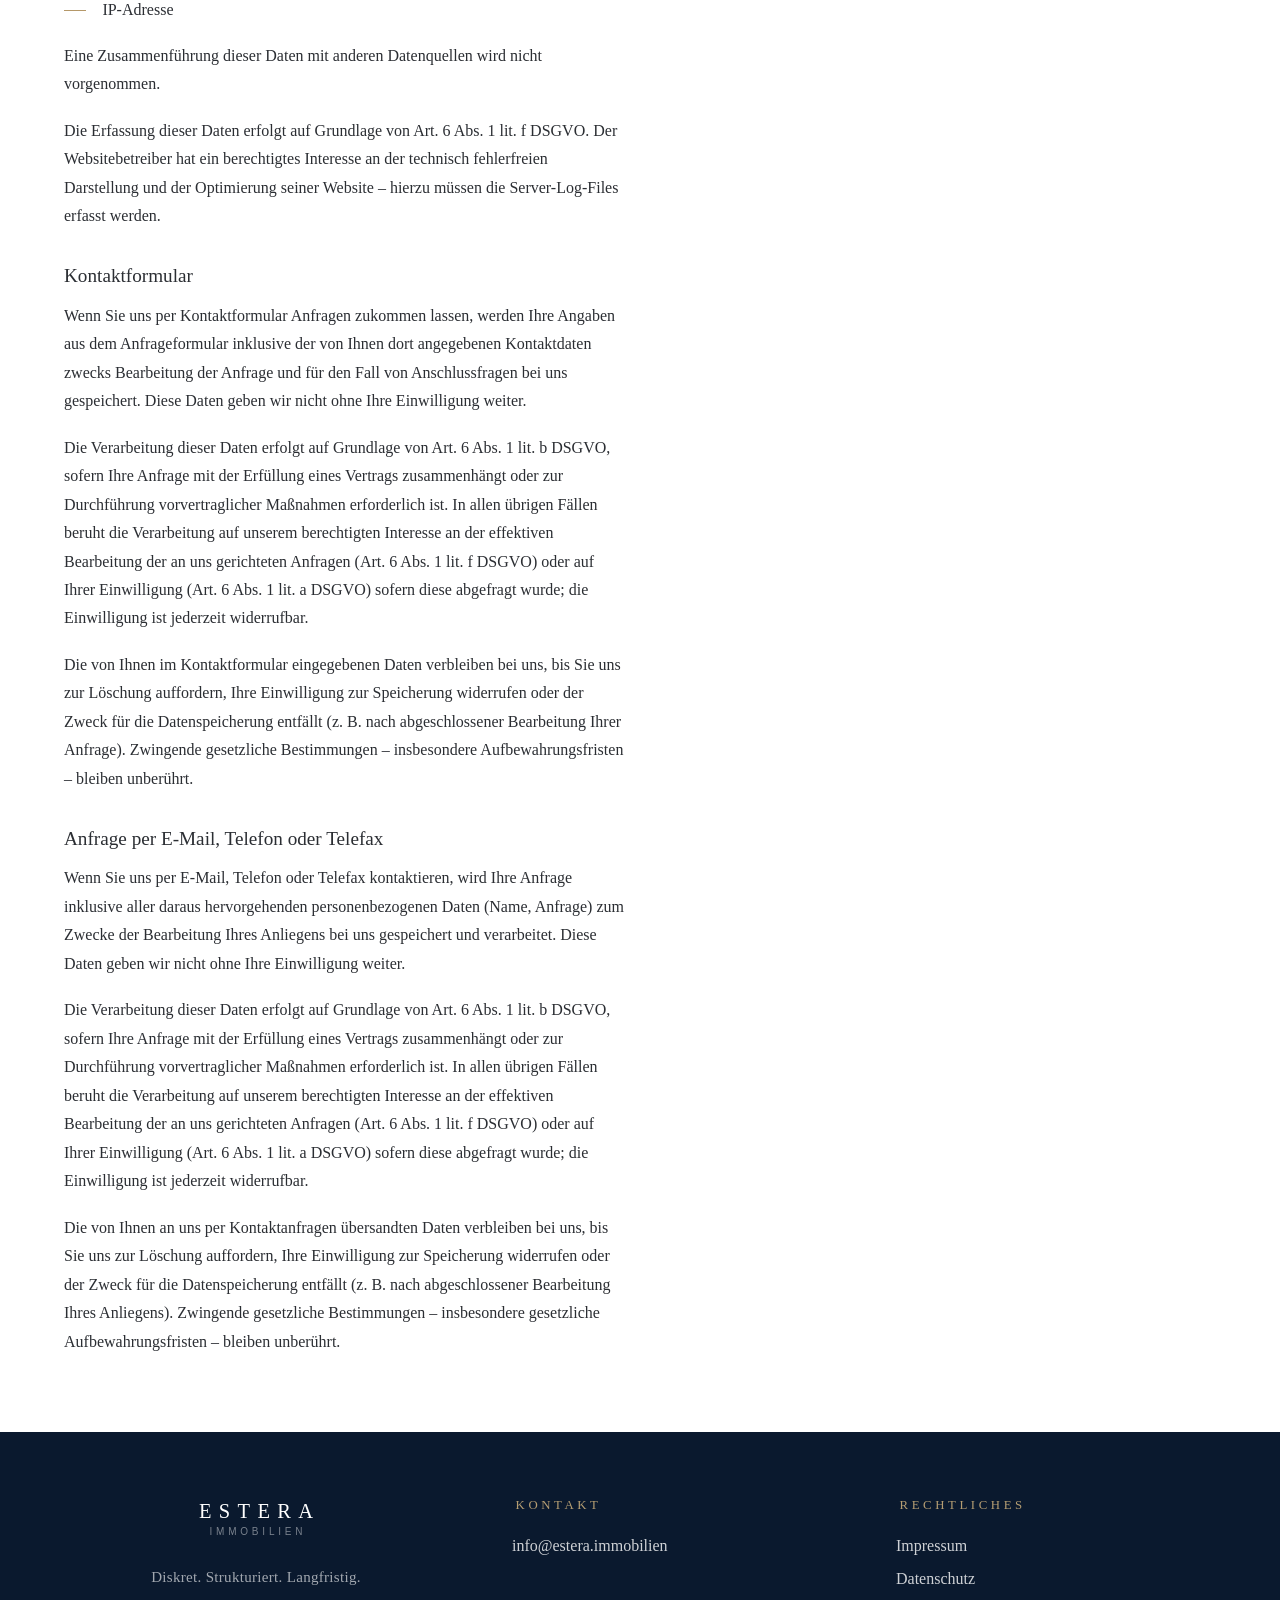
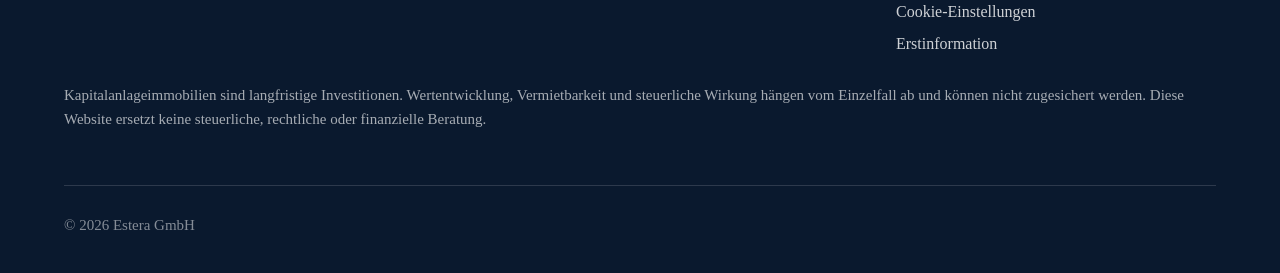
==== commit 17dfc082: "„Für Partner" aus allen Fusszeilen entfernt partner.html gibt es im Projekt nicht — der Verweis lief" ====
--- a/datenschutz.html
+++ b/datenschutz.html
@@ -215,7 +215,15 @@
       <p class="fuss__titel">Kontakt</p>
       <div class="fuss__liste">
         <a href="mailto:info@estera.immobilien">info@estera.immobilien</a>
-        <a href="partner.html">Für Partner</a>
+        <!-- „FÜR PARTNER" ENTFERNT 04.09.2026 — Kundenwunsch woertlich:
+             „Du musst im Footer bei ‚Kontakt‘ … ‚Für Partner‘ muss raus. Wo
+             führt das einen hin? Das macht ja gar keinen Sinn. Da kommt
+             Error Response raus, weil es dafür ja keine Seite gibt."
+             GEPRUEFT: partner.html gibt es im Projekt nicht, der Verweis
+             lief ins Leere. Er stand hier:
+                 <a href="partner.html">Für Partner</a>
+             Ersatzlos gestrichen. Wenn Estera eine Partnerseite bekommt,
+             gehoert der Eintrag zurueck — dann mit einer Datei dahinter. -->
       </div>
     </div>
 
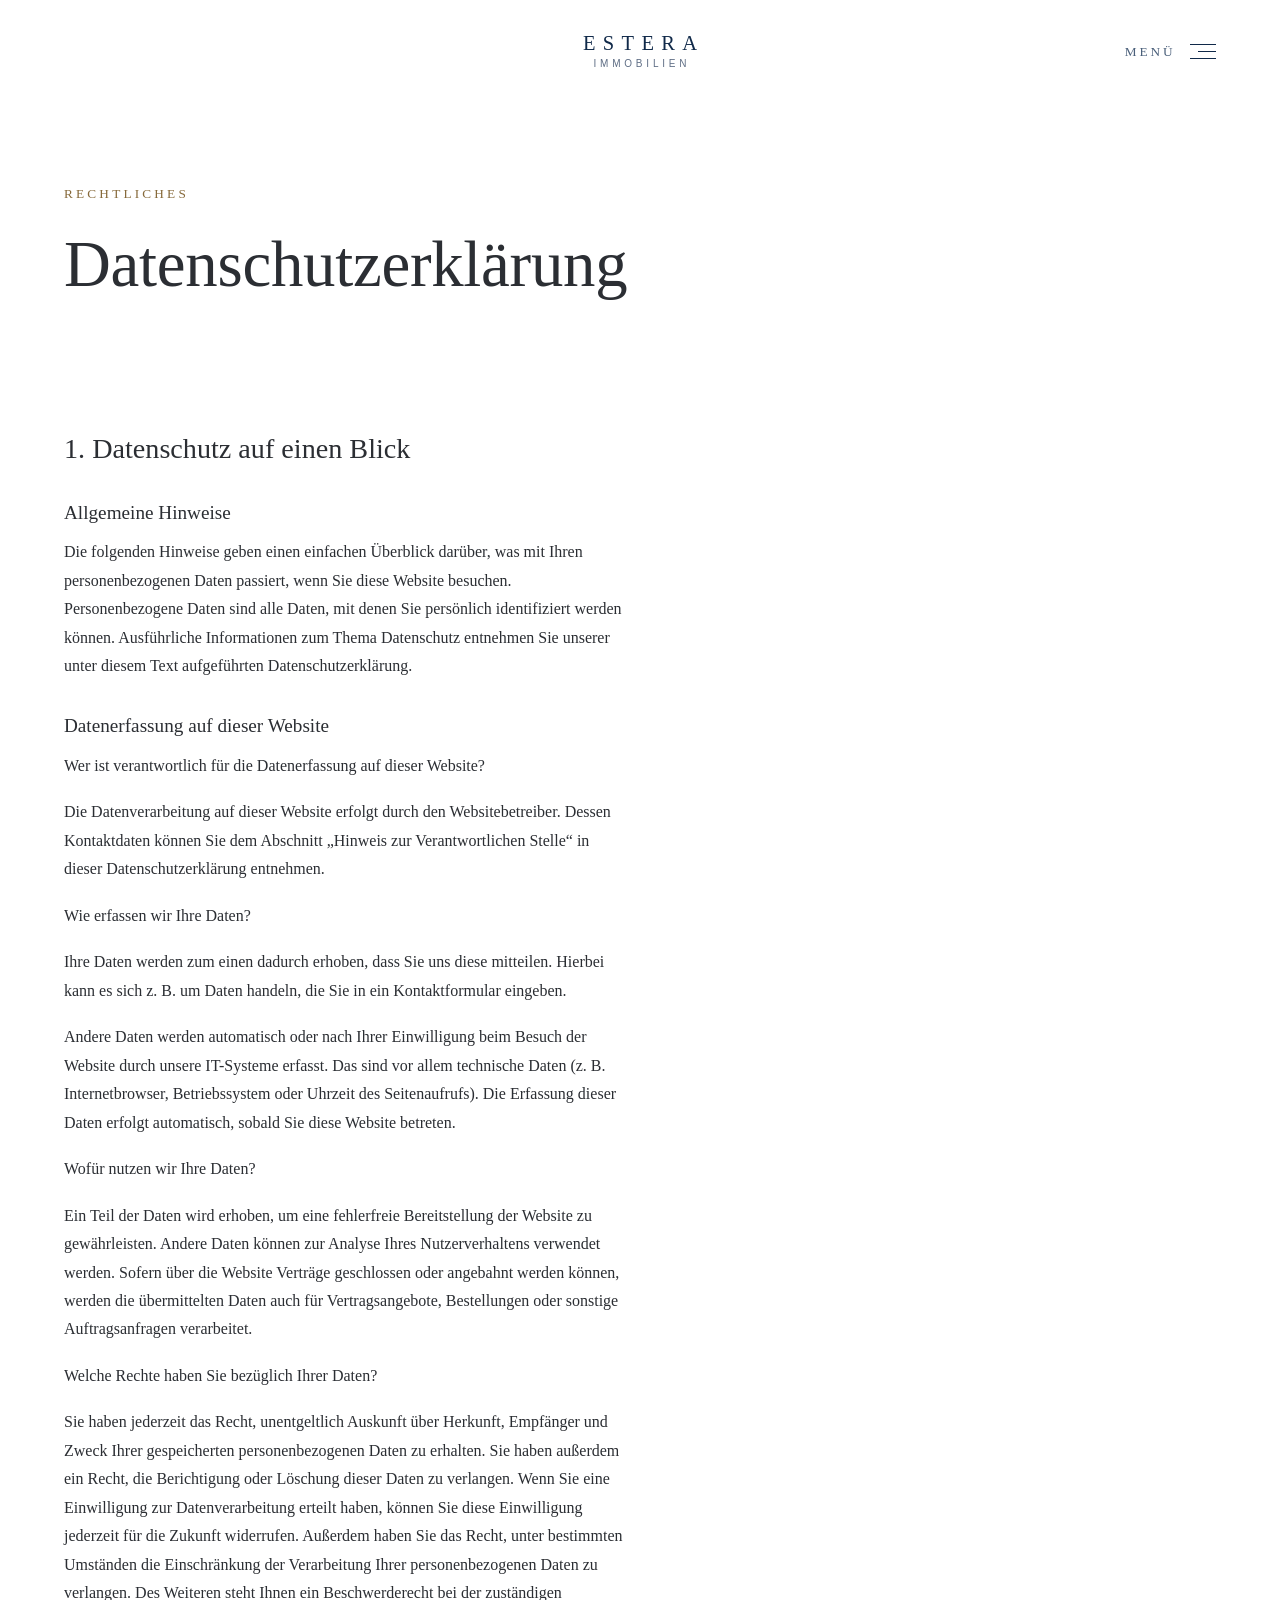
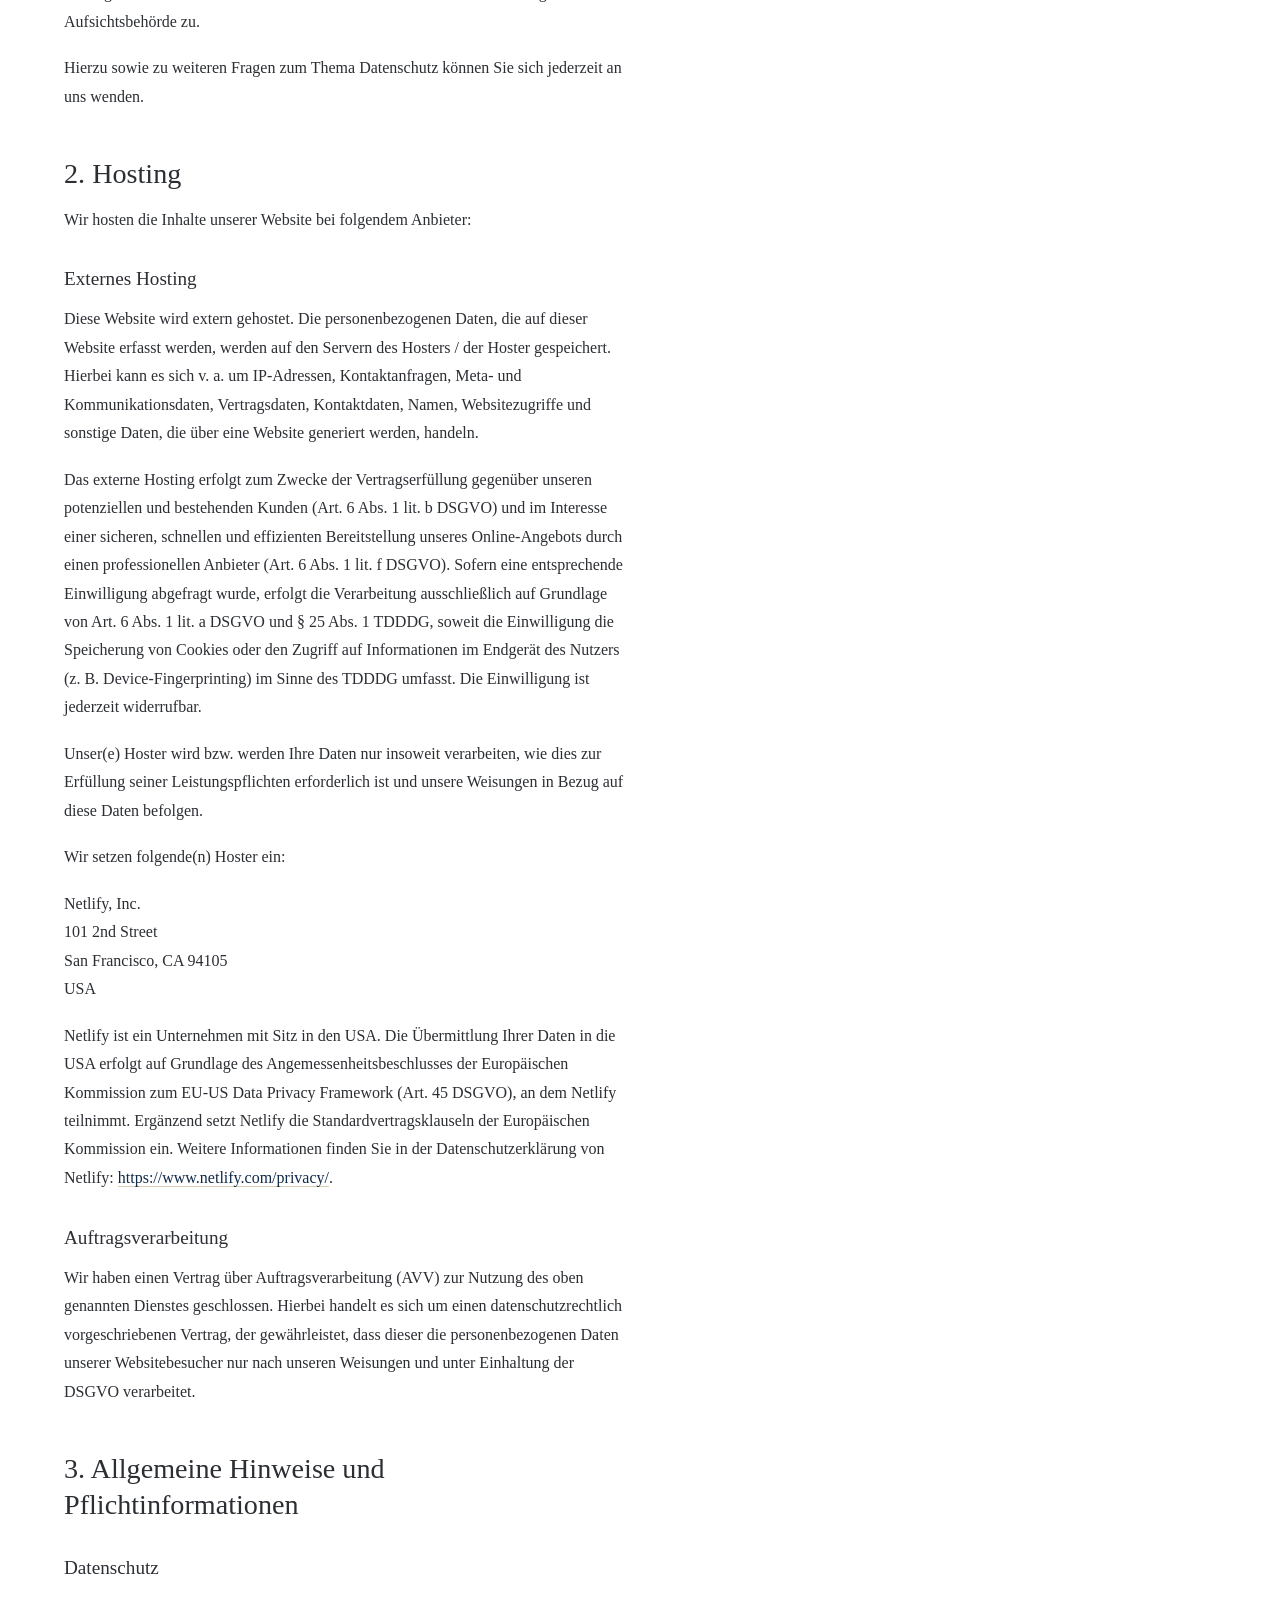
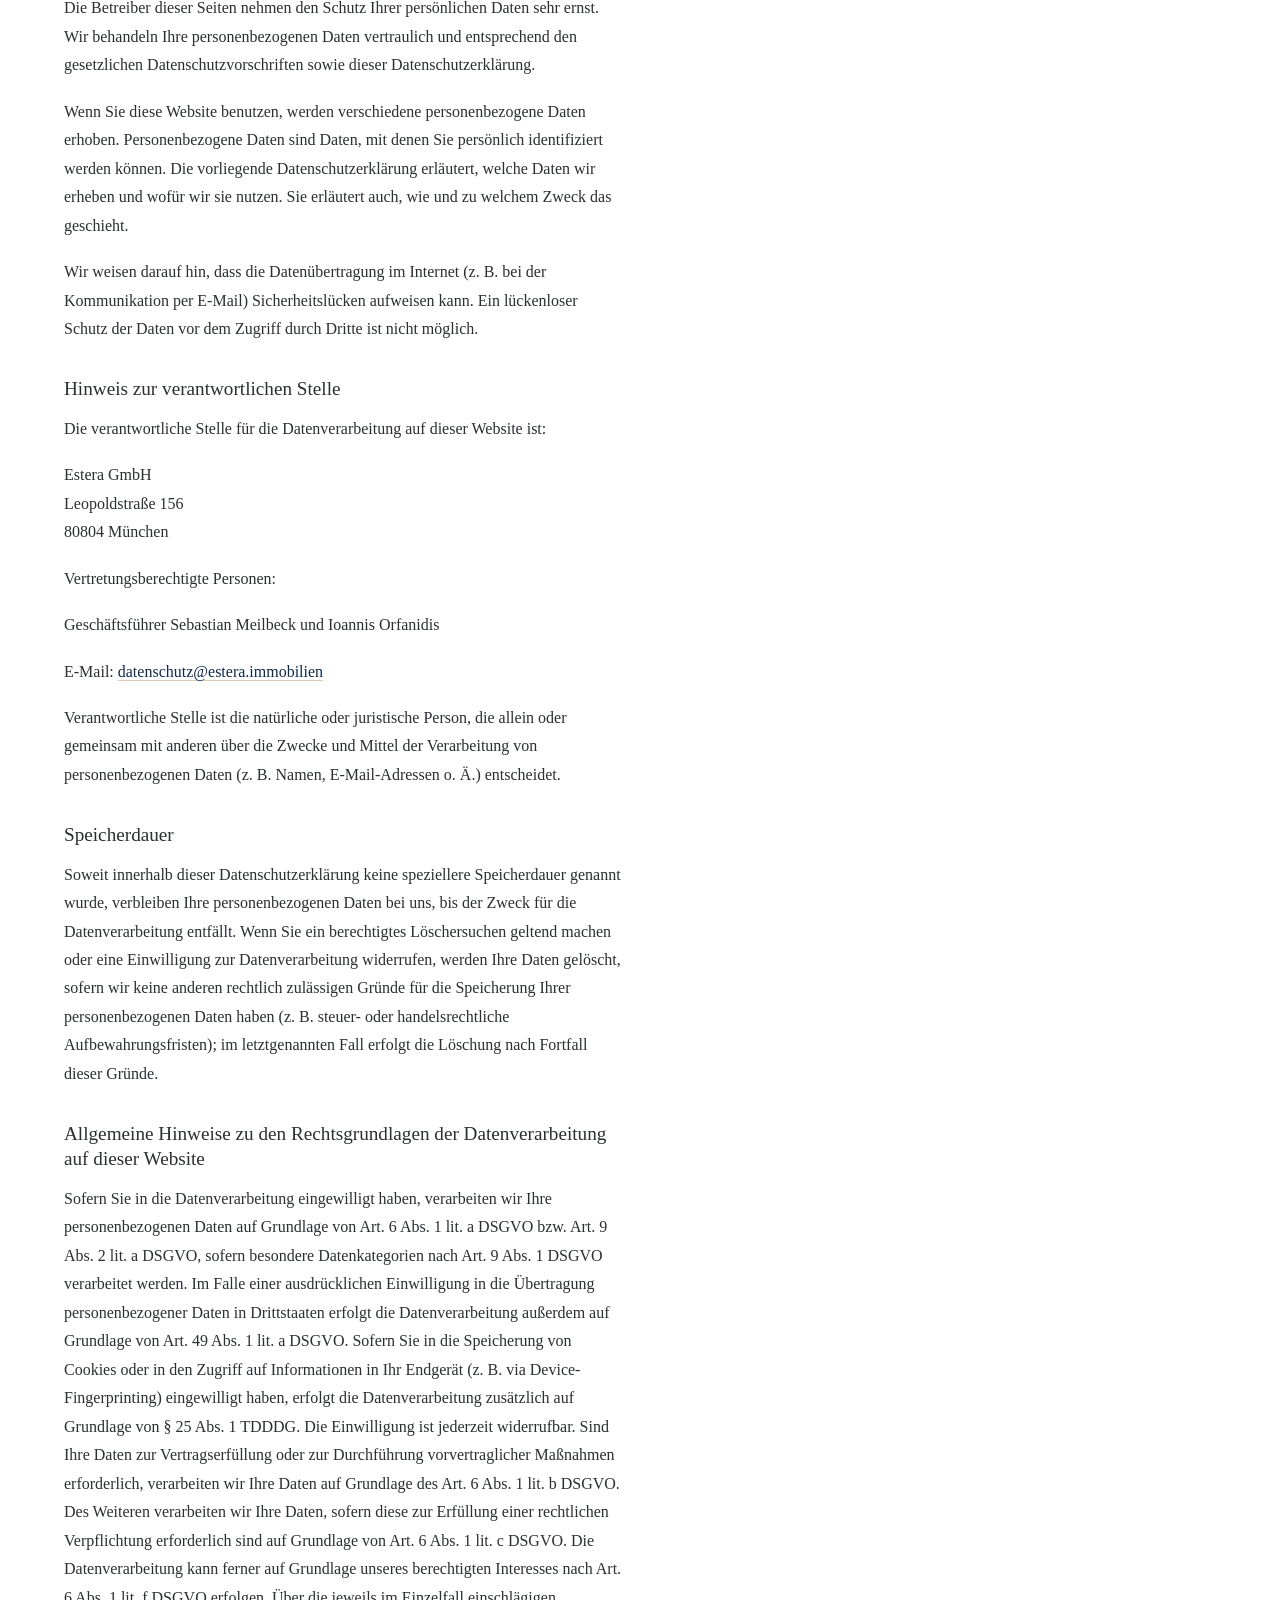
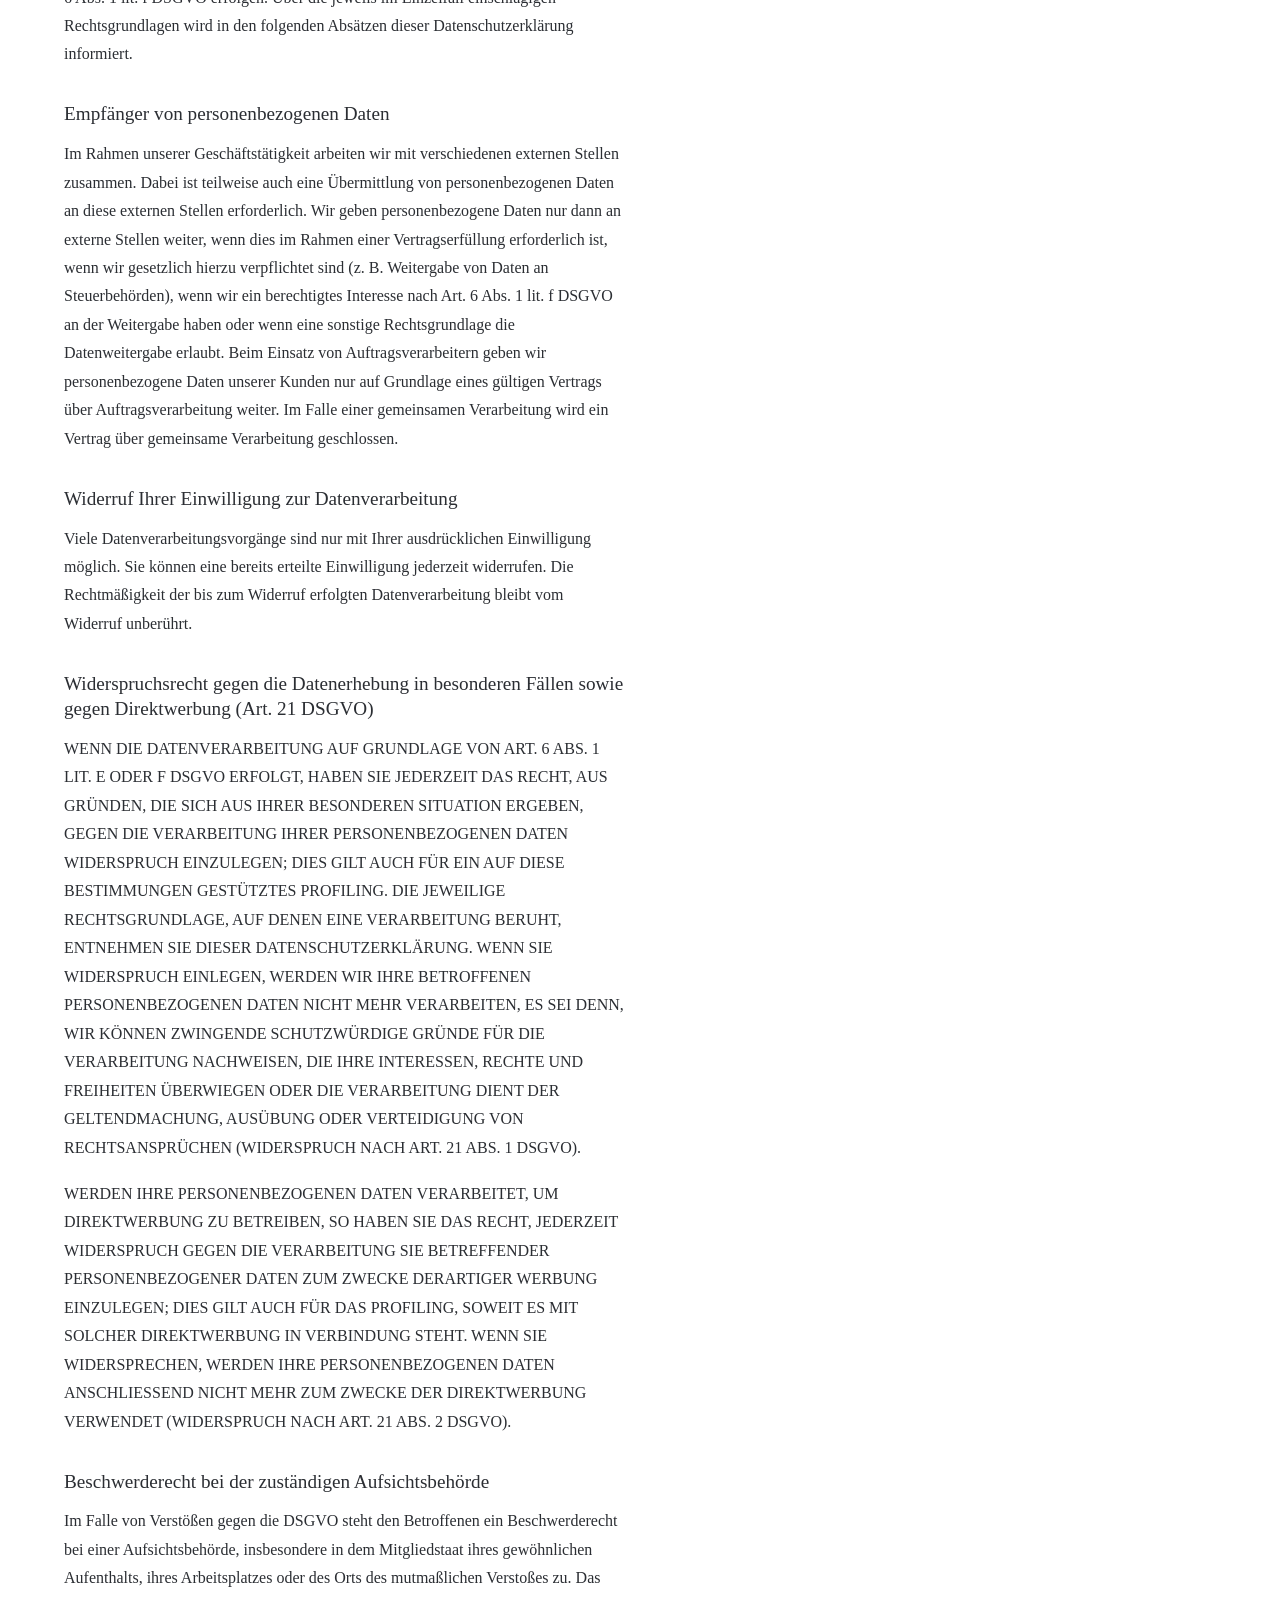
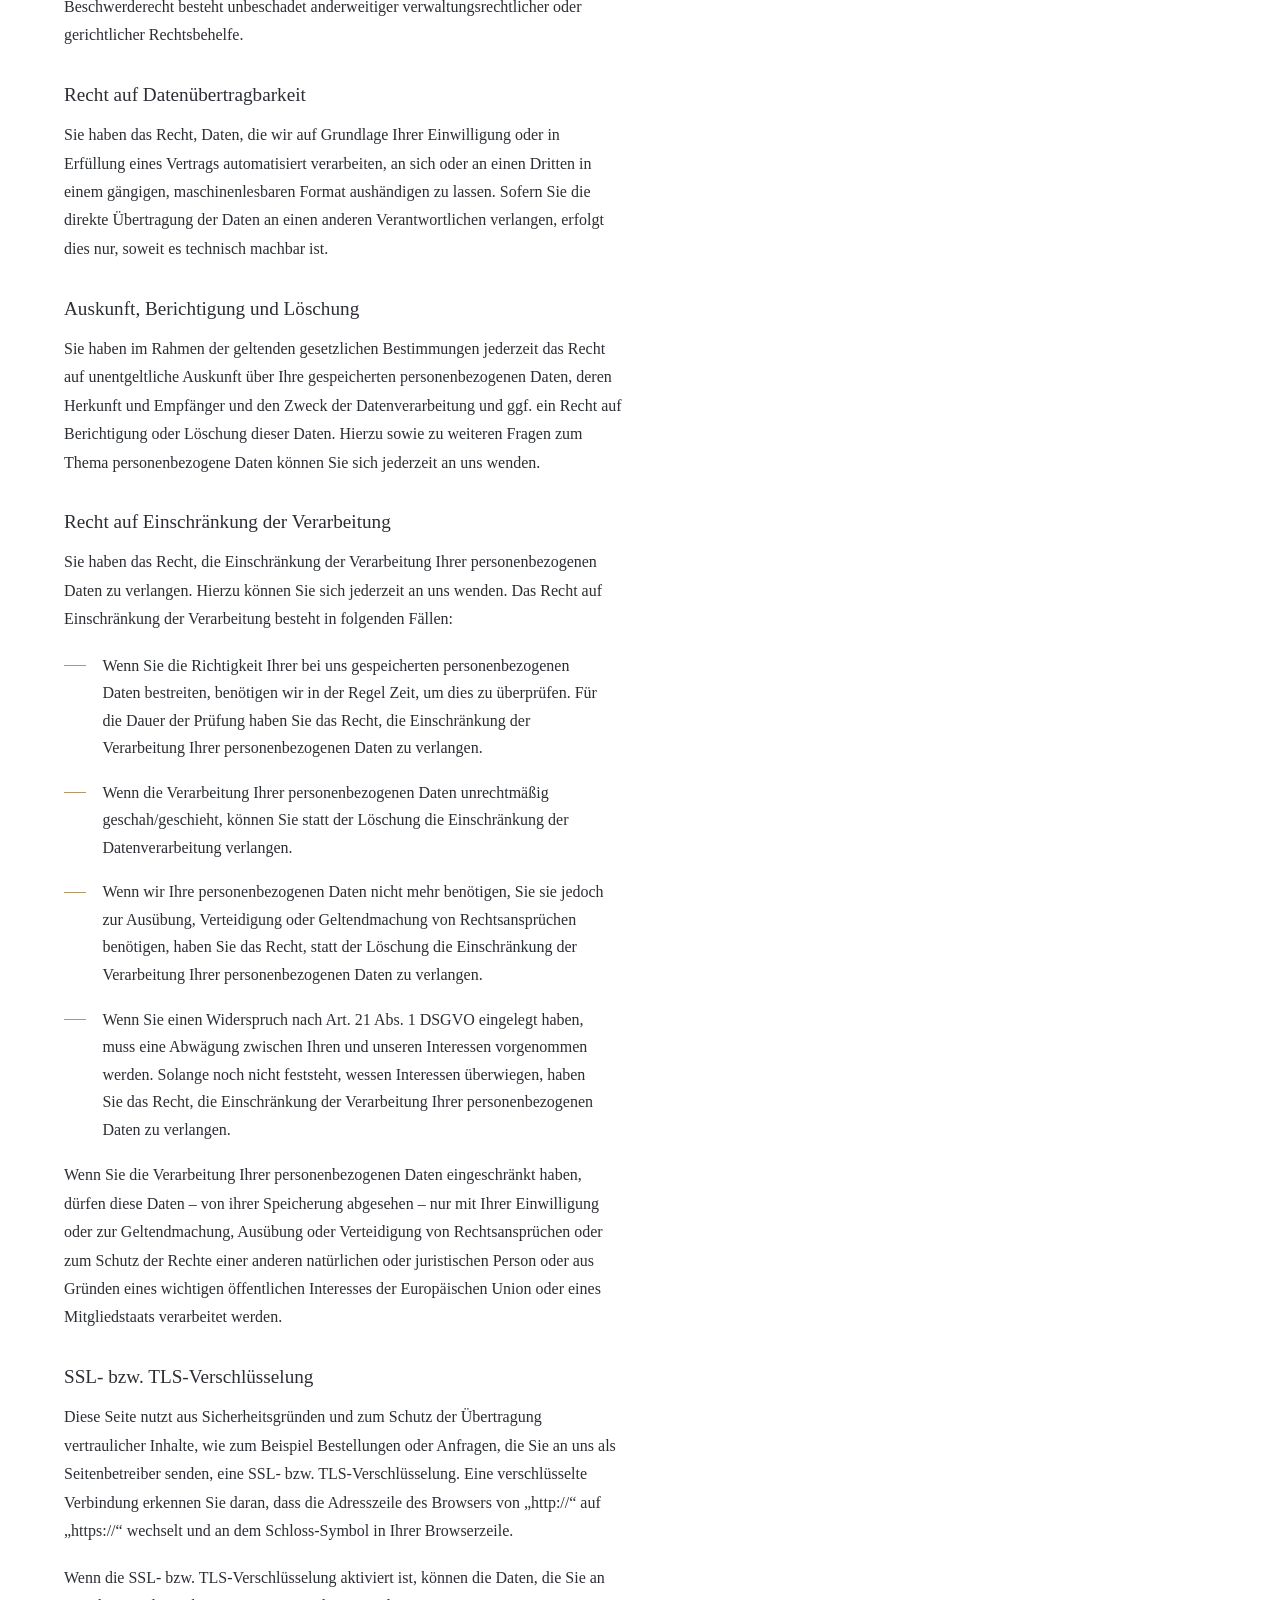
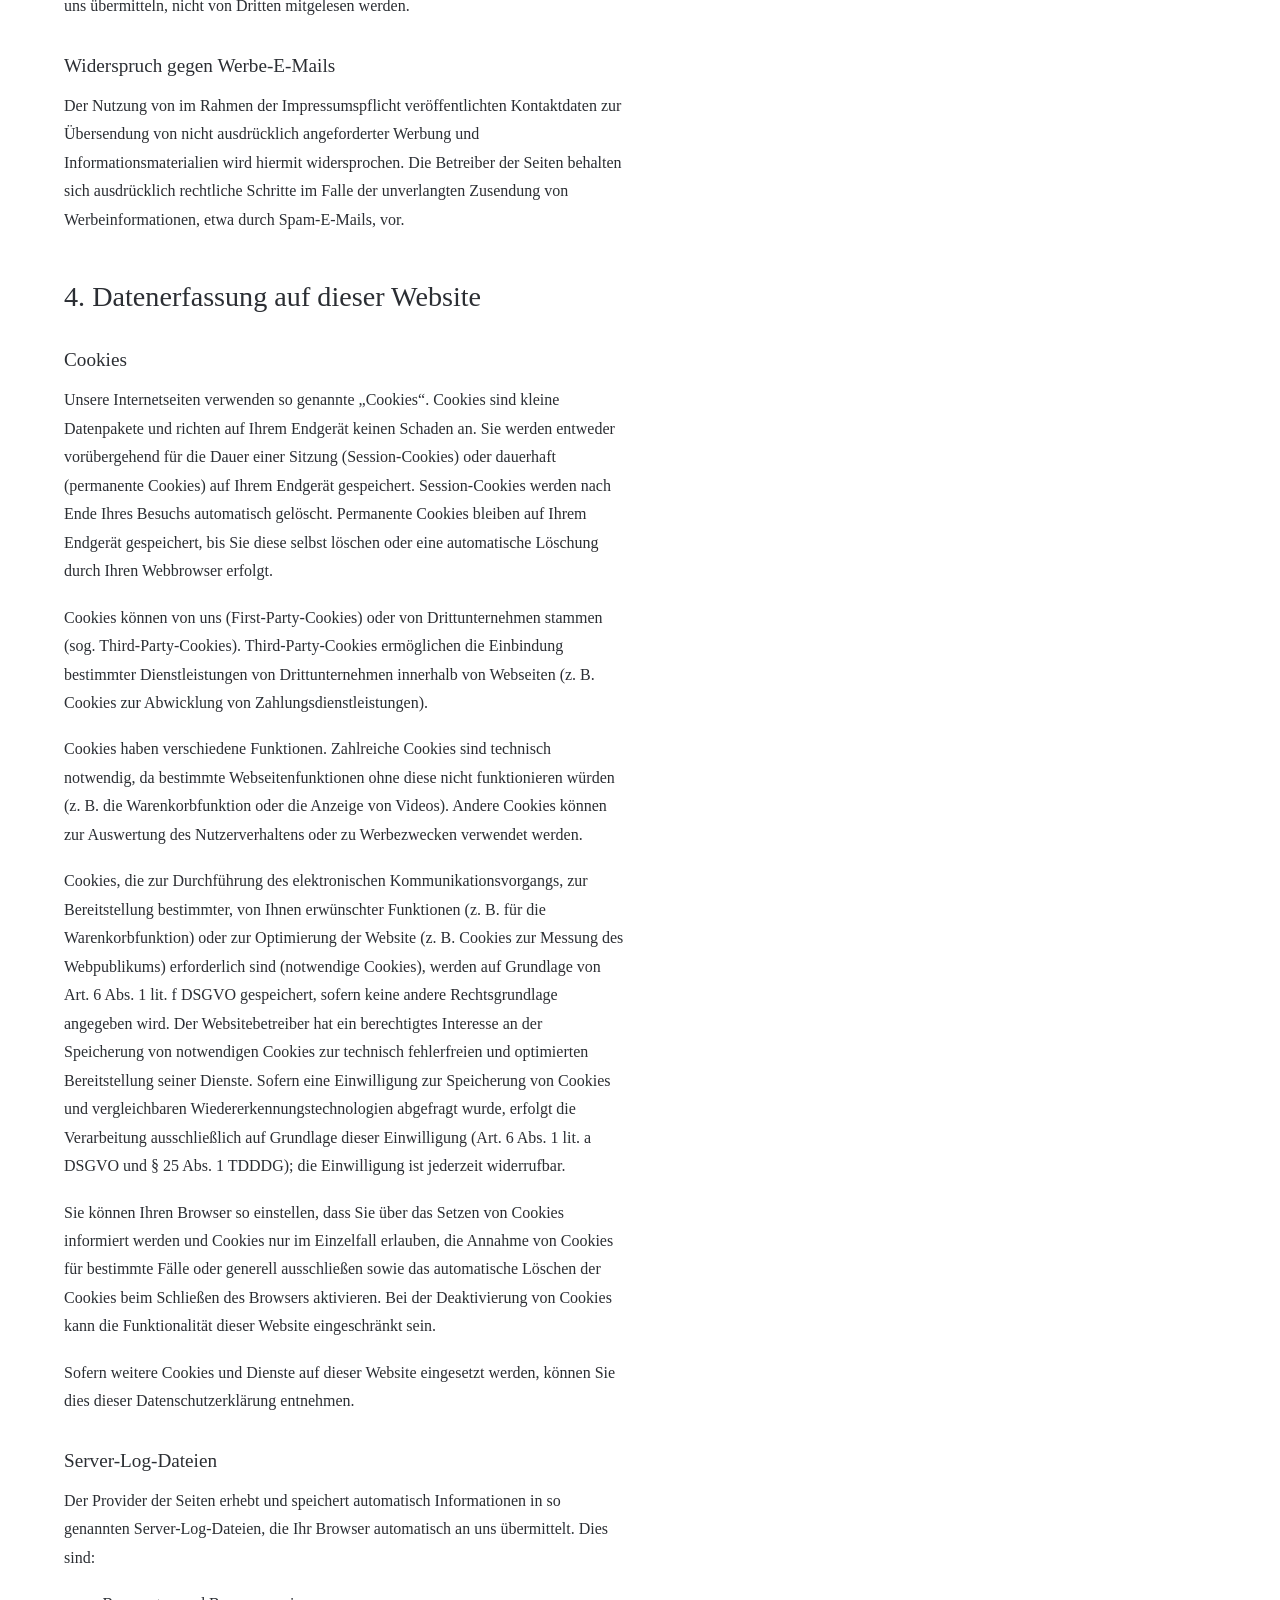
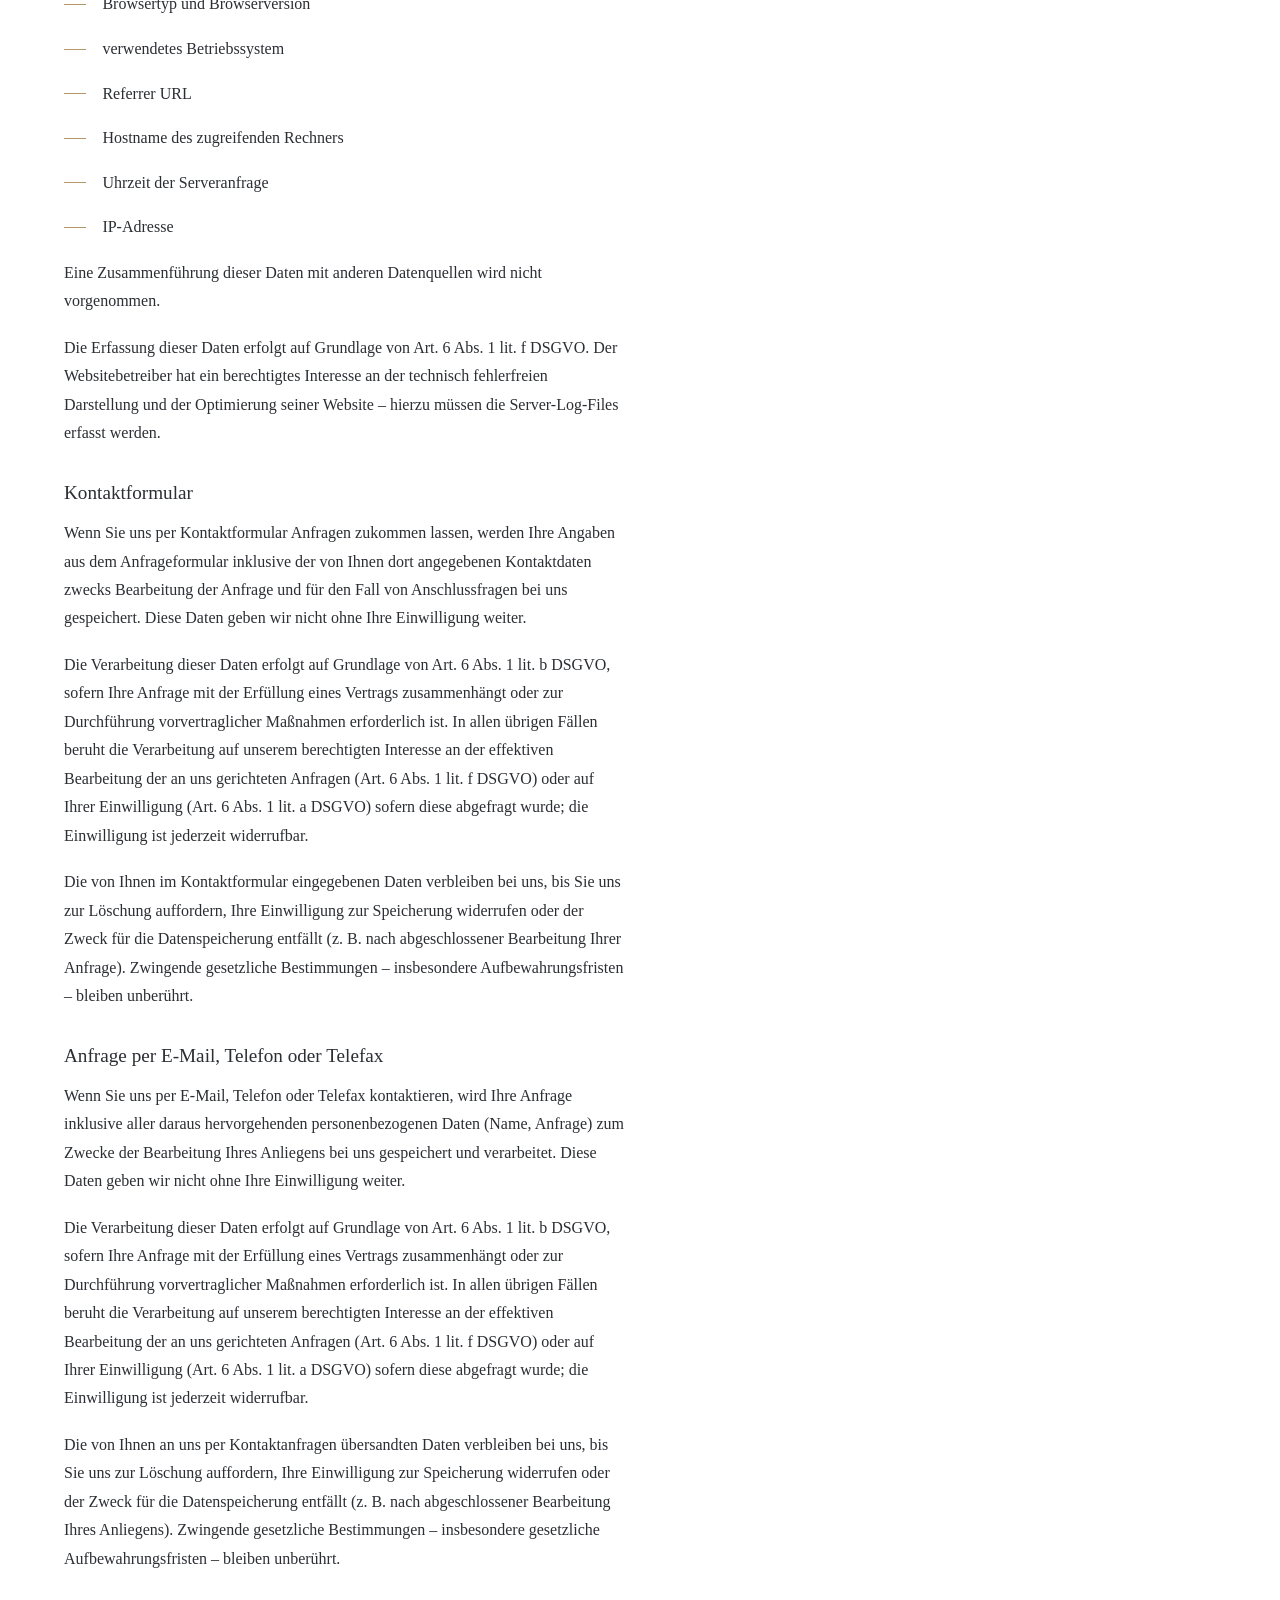
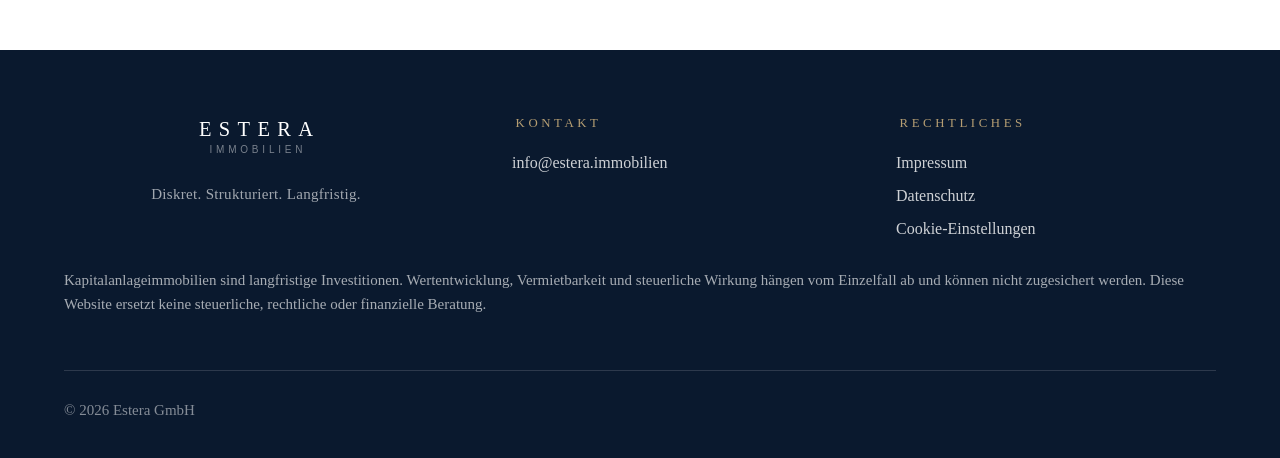
==== commit d36eb8f3: "Datenschutz: Netlify statt Lovable; Erstinformation entfernt HOSTER. Der Datenschutz nannte Lovable " ====
--- a/datenschutz.html
+++ b/datenschutz.html
@@ -11,11 +11,11 @@
 <link rel="preload" href="assets/fonts/Jost-400-latin.woff2" as="font" type="font/woff2" crossorigin>
 
 <!-- Dieselbe Reihenfolge wie auf impressum.html — Begruendung steht dort. -->
-<link rel="stylesheet" href="assets/css/fonts.css?v=b24a">
-<link rel="stylesheet" href="assets/css/base.css?v=b24a">
-<link rel="stylesheet" href="assets/css/schluss.css?v=b24a">
-<link rel="stylesheet" href="assets/css/seiten.css?v=b24a">
-<link rel="stylesheet" href="assets/css/recht.css?v=b24a">
+<link rel="stylesheet" href="assets/css/fonts.css?v=c05a">
+<link rel="stylesheet" href="assets/css/base.css?v=c05a">
+<link rel="stylesheet" href="assets/css/schluss.css?v=c05a">
+<link rel="stylesheet" href="assets/css/seiten.css?v=c05a">
+<link rel="stylesheet" href="assets/css/recht.css?v=c05a">
 </head>
 <body>
 
@@ -98,9 +98,38 @@
       <p>Diese Website wird extern gehostet. Die personenbezogenen Daten, die auf dieser Website erfasst werden, werden auf den Servern des Hosters / der Hoster gespeichert. Hierbei kann es sich v. a. um IP-Adressen, Kontaktanfragen, Meta- und Kommunikationsdaten, Vertragsdaten, Kontaktdaten, Namen, Websitezugriffe und sonstige Daten, die über eine Website generiert werden, handeln.</p>
       <p>Das externe Hosting erfolgt zum Zwecke der Vertragserfüllung gegenüber unseren potenziellen und bestehenden Kunden (Art. 6 Abs. 1 lit. b DSGVO) und im Interesse einer sicheren, schnellen und effizienten Bereitstellung unseres Online-Angebots durch einen professionellen Anbieter (Art. 6 Abs. 1 lit. f DSGVO). Sofern eine entsprechende Einwilligung abgefragt wurde, erfolgt die Verarbeitung ausschließlich auf Grundlage von Art. 6 Abs. 1 lit. a DSGVO und § 25 Abs. 1 TDDDG, soweit die Einwilligung die Speicherung von Cookies oder den Zugriff auf Informationen im Endgerät des Nutzers (z. B. Device-Fingerprinting) im Sinne des TDDDG umfasst. Die Einwilligung ist jederzeit widerrufbar.</p>
       <p>Unser(e) Hoster wird bzw. werden Ihre Daten nur insoweit verarbeiten, wie dies zur Erfüllung seiner Leistungspflichten erforderlich ist und unsere Weisungen in Bezug auf diese Daten befolgen.</p>
+      <!-- HOSTER GEWECHSELT 11.09.2026 — Kundenwunsch woertlich: „Datenschutz
+           nennt den falschen Host. Dort soll einfach Netlify [...], also
+           Lovable, rausgestrichen werden. Einfach Netlify."
+           Vorher stand hier, von estera.immobilien uebernommen:
+               Lovable Labs Sweden AB / Tunnelgatan 5, 11137 / Stockholm, Schweden
+           Das war die Plattform der ALTEN Seite. Diese Seite liegt auf Netlify.
+
+           NAME UND ANSCHRIFT NICHT AUS DEM GEDAECHTNIS, sondern am 11.09.2026
+           aus der Datenschutzerklaerung von Netlify gelesen
+           (netlify.com/privacy): „Netlify, Inc. 101 2nd Street San Francisco,
+           CA 94105".
+
+           DER ABSATZ ZUR UEBERMITTLUNG IN DIE USA IST NEU und kein Zusatz aus
+           Uebereifer: Netlify sitzt in den USA, und Art. 13 Abs. 1 lit. f
+           DSGVO verlangt, dass eine Drittlanduebermittlung und ihre
+           Grundlage genannt werden. Beim schwedischen Anbieter entfiel das.
+           Grundlage ist der Angemessenheitsbeschluss zum EU-US Data Privacy
+           Framework (Art. 45 DSGVO); Netlify erklaert dort woertlich die
+           Teilnahme („Netlify, Inc. [...] comply with the EU-U.S. Data
+           Privacy Framework") und nennt ergaenzend die
+           Standardvertragsklauseln nach Beschluss 2021/914.
+           VON ESTERA BESTAETIGEN LASSEN. -->
       <p>Wir setzen folgende(n) Hoster ein:</p>
-      <address>Lovable Labs Sweden AB<br>Tunnelgatan 5, 11137<br>Stockholm, Schweden</address>
-
+      <address>Netlify, Inc.<br>101 2nd Street<br>San Francisco, CA 94105<br>USA</address>
+      <p>Netlify ist ein Unternehmen mit Sitz in den USA. Die Übermittlung Ihrer Daten in die USA erfolgt auf Grundlage des Angemessenheitsbeschlusses der Europäischen Kommission zum EU-US Data Privacy Framework (Art. 45 DSGVO), an dem Netlify teilnimmt. Ergänzend setzt Netlify die Standardvertragsklauseln der Europäischen Kommission ein. Weitere Informationen finden Sie in der Datenschutzerklärung von Netlify: <a href="https://www.netlify.com/privacy/" target="_blank" rel="noopener">https://www.netlify.com/privacy/</a>.</p>
+
+      <!-- DIESER SATZ IST JETZT EINE BEHAUPTUNG UEBER NETLIFY. Er stand fuer
+           Lovable da und war dort vermutlich wahr. Fuer Netlify stimmt er
+           nur, wenn Estera das Data Processing Agreement von Netlify
+           angenommen hat — es ist bei Netlify Teil der Vertragsbedingungen
+           und wird im Konto bestaetigt. VOR DEM LIVEGANG PRUEFEN; wenn es
+           nicht angenommen ist, ist der Satz falsch und nicht nur ungenau. -->
       <h3>Auftragsverarbeitung</h3>
       <p>Wir haben einen Vertrag über Auftragsverarbeitung (AVV) zur Nutzung des oben genannten Dienstes geschlossen. Hierbei handelt es sich um einen datenschutzrechtlich vorgeschriebenen Vertrag, der gewährleistet, dass dieser die personenbezogenen Daten unserer Websitebesucher nur nach unseren Weisungen und unter Einhaltung der DSGVO verarbeitet.</p>
 
@@ -233,7 +262,16 @@
         <a href="impressum.html">Impressum</a>
         <a href="datenschutz.html" aria-current="page">Datenschutz</a>
         <a href="cookies.html">Cookie-Einstellungen</a>
-        <a href="erstinformation.html">Erstinformation</a>
+        <!-- „ERSTINFORMATION" ENTFERNT 11.09.2026 — Kundenwunsch woertlich:
+             „Erste Information: Lasst es einfach raus."
+             erstinformation.html hat es nie gegeben; der Verweis lief auf
+             jeder Seite in einen 404. Er stand hier:
+                 <a href="erstinformation.html">Erstinformation</a>
+             OB ESTERA EINE ERSTINFORMATION BRAUCHT, ist damit nicht beantwortet,
+             nur vertagt: fuer Immobilienmakler nach § 34c GewO gibt es keine
+             Pflicht zur Erstinformation auf der Website; vermittelt Estera
+             aber Immobiliardarlehen selbst (§ 34i GewO), wird sie beim ersten
+             Kontakt faellig. Das ist mit Estera zu klaeren, nicht hier. -->
       </div>
     </div>
 
@@ -251,6 +289,29 @@
   </div>
 </footer>
 
+<!-- =====================================================================
+     NAVIGATIONSVORHANG — auf allen neun Seiten zeichengleich.
+
+     UMGEBAUT 04.09.2026 nach den Ansagen des Kunden. Er faehrt jetzt von
+     rechts ein und bedeckt rund 70 % des Fensters, statt sich ueber die
+     ganze Seite zu legen. Die Regeln dazu stehen in assets/css/base.css
+     unter „NAVIGATIONSVORHANG", das Verhalten in assets/js/site.js.
+
+     WARUM DIESER BLOCK IN ALLEN NEUN DATEIEN ZEICHENGLEICH IST: er stand
+     vorher in neun Fassungen da, die sich in Kleinigkeiten unterschieden —
+     `#warum-immobilien` auf der Startseite gegen
+     `variante-a.html#warum-immobilien` sonst, ein Cache-Anhaengsel
+     `?v=c05a` nur auf den drei Karriereseiten, `aria-current="page"` je
+     nach Seite an anderer Stelle, und unter „Naechster Schritt" zwei
+     verschiedene Wortlaute. Wer eine Zeile aenderte, musste neun Stellen
+     treffen — und hat es nachweislich nicht immer getan.
+     Alles, was sich von Seite zu Seite unterscheiden MUSS, setzt jetzt
+     site.js zur Laufzeit:
+       - `aria-current="page"` auf dem Verweis, der auf die eigene Seite
+         zeigt
+       - Verweise auf Abschnitte der EIGENEN Seite werden zu reinen
+         `#`-Sprungmarken, damit sie die Seite nicht neu laden
+     ===================================================================== -->
 <nav class="menu" id="hauptmenue" data-menu data-open="false" aria-hidden="true" aria-label="Hauptmenü">
 
   <div class="menu__bar">
@@ -258,52 +319,163 @@
       <span class="wordmark__name">ESTERA</span>
       <span class="wordmark__sub">Immobilien</span>
     </span>
-    <button class="menu__close" type="button" data-menu-close>
-      Schließen
-      <svg viewBox="0 0 18 18" fill="none" stroke="currentColor" stroke-width="1" aria-hidden="true">
-        <line x1="2" y1="2" x2="16" y2="16"></line>
-        <line x1="16" y1="2" x2="2" y2="16"></line>
+    <!-- NUR NOCH EIN KREUZ — Kundenwunsch 04.09.2026, woertlich:
+         „Statt ‚Schliessen‘ ist einfach nur ein X oben rechts."
+         Vorher stand hier das Wort „Schließen" und rechts daneben
+         dasselbe Kreuz. Das Wort ist weg; der Name des Knopfes wandert
+         deshalb nach aria-label — ohne das waere er im Vorlesegeraet
+         stumm. Gezeichnet sind es zwei Linien im SVG, kein Buchstabe „X"
+         und kein Zeichen aus einer Symbolschrift. Die Trefferflaeche
+         haelt base.css bei 44 x 44 px. -->
+    <button class="menu__close" type="button" data-menu-close aria-label="Menü schließen">
+      <svg viewBox="0 0 24 24" fill="none" stroke="currentColor" stroke-width="1.25" aria-hidden="true" focusable="false">
+        <line x1="5" y1="5" x2="19" y2="19"></line>
+        <line x1="19" y1="5" x2="5" y2="19"></line>
       </svg>
     </button>
   </div>
 
   <div class="menu__body">
-    <p class="menu__gruppe">Auf der Startseite</p>
+    <!-- EINE LISTE STATT ZWEIER GRUPPEN — Kundenwunsch 04.09.2026,
+         woertlich: „Seite: ‚Warum Immobilien‘ kann komplett raus. Du
+         stellst einfach nur die einzelnen Seiten dar, und das machst du
+         wie folgt: ‚Warum Immobilien‘, ‚Estera‘ und ‚Ablauf‘ ohne Zahl
+         davor, ohne Striche dazwischen. Du machst das einfach mit dick,
+         und dann laesst du einen kleinen Abstand." Und weiter:
+         „‚Karriere‘ und ‚Kontakt‘ schliessen oben an."
+
+         Vorher standen hier ZWEI Listen mit je einer Rubrik darueber —
+         <p class="menu__gruppe">Auf dieser Seite</p> (auf den Unterseiten
+         „Auf der Startseite") und <p class="menu__gruppe">Seiten</p> —
+         und jeder Eintrag trug eine vorangestellte Ziffer:
+         <span class="num">01</span>. Rubriken und Ziffern sind ersatzlos
+         weg, die Trennstriche zwischen den Zeilen ebenfalls (base.css).
+         Die fuenf Punkte stehen in genau der Reihenfolge, in der sie
+         vorher untereinander standen.
+
+         VERMERK ZU DEN BESCHRIFTUNGEN: der Kunde nennt den zweiten Punkt
+         „Estera"; im Projekt heisst er seit jeher „Warum Estera" und
+         steht so auch in der Kopfleiste. Umbenannt ist er hier NICHT —
+         die Ansage galt erkennbar der Darstellung (keine Zahl, keine
+         Striche, dick), und eine Beschriftung, die an zwei Stellen
+         verschieden heisst, waere ein neuer Fehler. Zur Klaerung
+         vorgelegt. -->
     <ul class="menu__nav">
-      <li><a class="menu__link" href="variante-a.html#warum-immobilien"><span class="num">01</span> Warum Immobilien</a></li>
-      <li><a class="menu__link" href="variante-a.html#leistungen"><span class="num">02</span> Warum Estera</a></li>
-      </ul>
-    <p class="menu__gruppe">Seiten</p>
-    <ul class="menu__nav">
-      <li><a class="menu__link" href="variante-a.html#ablauf"><span class="num">01</span> Ablauf</a></li>
-      <li><a class="menu__link" href="karriere.html"><span class="num">02</span> Karriere</a></li>
-      <li><a class="menu__link" href="kontakt.html"><span class="num">03</span> Kontakt</a></li>
+      <li><a class="menu__link" href="variante-a.html#warum-immobilien">Warum Immobilien</a></li>
+      <li><a class="menu__link" href="variante-a.html#leistungen">Warum Estera</a></li>
+      <li><a class="menu__link" href="variante-a.html#ablauf">Ablauf</a></li>
+      <li><a class="menu__link" href="karriere.html">Karriere</a></li>
+      <li><a class="menu__link" href="kontakt.html">Kontakt</a></li>
     </ul>
 
     <aside class="menu__aside">
       <div>
         <p class="kicker">Nächster Schritt</p>
-        <p>Im Erstgespräch klären wir erst deine Situation.
+        <!-- WORDING 04.09.2026 — Kundenwunsch, woertlich vorgegeben:
+             „Erst pruefen wir, ob deine Kapitalanlage zu dir passt.
+              Danach sprechen wir ueber Objekte."
+             Vorher standen im Projekt ZWEI Fassungen nebeneinander:
+             auf der Startseite "Erst prüfen wir, ob eine Immobilie zu dir
+             passt. Danach sprechen wir über Objekte." und auf allen acht
+             uebrigen Seiten noch die aeltere "Im Erstgespräch klären wir
+             erst deine Situation. Danach sprechen wir über Objekte."
+             Beide sind ersetzt. Der Satz steht mittig — ebenfalls
+             Kundenwunsch: „Das muss mittig stehen." -->
+        <p>Erst prüfen wir, ob deine Kapitalanlage zu dir passt.
            Danach sprechen wir über Objekte.</p>
       </div>
+      <!-- „Unterhalb kommt der CTA ‚Erstgespraech vereinbaren‘." —
+           Kundenwunsch 04.09.2026. Der Knopf stand vorher schon an dieser
+           Stelle; die Reihenfolge ist damit bestaetigt. Neu ist, dass er
+           mittig unter dem Satz sitzt statt linksbuendig in einer
+           Beispalte. -->
       <a class="btn" href="kontakt.html">Erstgespräch vereinbaren</a>
-      <div>
+      <!-- DIESER BLOCK FAELLT AUF DEM TELEFON WEG — 09.09.2026, Kundenwunsch
+           woertlich: „In der NavBar, die sich oeffnet, soll auf der mobilen
+           Ansicht Kontakt, also info@estera.immobilien, raus … Dann Kontakt /
+           info@estera.immobilien kann raus."
+           Er bleibt im Markup und faellt unter 768 px per `display: none`
+           (base.css, .menu__kontakt) — nicht geloescht, weil er am breiten
+           Fenster unveraendert stehen bleiben soll. Was auf display:none
+           steht, faellt auch aus dem Vorlesebaum; auf dem Telefon liest ihn
+           also niemand vor.
+           DIE E-MAIL-ADRESSE BLEIBT ERREICHBAR. Nachgesehen, nicht
+           angenommen: sie steht in der Fusszeile JEDER der neun Seiten
+           (.fuss__liste, erster Eintrag unter „Kontakt") und zusaetzlich im
+           Fliesstext von kontakt.html und impressum.html. Der Vorhang war
+           nie ihr einziger Ort.
+           MIT IHM WANDERN Datenschutz und Cookie-Einstellungen: sie stehen
+           seit dem 04.09.2026 in diesem Block und muessen auf dem Telefon
+           nach unten. Sie sind deshalb weiter unten in .menu__foot ein
+           zweites Mal angelegt — siehe die Begruendung dort. -->
+      <div class="menu__kontakt">
         <p class="kicker">Kontakt</p>
         <p><a href="mailto:info@estera.immobilien">info@estera.immobilien</a></p>
+        <!-- HIERHER GEZOGEN 04.09.2026 — Kundenwunsch, woertlich: „Bei
+             ‚Kontakt‘ und der E-Mail muessen auch ‚Datenschutz‘ und
+             ‚Cookie-Einstellungen‘ mittig stehen, auch dick."
+             Vorher standen beide unten in .menu__foot neben „Impressum",
+             in gesperrten Versalien und Gewicht 500. -->
+        <ul class="menu__recht">
+          <li><a href="datenschutz.html">Datenschutz</a></li>
+          <li><a href="cookies.html">Cookie-Einstellungen</a></li>
+        </ul>
       </div>
     </aside>
   </div>
 
   <div class="menu__foot">
     <span>Diskret. Strukturiert. Langfristig.</span>
+    <!-- Hier bleibt nur „Impressum". Datenschutz und Cookie-Einstellungen
+         sind am 04.09.2026 nach oben in den Kontaktblock gewandert (siehe
+         dort). Impressum bleibt stehen: der Kunde hat es nicht genannt,
+         und der Verweis ist gesetzlich gefordert — ihn stillschweigend
+         aus dem Menue zu nehmen waere mehr, als hier verlangt ist.
+         AUF DER STARTSEITE standen an dieser Stelle bis heute drei
+         Verweise, die ins Leere zeigten: href="#impressum",
+         href="#datenschutz" und href="#cookies". Diese Sprungmarken gibt
+         es auf variante-a.html nicht, die Verweise haben schlicht nichts
+         getan. Sie zeigen jetzt wie ueberall sonst auf die echten
+         Seiten. -->
+    <!-- DREI VERWEISE IN EINER REIHE — 09.09.2026, Kundenwunsch woertlich:
+         „Und dann steht unten: Impressum, Datenschutz, Cookie-Einstellungen."
+         Bis heute stand hier NUR „Impressum"; Datenschutz und
+         Cookie-Einstellungen standen seit dem 04.09.2026 oben im
+         Kontaktblock. Der faellt auf dem Telefon weg (siehe dort), die
+         beiden Verweise muessen also mit nach unten.
+
+         WARUM SIE HIER EIN ZWEITES MAL STEHEN und nicht umgezogen sind:
+         der Kontaktblock oben bleibt am breiten Fenster unveraendert, dort
+         gehoeren sie weiterhin hinein — das war die Ansage vom 04.09. Ein
+         Umzug haette den Desktop veraendert, und der hat unangetastet zu
+         bleiben. Die zwei Fassungen schliessen sich per `display` gegen-
+         seitig aus: unter 768 px steht diese Reihe und der Kontaktblock ist
+         aus, ab 768 px umgekehrt. Es ist also immer genau EINE sichtbar,
+         und weil `display: none` auch aus dem Vorlesebaum nimmt, liest ein
+         Vorlesegeraet die beiden Verweise nie doppelt.
+         Die Klasse steht am <li>, nicht am <a>: das <li> ist das Kind der
+         Flexzeile, an ihm haengt die Umschaltung. -->
     <ul>
       <li><a href="impressum.html">Impressum</a></li>
-      <li><a href="datenschutz.html" aria-current="page">Datenschutz</a></li>
-      <li><a href="cookies.html">Cookie-Einstellungen</a></li>
+      <li class="menu__foot-mobil"><a href="datenschutz.html">Datenschutz</a></li>
+      <li class="menu__foot-mobil"><a href="cookies.html">Cookie-Einstellungen</a></li>
     </ul>
   </div>
 </nav>
 
-<script src="assets/js/site.js?v=b24a"></script>
+<!-- ABDUNKELNDE LAGE HINTER DEM VORHANG — neu am 04.09.2026. Sie folgt
+     aus dem Kundenwunsch „Ich will, dass die Navigationsbar nicht
+     komplett aufmacht, sondern nur circa 70 % von rechts nach links diese
+     Seite bedeckt": weil die Seite links neben dem Vorhang stehen bleibt,
+     legt sich diese Lage darueber und nimmt ihr den Kontrast, damit der
+     Text dahinter das Menue nicht stoert. Ein Klick darauf schliesst das
+     Menue (site.js) — die Escape-Taste tut das wie bisher.
+     Sie steht bewusst NACH dem Vorhang im Markup: base.css liest ihren
+     Zustand ueber `.menu[data-open='true'] ~ .menu-schleier`, und der
+     Geschwister-Wahlschalter greift nur vorwaerts. z-index haelt sie
+     trotzdem unter dem Vorhang (89 gegen 90). -->
+<div class="menu-schleier" data-menu-schleier></div>
+
+<script src="assets/js/site.js?v=c05a"></script>
 </body>
 </html>
--- a/assets/css/base.css
+++ b/assets/css/base.css
@@ -521,17 +521,19 @@
   .site-header .burger { display: none; }
 }
 
-/* Gruppentitel im Overlay-Menue */
-.menu__gruppe {
-  margin-bottom: clamp(0.7rem, 1.6vh, 1.1rem);
-  font-size: 0.72rem;
-  font-weight: 500;
-  letter-spacing: 0.28em;
-  text-indent: 0.28em;
-  text-transform: uppercase;
-  color: rgba(255,255,255,0.42);
-}
-.menu__gruppe + .menu__nav { margin-bottom: clamp(1.6rem, 4vh, 2.6rem); }
+/* ENTFERNT 04.09.2026 — die Gruppentitel im Menue. Kundenwunsch,
+   woertlich: „Seite: ‚Warum Immobilien‘ kann komplett raus. Du stellst
+   einfach nur die einzelnen Seiten dar."  Gemeint sind die beiden Rubriken
+   „Auf dieser Seite" / „Auf der Startseite" und „Seiten", die ueber den
+   Listen standen. Sie sind aus allen neun Seiten heraus, damit sind auch
+   diese beiden Regeln gegenstandslos. Sie lauteten:
+       .menu__gruppe {
+         margin-bottom: clamp(0.7rem, 1.6vh, 1.1rem);
+         font-size: 0.72rem; font-weight: 500;
+         letter-spacing: 0.28em; text-indent: 0.28em;
+         text-transform: uppercase; color: rgba(255,255,255,0.42);
+       }
+       .menu__gruppe + .menu__nav { margin-bottom: clamp(1.6rem, 4vh, 2.6rem); } */
 
 /* Wortmarke */
 .wordmark {
@@ -601,24 +603,86 @@
 .burger:hover .burger__label { color: var(--navy-800); }
 
 /* ===========================================================================
-   MENÜ-OVERLAY  (bewusster dunkler Spannungsmoment)
+   NAVIGATIONSVORHANG  (bewusster dunkler Spannungsmoment)
+
+   UMGEBAUT 04.09.2026 — Kundenwunsch, woertlich:
+     „Ich will, dass die Navigationsbar nicht komplett aufmacht, sondern nur
+      circa 70 % von rechts nach links diese Seite bedeckt. Sie soll nicht
+      die komplette Seite bedecken."
+   NACHGESCHAERFT am selben Tag, ebenfalls woertlich:
+     „Die Navbar darf nicht 75 % bedecken, sondern nur 60 % von der Seite."
+   Damit steht die Breite auf 60 %, nicht mehr auf den zuerst genannten
+   70 %. Gemessen bei 1440 px Fenster: 864 px Vorhang, 576 px Seite bleibt
+   daneben sichtbar.
+
+   Vorher stand hier:
+       position: fixed; inset: 0; padding: 0 var(--gutter);
+       clip-path: inset(0 0 100% 0);
+       transition: clip-path 0.9s var(--ease-soft), visibility 0.9s;
+       .menu[data-open='true'] { clip-path: inset(0 0 0 0); }
+   Das war eine FLAECHE ueber dem ganzen Fenster, die von oben nach unten
+   aufblendete (clip-path). Beides faellt weg: der Vorhang haengt jetzt nur
+   noch rechts (`inset: 0 0 0 auto`), ist 60 % breit und faehrt seitwaerts
+   ein (`transform: translateX(100%)`). Seitwaerts statt clip-path, weil
+   translate auf dem Verbundlayer laeuft und nicht bei jedem Bild neu
+   zugeschnitten werden muss.
+
+   Der Innenabstand ist ein EIGENER Wert und nicht mehr --gutter. --gutter
+   ist auf die volle Fensterbreite gerechnet (bis 5rem = 80 px); in einem
+   Vorhang, der bei 390 px nur noch 343 px misst, frisst das den Text auf.
    =========================================================================== */
 .menu {
   position: fixed;
-  inset: 0;
+  /* rechts angeschlagen, links offen — dort bleibt die Seite sichtbar */
+  inset: 0 0 0 auto;
+  /* Vorher 70 % (erste Ansage), davor 100 %. 60 % ist die zweite,
+     genauere Ansage des Kunden: „nicht 75 %, sondern nur 60 %". */
+  width: 60%;
   z-index: 90;
   background: var(--navy-900);
   color: #fff;
   display: grid;
   grid-template-rows: var(--header-h) 1fr auto;
-  padding: 0 var(--gutter);
-  clip-path: inset(0 0 100% 0);
-  transition: clip-path 0.9s var(--ease-soft), visibility 0.9s;
+  padding: 0 clamp(1.25rem, 3vw, 2.75rem);
+  transform: translateX(100%);
+  transition: transform 0.72s var(--ease-soft), visibility 0.72s;
   visibility: hidden;
   overflow-y: auto;
+  /* Der Vorhang scrollt fuer sich; das Rad soll nicht auf die Seite
+     dahinter durchschlagen, sobald sein Ende erreicht ist. */
+  overscroll-behavior: contain;
+  /* Kante zur Seite dahinter: eine Haarlinie und ein weicher Schlagschatten.
+     Ohne beides steht die dunkle Flaeche vor der abgedunkelten Seite ohne
+     erkennbaren Rand. */
+  box-shadow: -1px 0 0 rgba(255, 255, 255, 0.14),
+              -34px 0 80px rgba(10, 25, 46, 0.45);
 }
 .menu[data-open='true'] {
-  clip-path: inset(0 0 0 0);
+  transform: translateX(0);
+  visibility: visible;
+}
+
+/* ABDUNKELNDE LAGE HINTER DEM VORHANG — neu am 04.09.2026.
+   Sie folgt zwingend aus dem Kundenwunsch oben: sobald der Vorhang nur noch
+   60 % bedeckt, steht links die Seite mit ihrem eigenen Text daneben und
+   konkurriert mit dem Menue. Die Lage nimmt ihr den Kontrast weg und ist
+   gleichzeitig die Schliessflaeche — Klick darauf schliesst (site.js),
+   zusaetzlich zur Escape-Taste, die es schon vorher gab.
+   Sie steht im Markup NACH dem Vorhang, damit sie ihn per
+   Geschwister-Wahl (`~`) lesen kann; z-index 89 haelt sie trotzdem
+   darunter. Der Kopf der Seite liegt auf 60, also darunter. */
+.menu-schleier {
+  position: fixed;
+  inset: 0;
+  z-index: 89;
+  background: rgba(10, 25, 46, 0.66);
+  opacity: 0;
+  visibility: hidden;
+  transition: opacity 0.72s var(--ease-soft), visibility 0.72s;
+  cursor: pointer;
+}
+.menu[data-open='true'] ~ .menu-schleier {
+  opacity: 1;
   visibility: visible;
 }
 
@@ -630,68 +694,150 @@
 .menu__bar .wordmark__name { color: #fff; }
 .menu__bar .wordmark__sub  { color: rgba(255,255,255,0.42); }
 
+/* SCHLIESSKNOPF — NUR NOCH EIN KREUZ. 04.09.2026, Kundenwunsch woertlich:
+   „Statt ‚Schliessen‘ ist einfach nur ein X oben rechts."
+   Vorher stand im Markup das Wort „Schließen" und daneben das Kreuz; die
+   Regel hier war entsprechend auf eine Textzeile gebaut:
+       display: flex; gap: 0.9rem; padding-left: 0.9rem;
+       font-size: 0.83rem; font-weight: 500; letter-spacing: 0.22em;
+       text-transform: uppercase;
+   Das Wort ist raus, damit auch die Schriftregeln. Was bleiben MUSS: die
+   Trefferflaeche. Ohne Text schrumpfte der Knopf sonst auf die 18 px des
+   Zeichens — deshalb feste 44 x 44 px. Den Namen traegt jetzt
+   aria-label="Menü schließen" im Markup, sonst waere der Knopf im
+   Vorlesegeraet stumm. */
 .menu__close {
   grid-column: 3;
   justify-self: end;
   display: flex;
   align-items: center;
-  gap: 0.9rem;
+  justify-content: center;
+  width: 44px;
+  height: 44px;
+  min-width: 44px;
   min-height: 44px;
-  padding-left: 0.9rem;
-  font-size: 0.83rem;
-  font-weight: 500;
-  letter-spacing: 0.22em;
-  text-transform: uppercase;
-  color: rgba(255,255,255,0.72);
+  /* der optische Ausgleich: 44 px Flaeche, aber buendig zur Aussenkante */
+  margin-right: -0.35rem;
+  color: rgba(255,255,255,0.78);
   transition: color 0.4s var(--ease);
 }
 .menu__close:hover { color: #fff; }
-.menu__close svg { width: 18px; height: 18px; }
+/* Das Kreuz ist gezeichnet, kein Buchstabe und kein Zeichen aus einer
+   Symbolschrift — zwei Linien im SVG, die jede Schriftart ueberleben. */
+.menu__close svg { width: 22px; height: 22px; }
 .menu__close svg line { transition: transform 0.5s var(--ease); }
 .menu__close:hover svg { transform: rotate(90deg); transition: transform 0.6s var(--ease); }
 
+/* EINE SPALTE STATT ZWEI — 04.09.2026.
+   Vorher: grid-template-columns: minmax(0, 1.35fr) minmax(0, 0.65fr);
+           gap: clamp(2rem, 6vw, 6rem); max-width: var(--measure);
+   Zwei Gruende fuer den Rueckbau. Erstens ist der Vorhang nur noch 60 %
+   breit, zwei Spalten stehen darin auf Kante. Zweitens war die alte Regel
+   ohnehin defekt: die direkten Kinder waren Ueberschrift, Liste,
+   Ueberschrift, Liste, Beiblock — das Raster hat sie abwechselnd nach
+   links und rechts verteilt, die Ueberschriften standen einsam in der
+   linken Spalte und der Beiblock rutschte in eine dritte Zeile. Gemessen
+   bei 1280 px: die Liste begann bei x=867, links davon 760 px leer.
+   `max-width: var(--measure)` (1440 px) ist ebenfalls gegenstandslos —
+   der Vorhang selbst ist schmaler. */
 .menu__body {
   display: grid;
-  grid-template-columns: minmax(0, 1.35fr) minmax(0, 0.65fr);
-  gap: clamp(2rem, 6vw, 6rem);
   align-content: center;
-  padding: clamp(2.5rem, 6vh, 5rem) 0;
-  max-width: var(--measure);
+  gap: clamp(1.6rem, 4vh, 2.6rem);
+  /* Vorher clamp(2.5rem, 6vh, 5rem), beim Umbau zunaechst
+     clamp(1.6rem, 4vh, 3rem). Beides war zu viel: gemessen bei 1440 x 900
+     stand der Inhalt des Vorhangs auf 913 px in einem 900 px hohen
+     Fenster — „Impressum" lag 13 px unter der Kante und war nur nach dem
+     Rollen zu sehen. Mit diesem Wert sind es 889 px, der Vorhang steht
+     ohne Rollen. */
+  padding: clamp(1.1rem, 3.2vh, 2.4rem) 0;
   width: 100%;
-  margin: 0 auto;
-}
-
-.menu__nav li { border-top: 1px solid rgba(255,255,255,0.1); }
-.menu__nav li:last-child { border-bottom: 1px solid rgba(255,255,255,0.1); }
-
+}
+
+/* DIE LISTE — 04.09.2026, Kundenwunsch woertlich:
+   „Du stellst einfach nur die einzelnen Seiten dar, und das machst du wie
+    folgt: ‚Warum Immobilien‘, ‚Estera‘ und ‚Ablauf‘ ohne Zahl davor, ohne
+    Striche dazwischen. Du machst das einfach mit dick, und dann laesst du
+    einen kleinen Abstand." — und: „‚Karriere‘ und ‚Kontakt‘ schliessen
+    oben an."
+   Vorher:
+       .menu__nav li { border-top: 1px solid rgba(255,255,255,0.1); }
+       .menu__nav li:last-child { border-bottom: 1px solid ...; }
+   Die Striche sind ersatzlos weg, der Abstand macht die Trennung. Ebenso
+   weg sind die beiden Rubriken „Auf dieser Seite" / „Seiten" im Markup —
+   alle fuenf Punkte stehen jetzt in EINER Liste. */
+.menu__nav {
+  display: grid;
+  /* „ein kleiner Abstand" — knapp gehalten, die Zeilen sollen als ein
+     Block lesbar bleiben und nicht als fuenf Einzelposten. */
+  gap: clamp(0.1rem, 0.5vh, 0.35rem);
+  /* MITTIG — Kundenwunsch 04.09.2026, woertlich: „Die einzelnen
+     Unterpunkte bei der Navbar, wenn sie ausfaehrt, sollst du in der
+     mobilen Ansicht mittig machen. Jetzt sind sie linksbuendig. Sie sollen
+     aber mittig sein."
+     Der Kunde nennt ausdruecklich das Telefon. Die Regel steht hier
+     trotzdem OHNE Breitenbedingung, gilt also auch am grossen Fenster —
+     und das ist eine Entscheidung, keine Nachlaessigkeit: alles andere im
+     Vorhang steht auf seine Ansage hin schon mittig (der Satz unter
+     „Naechster Schritt", der Knopf, Kontakt, E-Mail, Datenschutz,
+     Cookie-Einstellungen). Eine einzige linksbuendige Gruppe mitten in
+     einem sonst mittigen Vorhang waere ein Bruch, und der Vorhang ist am
+     breiten Fenster mit 864 px keine Textspalte, in der Linksbuendigkeit
+     das Lesen erleichtern wuerde — es sind fuenf kurze Zeilen. */
+  text-align: center;
+}
+
+/* Vorher: font-weight: 300 und eine Zeile aus Ziffer + Wort
+   (display:flex; align-items:baseline; gap:1.6rem).
+   Die Ziffer ist raus, also auch das Nebeneinander. „mit dick" ist 600 —
+   das ist das Gewicht, das das Projekt fuer Hervorhebungen schon fuehrt
+   (.btn, .btn--weiss, .btn--sand), kein neu erfundener Wert. Cormorant
+   Garamond liegt in 300/400/500/600/700 im Projekt, 600 ist also ein
+   echter Schnitt und keine gerechnete Fettung. */
 .menu__link {
   display: flex;
-  align-items: baseline;
-  gap: 1.6rem;
-  padding: clamp(0.55rem, 1.4vh, 0.95rem) 0;
+  align-items: center;
+  /* zur Mitte, passend zu `text-align: center` auf der Liste */
+  justify-content: center;
+  /* 44 px Trefferflaeche auch dort, wo die Schrift kleiner wird */
+  min-height: 44px;
+  padding: clamp(0.15rem, 0.6vh, 0.4rem) 0;
   font-family: var(--font-display);
-  font-weight: 300;
-  font-size: clamp(1.6rem, 3.3vw, 2.9rem);
-  line-height: 1.16;
-  color: rgba(255,255,255,0.9);
+  font-weight: 600;
+  font-size: clamp(1.5rem, 2.6vw, 2.25rem);
+  line-height: 1.2;
+  color: rgba(255,255,255,0.92);
   transition: color 0.45s var(--ease), transform 0.55s var(--ease);
 }
-.menu__link:hover { color: #fff; transform: translateX(14px); }
-.menu__link .num {
-  font-family: var(--font-ui);
-  font-size: 0.83rem;
-  font-weight: 500;
-  letter-spacing: 0.2em;
-  color: var(--gold-soft);
-  opacity: 0.95;
-}
-
+/* Beim Ueberfahren nur noch die Farbe. Vorher schob sich die Zeile um
+   12 px nach rechts (`transform: translateX(12px)`) — das war die Geste
+   einer LINKSBUENDIGEN Liste, die aus ihrer Kante heraustritt. An einer
+   mittigen Liste sieht dasselbe aus, als sei die Zeile verrutscht.
+   Kundenwunsch 04.09.2026: die Punkte stehen mittig. */
+.menu__link:hover { color: #fff; }
+/* `.menu__link .num` stand hier bis zum 04.09.2026 und setzte die
+   vorangestellte Ziffer in Gold. Der Kunde will „ohne Zahl davor" — die
+   Spans sind aus allen neun Seiten entfernt, die Regel damit
+   gegenstandslos. */
+
+/* DER MITTIGE UNTERBLOCK — 04.09.2026, zwei Kundensaetze woertlich:
+   „‚Naechster Schritt‘: ‚Erst pruefen wir, ob deine Kapitalanlage zu dir
+    passt. Danach sprechen wir ueber Objekte.‘ Das muss mittig stehen."
+   „Bei ‚Kontakt‘ und der E-Mail muessen auch ‚Datenschutz‘ und
+    ‚Cookie-Einstellungen‘ mittig stehen, auch dick."
+   Vorher war das eine rechte Beispalte:
+       align-self: center; gap: 2.4rem;
+       border-left: 1px solid rgba(255,255,255,0.1);
+       padding-left: clamp(1.5rem, 3vw, 3rem);
+   Die senkrechte Trennlinie ist eine waagerechte geworden, weil der Block
+   jetzt unter der Liste steht und nicht mehr daneben. */
 .menu__aside {
-  align-self: center;
   display: grid;
-  gap: 2.4rem;
-  border-left: 1px solid rgba(255,255,255,0.1);
-  padding-left: clamp(1.5rem, 3vw, 3rem);
+  justify-items: center;
+  text-align: center;
+  gap: clamp(1rem, 2.4vh, 1.7rem);
+  border-top: 1px solid rgba(255,255,255,0.1);
+  padding-top: clamp(1.3rem, 3vh, 2.1rem);
 }
 .menu__aside .kicker { color: rgba(255,255,255,0.42); }
 /* Bewusst NICHT `.menu__aside a` — das würde die Button-Schriftfarbe
@@ -716,12 +862,46 @@
   border-color: var(--gold);
 }
 
+/* DATENSCHUTZ UND COOKIE-EINSTELLUNGEN — 04.09.2026 neu an dieser Stelle.
+   Kundenwunsch woertlich: „Bei ‚Kontakt‘ und der E-Mail muessen auch
+   ‚Datenschutz‘ und ‚Cookie-Einstellungen‘ mittig stehen, auch dick."
+   Vorher standen beide unten in `.menu__foot`, in Versalien, 0.86rem und
+   Gewicht 500 — eine Fusszeile neben „Impressum". Sie sind jetzt in den
+   Kontaktblock gewandert und stehen dort mittig und in 600, also im
+   selben Gewicht wie die Menuepunkte. Keine Versalien mehr: bei „dick"
+   und gesperrten Versalien nebeneinander gewinnt die Sperrung optisch,
+   der Kunde meint die Fettung.
+   „Impressum" bleibt unten stehen — der Kunde hat nur diese beiden
+   genannt, und der Verweis ist gesetzlich gefordert; ihn stillschweigend
+   aus dem Menue zu nehmen waere mehr, als hier verlangt ist. */
+.menu__recht {
+  display: flex;
+  flex-wrap: wrap;
+  justify-content: center;
+  align-items: center;
+  gap: 0 1.4rem;
+  margin-top: 0.2rem;
+}
+.menu__recht a {
+  display: inline-flex;
+  align-items: center;
+  min-height: 44px;
+  /* 1rem = 16 px, die Untergrenze fuer Fliesstext in diesem Projekt */
+  font-size: 1rem;
+  font-weight: 600;
+  color: rgba(255,255,255,0.8);
+  transition: color 0.4s var(--ease);
+}
+.menu__recht a:hover { color: #fff; }
+
 .menu__foot {
   display: flex;
   flex-wrap: wrap;
   justify-content: space-between;
   gap: 1rem 2rem;
-  padding: 1.6rem 0 2rem;
+  /* Vorher 1.6rem 0 2rem. Um 9,6 px gekuerzt, damit der Vorhang bei
+     1440 x 900 ohne Rollen steht — siehe die Rechnung bei .menu__body. */
+  padding: 1.4rem 0 1.6rem;
   border-top: 1px solid rgba(255,255,255,0.1);
   font-size: 0.86rem;
   font-weight: 500;
@@ -777,6 +957,27 @@
     scroll-behavior: auto !important;
   }
   [data-anim] { opacity: 1; transform: none; }
+
+  /* ERGAENZT 04.09.2026 — beim Vermessen des Vorhangs aufgefallen.
+     Die Regel oben setzt nur die DAUER auf null, nicht die VERZOEGERUNG.
+     Der gestaffelte Einlauf der Menuezeilen laeuft aber ueber
+     `transition-delay: calc(0.26s + var(--i) * 0.055s)` — gemessen war
+     der erste Listeneintrag 60 ms nach dem Oeffnen noch auf opacity 0,
+     die letzte Zeile haette rund 0,8 s gebraucht. Wer Bewegung abbestellt
+     hat, sah also einen leeren Vorhang, der sich ruckartig fuellt. Hier
+     stehen die Zeilen ohne Umweg sofort da.
+     Bewusst nur auf den Vorhang gemuenzt und nicht global — eine
+     `transition-delay: 0 !important`-Regel auf `*` wuerde in die uebrigen
+     Stylesheets hineinregieren. */
+  .menu, .menu-schleier { transition: none !important; }
+  .menu__nav li, .menu__aside > *, .menu__foot > *,
+  .menu[data-open='true'] .menu__nav li,
+  .menu[data-open='true'] .menu__aside > *,
+  .menu[data-open='true'] .menu__foot > * {
+    opacity: 1;
+    transform: none;
+    transition-delay: 0s !important;
+  }
 }
 
 /* Der Varianten-Umschalter stand hier bis zum 24.08.2026 — eine feste Pille
@@ -786,9 +987,56 @@
    verdeckt; das faellt mit weg. */
 
 @media (max-width: 860px) {
-  .menu__body { grid-template-columns: 1fr; align-content: start; }
-  .menu__aside { border-left: 0; border-top: 1px solid rgba(255,255,255,0.1); padding-left: 0; padding-top: 2rem; }
+  /* Bis zum 04.09.2026 standen hier zwei Regeln, die das zweispaltige
+     Menue auf schmalen Fenstern flachlegten:
+         .menu__body { grid-template-columns: 1fr; align-content: start; }
+         .menu__aside { border-left: 0; border-top: 1px solid ...;
+                        padding-left: 0; padding-top: 2rem; }
+     Der Vorhang ist inzwischen ueberall einspaltig und der Beiblock
+     traegt seine waagerechte Linie schon in der Grundregel — beide
+     Ausnahmen sind gegenstandslos. `.burger__label` bleibt. */
   .burger__label { display: none; }
+}
+
+/* DER VORHANG AUF SCHMALEN FENSTERN — 04.09.2026.
+   60 % sind der Kundenwunsch, aber unterhalb von 620 px rechnen sie sich
+   nicht mehr auf. Gemessen bei 390 px Fensterbreite:
+     60 %  = 234 px, minus 2 x 20 px Innenabstand = 194 px Textbreite.
+             „Erstgespräch vereinbaren" braucht im Knopf 231 px, der Knopf
+             mit seinen 2 x 20 px Innenabstand also 271 px — er stuende weit
+             ueber den Rand hinaus. Auch „Cookie-Einstellungen" (127 px)
+             neben „Datenschutz" (86 px) passte in keine Zeile mehr, und
+             „Warum Immobilien" (198 px bei 24 px Schrift) braeche um.
+     88 %  = 343 px, minus 2 x 20 px = 303 px. Der Knopf steht mit 271 px
+             darin, die beiden Rechtsverweise stehen mit 86 + 22 + 127 =
+             235 px nebeneinander. Kein Querlauf, keine Silbentrennung.
+   620 px als Umschaltpunkt, weil dort 60 % noch 372 px ergeben — abzueglich
+   Innenabstand 332 px und damit reichlich fuer den breitesten Posten
+   (271 px). Darunter greift die breitere Fassung.
+   Die Seite dahinter bleibt auch bei 88 % sichtbar: 47 px Streifen links
+   plus die abgedunkelte Lage, das genuegt als Hinweis, dass man
+   danebentippen kann, um zu schliessen. */
+@media (max-width: 620px) {
+  .menu { width: 88%; }
+
+  /* Der Vorhang soll auf dem Telefon in EINEM Blick stehen. Gemessen bei
+     390 x 800 mit dem Stand von vorhin: 927 px Inhalt in 800 px Fenster —
+     „Impressum" lag 97 px unter der Kante. Vier Kuerzungen bringen ihn
+     hoch, zusammen 157 px:
+       Markenzeile aus           -87 px  (sie bricht hier auf zwei Zeilen)
+       Fusszeilen-Innenabstand   -22 px
+       Rumpf-Innenabstand        -35 px
+       Rumpf-Abstand             -13 px
+     Damit stehen 770 px in 800 px, ohne Rollen.
+     Die Markenzeile „Diskret. Strukturiert. Langfristig." faellt hier weg
+     und nicht der Impressumsverweis: sie ist Schmuck und steht ohnehin im
+     Fuss jeder Seite, der Verweis ist gesetzlich gefordert. */
+  .menu__foot > span { display: none; }
+  /* Ohne die Markenzeile bleibt nur „Impressum" uebrig. `space-between`
+     schoebe es an die linke Kante — als einzige linksbuendige Zeile in
+     einem sonst durchgehend mittigen Vorhang. Deshalb hier mittig. */
+  .menu__foot { padding: 1rem 0 1.2rem; justify-content: center; }
+  .menu__body { padding: 0.9rem 0; gap: 1.2rem; }
 }
 
 /* Zwischen 1340 und 1560 px steht die Waagerechte enger. Kleinerer Grad,
@@ -967,3 +1215,155 @@
   .kar-knopf--voll::after,
   .wi__knopf::after { animation: none; opacity: 0; }
 }
+
+
+/* ===========================================================================
+   DER NAVIGATIONSVORHANG AUF DEM TELEFON — 09.09.2026
+
+   Kundenwunsch woertlich: „In der NavBar, die sich oeffnet, soll auf der
+   mobilen Ansicht Kontakt, also info@estera.immobilien, raus, und
+   Datenschutz und Cookie-Einstellungen runter. Man sieht dann nur oben das
+   Estera-Immobilien-Logo, dann: Warum Immobilien, Warum Estera, Ablauf,
+   Karriere, Kontakt. Dann Naechster Schritt — und da kannst du den Text auf
+   drei Zeilen schreiben, dass er nicht so breit wird, sondern auch mittig
+   ist. Erstgespraech-vereinbaren-Knopf. Dann Kontakt / info@estera.immobilien
+   kann raus. Und dann steht unten: Impressum, Datenschutz,
+   Cookie-Einstellungen."
+
+   DIE REIHENFOLGE ERGIBT SICH VON SELBST. Der Vorhang steht im Markup schon
+   in genau dieser Folge — Kopfzeile, Liste, Beiblock (Naechster Schritt,
+   Knopf, Kontakt), Fusszeile. Es war KEIN `order` noetig und keine
+   Umsortierung: es reicht, den Kontaktblock auszublenden und die beiden
+   Rechtsverweise unten sichtbar zu machen. Damit steht unter 768 px:
+
+       Wortmarke oben, Kreuz rechts
+       Warum Immobilien · Warum Estera · Ablauf · Karriere · Kontakt
+       Kleinzeile „Naechster Schritt"
+       der Satz, dreizeilig und mittig
+       Knopf „Erstgespraech vereinbaren"
+       Impressum · Datenschutz · Cookie-Einstellungen
+
+   DIE E-MAIL-ADRESSE IST DAMIT IM VORHANG NICHT MEHR ERREICHBAR — und das
+   ist geprueft und nicht angenommen. Sie steht weiterhin in der Fusszeile
+   JEDER der neun Seiten (.fuss__liste, erster Eintrag unter „Kontakt",
+   16 px, 44 px Trefferflaeche) und zusaetzlich im Fliesstext von
+   kontakt.html und impressum.html. Kein Weg zur Adresse geht verloren, es
+   faellt nur der zweite Weg auf demselben Bildschirm weg.
+
+   1) DER KONTAKTBLOCK. `display: none` statt Loeschen — am breiten Fenster
+      bleibt er unveraendert stehen, das ist die Auflage. Mit ihm
+      verschwindet auch .menu__recht, das seit dem 04.09.2026 in ihm steckt;
+      dafuer stehen die beiden Verweise unten ein zweites Mal im Markup.
+
+   2) DIE DREI VERWEISE UNTEN. `.menu__foot-mobil` sind die zwei zusaetzlichen
+      <li> im Markup. Sie stehen in der Grundregel auf `display: none` und
+      kommen erst hier dazu — der Desktop sieht sie nie.
+
+      IN EINER ZEILE STEHEN SIE BEI 390 px NICHT, und das ist gerechnet, nicht
+      uebersehen. Der Vorhang misst dort 88 % von 390 = 343,2 px, abzueglich
+      2 x 20 px Innenabstand bleiben 303,2 px Satzbreite. Die drei Woerter
+      messen in der Bedienschrift des Projekts (16 px, dieselbe Untergrenze
+      wie ueberall) GEMESSEN 69,5 + 78,4 + 134,4 = 282,3 px, dazu zwei Fugen
+      zu 22,4 px = 327,1 px. Das passt in keine 303,2 px. Sie brechen
+      deshalb um: „Impressum · Datenschutz" in der ersten Zeile,
+      „Cookie-Einstellungen" in der zweiten, beide Zeilen mittig. Der
+      einzige Weg zu einer einzigen Zeile waere ein Grad unter 16 px — das
+      verbietet die Regel fuer Bedienschrift, und der Verzicht darauf ist
+      hier die richtige Entscheidung.
+      AB 430 px STEHEN SIE IN EINER ZEILE. Nachgemessen ueber vier
+      Geraetebreiten, Fusszeile des Vorhangs:
+          360 px  Vorhang 316,8  Satzbreite 276,8  -> zwei Zeilen
+          390 px  Vorhang 343,2  Satzbreite 303,2  -> zwei Zeilen
+          430 px  Vorhang 378,4  Satzbreite 338,4  -> EINE Zeile
+          767 px  Vorhang 460,2  Satzbreite 414,2  -> EINE Zeile
+      Der Umbruch ist also der schmalen Geraeteklasse geschuldet und keine
+      Eigenschaft der Loesung.
+
+      OHNE VERSALIEN UND OHNE SPERRUNG. Die Fusszeile des Vorhangs steht in
+      0,86rem = 13,76 px, gesperrten Versalien und Gewicht 500. Beides faellt
+      hier weg, und zwar aus zwei Gruenden: 13,76 px liegen unter der
+      16-px-Grenze fuer Bedienschrift, und die zwei Verweise, die hier
+      dazukommen, standen bis heute oben in .menu__recht — dort hat der
+      Kunde am 04.09.2026 ausdruecklich „auch dick" und keine Versalien
+      verlangt. Sie bringen ihre Erscheinung also mit; „Impressum" zieht
+      nach, damit die Reihe nicht aus zwei verschiedenen Schriftbildern
+      besteht. Gewicht 600 ist dasselbe wie in .menu__recht.
+      Versalien mit 0,14 em Sperrung waeren ausserdem rund 30 % breiter —
+      die Reihe braeche auf drei Zeilen statt auf zwei.
+
+   3) DER SATZ AUF DREI ZEILEN. „Erst pruefen wir, ob deine Kapitalanlage zu
+      dir passt. Danach sprechen wir ueber Objekte." stand bei 390 px auf
+      303,2 px Breite in ZWEI Zeilen (GEMESSEN 61,6 px hoch bei 30,8 px
+      Zeilenhoehe). Der Kunde will drei und ausdruecklich „nicht so breit".
+      DER DECKEL IST AUSGEMESSEN, NICHT GESCHAETZT. Der Satz steht bei
+      32ch — GEMESSEN 261,3 px, also 86 % der Satzbreite. Die Spanne, in
+      der er drei Zeilen ergibt, ist mit einer Messreihe abgesucht worden:
+          21ch = 171,5 px .. 28ch = 228,6 px   vier Zeilen
+          29ch = 236,8 px .. 36ch = 294,0 px   DREI Zeilen
+          37ch = 302,1 px und breiter          zwei Zeilen
+      32ch liegt in der Mitte dieser Spanne, mit rund 25 px Reserve nach
+      jeder Seite. Der erste Anlauf stand auf 21ch und ergab VIER Zeilen —
+      nachgemessen und korrigiert, nicht gerechnet und geglaubt.
+      Die drei Zeilen messen zusammen 92,4 px bei 30,8 px Zeilenhoehe.
+      Bei 360 px Fensterbreite (Vorhang 316,8 px, Satzbreite 276,8 px) und
+      bei 767 px (Vorhang 60 % = 460 px, Satzbreite 414 px) traegt derselbe
+      Deckel — nachgerechnet, er ist in beiden Faellen der engere Wert.
+      `margin-inline: auto` haelt die schmalere Spalte in der Mitte;
+      `text-align: center` traegt .menu__aside schon in seiner Grundregel,
+      der Satz war nie linksbuendig.
+      ch UND NICHT px, weil der Grad des Satzes selbst in rem steht: waechst
+      die Schrift beim Nutzer, waechst der Deckel mit und es bleiben drei
+      Zeilen. Ein fester Pixelwert haette dort vier oder fuenf ergeben.
+
+   NICHTS DAVON GILT AB 768 px. Alle Regeln stehen in einer Breitenabfrage,
+   und die Grundregel darueber setzt nur die neue Klasse auf `display: none`
+   — ein Zustand, den es vor heute gar nicht gab. Am breiten Fenster ist der
+   Vorhang damit zeichengleich der von gestern.
+   =========================================================================== */
+
+/* Grundzustand: die zwei zusaetzlichen Verweise unten gibt es nur auf dem
+   Telefon. Steht ausserhalb jeder Abfrage, damit sie auch dort verborgen
+   sind, wo keine Medienabfrage greift (Druck, alte Browser). */
+.menu__foot-mobil { display: none; }
+
+@media (max-width: 767px) {
+  /* Kontakt, E-Mail und die zwei Rechtsverweise darin — raus. */
+  .menu__kontakt { display: none; }
+
+  /* Dafuer die zwei Verweise unten, neben „Impressum". */
+  .menu__foot-mobil { display: block; }
+
+  /* Die Fusszeile des Vorhangs wird eine Reihe aus drei gleichwertigen
+     Verweisen. `justify-content: center` steht schon in @media
+     (max-width: 620px); hier noch einmal, weil dieser Block auch den
+     Streifen 621 bis 767 px traegt, wo jene Regel nicht greift. */
+  .menu__foot {
+    justify-content: center;
+    text-transform: none;
+    letter-spacing: 0;
+    font-size: 1rem;
+  }
+  .menu__foot ul {
+    justify-content: center;
+    /* 1,4rem ist die Fuge, die .menu__recht zwischen „Datenschutz" und
+       „Cookie-Einstellungen" haelt — dieselbe Reihe, dieselbe Fuge. */
+    gap: 0 1.4rem;
+  }
+  .menu__foot a {
+    display: inline-flex;
+    align-items: center;
+    min-height: 44px;          /* Trefferflaeche */
+    padding: 0;                /* die 0,82rem oben sind mit min-height ersetzt */
+    font-size: 1rem;           /* 16 px, Untergrenze fuer Bedienschrift */
+    font-weight: 600;
+    letter-spacing: 0;
+    color: rgba(255, 255, 255, 0.8);   /* 8,4:1 auf Navy 900 */
+  }
+  .menu__foot a:hover { color: #fff; }
+
+  /* Der Satz unter „Naechster Schritt" auf drei Zeilen. */
+  .menu__aside > div:first-child > p:not(.kicker) {
+    max-width: 32ch;
+    margin-inline: auto;
+  }
+}
--- a/assets/css/schluss.css
+++ b/assets/css/schluss.css
@@ -811,3 +811,87 @@
   .cta__inner { align-items: stretch; }
   .cta__inner > * { text-align: center; }
 }
+
+
+/* ===========================================================================
+   DER FUSS STEHT AUF DEM TELEFON DURCHGEHEND MITTIG — 09.09.2026
+
+   Kundenwunsch woertlich: „Im Fusszeilenbereich soll Kontakt und Rechtliches
+   alles auch mittig sein und nicht linksbuendig. Das musst du ueberall im
+   Fuss so umsetzen."
+
+   „UEBERALL IM FUSS" IST WOERTLICH GENOMMEN. Betroffen sind nicht nur die
+   zwei genannten Spalten, sondern jeder Baustein, der links stand —
+   nachgezaehlt und GEMESSEN bei 390 px auf karriere.html:
+
+     .fuss__titel      „KONTAKT" / „RECHTLICHES"     text-align: start
+     .fuss__liste a    fuenf Verweise, je 44 px hoch text-align: start
+     .fuss__risiko     vier Zeilen Haftungstext      text-align: start
+     .fuss__unten      Flexzeile, space-between      text-align: start
+     .fuss__unten span „© 2026 Estera GmbH"          Mitte bei x 86,3
+     .fuss__marke      Wortmarke + Ankerzeile        stand schon mittig
+
+   Die Wortmarke und „Diskret. Strukturiert. Langfristig." sind seit dem
+   31.08.2026 mittig (Kundenwunsch von damals, .fuss__marke) und bleiben es;
+   sie standen als einziger Block schon so da, und genau daran war zu sehen,
+   dass der Rest daneben abfiel.
+
+   ES GILT FUER ALLE NEUN SEITEN. schluss.css traegt die Fusszeile fuer das
+   ganze Projekt; die neun HTML-Dateien binden sie ein und keine bringt
+   einen eigenen Fussstil mit (nachgesehen). Am Markup ist nichts zu
+   aendern — die Ausrichtung ist vollstaendig eine Sache der CSS.
+
+   DIE GRENZE IST 767 px UND NICHT 899. Der Fuss hat weiter oben in dieser
+   Datei schon einen Mobilblock bei 899 px (die 44-px-Trefferflaechen der
+   Verweise). Der bleibt, wie er ist; die Mittigkeit setzt erst unter
+   768 px an, weil der Auftrag ausdruecklich und wiederholt die mobile
+   Ansicht meint und der Desktop unangetastet zu bleiben hat.
+
+   OFFEN GESAGT, weil es beim Nachmessen auffaellt: zwischen 561 und 767 px
+   steht .fuss__inner noch ZWEISPALTIG (die Umstellung auf eine Spalte
+   greift erst bei 560 px). Dort stehen „Kontakt" und „Rechtliches"
+   nebeneinander und ihr Satz ist jetzt in beiden Spalten mittig. Das ist
+   hingenommen und nicht uebersehen: es sind zwei Spalten mit je zwei bis
+   vier kurzen Verweisen, keine Textspalten, in denen eine gerade linke
+   Kante das Lesen traegt. Auf den Geraetebreiten, um die es geht — 360,
+   390, 430 px — ist der Fuss ohnehin einspaltig. Wer die Zweispalte
+   ausnehmen will, setzt diesen Block auf `max-width: 560px`.
+
+   ZWEI EINZELHEITEN, die ein blosses `text-align: center` nicht erledigt:
+
+   1) .fuss__titel traegt `letter-spacing: 0.28em` und dazu
+      `text-indent: 0.28em`. Der Einzug ist der Ausgleich fuer die
+      Sperrung, die HINTER dem letzten Buchstaben noch einmal auftraegt —
+      bei linksbuendigem Satz gehoert er nach vorn. Bei mittigem Satz
+      verteilt sich die ueberschuessige Sperrung auf beide Seiten, der
+      Einzug schoebe das Wort dann um 0,28em = 3,6 px nach rechts.
+      Er wird deshalb auf 0 gesetzt und der Ausgleich ueber
+      `margin-right: -0.28em` gefuehrt, der die Randbox um genau die
+      nachlaufende Sperrung kuerzt. GEMESSEN danach: Wortmitte 195,0 px
+      = Behaeltermitte.
+
+   2) .fuss__unten ist eine Flexzeile mit `justify-content: space-between`.
+      Sie traegt seit dem 01.09.2026 nur noch EIN Kind („© 2026 Estera
+      GmbH"), und `space-between` schiebt ein einzelnes Kind an die linke
+      Kante — GEMESSEN Mitte bei 86,3 statt 195 px. `center` an der Achse
+      ist der Fix; `text-align: center` allein haette daran nichts
+      geaendert, weil das Kind ein Flexelement ist. Dasselbe Muster steht
+      schon in base.css bei `.menu__foot` unter 620 px.
+   =========================================================================== */
+@media (max-width: 767px) {
+  .fuss__titel {
+    text-align: center;
+    /* Sperrungsausgleich, siehe Rechnung oben. */
+    text-indent: 0;
+    margin-right: -0.28em;
+  }
+  .fuss__liste a,
+  .fuss__liste span,
+  .fuss__risiko {
+    text-align: center;
+  }
+  .fuss__unten {
+    justify-content: center;
+    text-align: center;
+  }
+}
--- a/assets/css/recht.css
+++ b/assets/css/recht.css
@@ -108,3 +108,31 @@
    Breite zusammen (der Gutter aus .sp-band__inner begrenzt sie), es braucht
    keine eigene Regel.
 --------------------------------------------------------------------------- */
+
+/* ===========================================================================
+   TREFFERFLAECHEN AUF DEM TELEFON — 09.09.2026
+
+   Die Verweise im Fliesstext der Rechtsseiten sind Zeilen im Satz und
+   damit nur so hoch wie die Zeile: GEMESSEN 21 px. Fuer Text ist das
+   richtig, fuer etwas, das man mit der Fingerkuppe trifft, nicht — das
+   Optimierungsbriefing (Abschnitt 19) setzt 44 px.
+
+   Betroffen sind die Verweise, die man WIRKLICH antippt: die Telefonnummer
+   und die E-Mail-Adresse. Die zwei Verweise auf Gesetzestexte und die IHK
+   bleiben Zeilen im Satz — sie sind Belege, keine Handlungen, und ein
+   44 px hoher Kasten mitten im Absatz risse den Satz auseinander.
+
+   `display: inline-block` statt `block`: der Verweis bleibt in seiner
+   Zeile stehen. Der senkrechte Innenabstand wird ueber die Zeilenhoehe
+   getragen, damit die Zeilen des Absatzes nicht auseinanderrutschen.
+   =========================================================================== */
+@media (max-width: 767px) {
+  .recht__inhalt a[href^="tel:"],
+  .recht__inhalt a[href^="mailto:"],
+  main a[href^="tel:"],
+  main a[href^="mailto:"] {
+    display: inline-block;
+    min-height: 44px;
+    line-height: 44px;
+  }
+}
